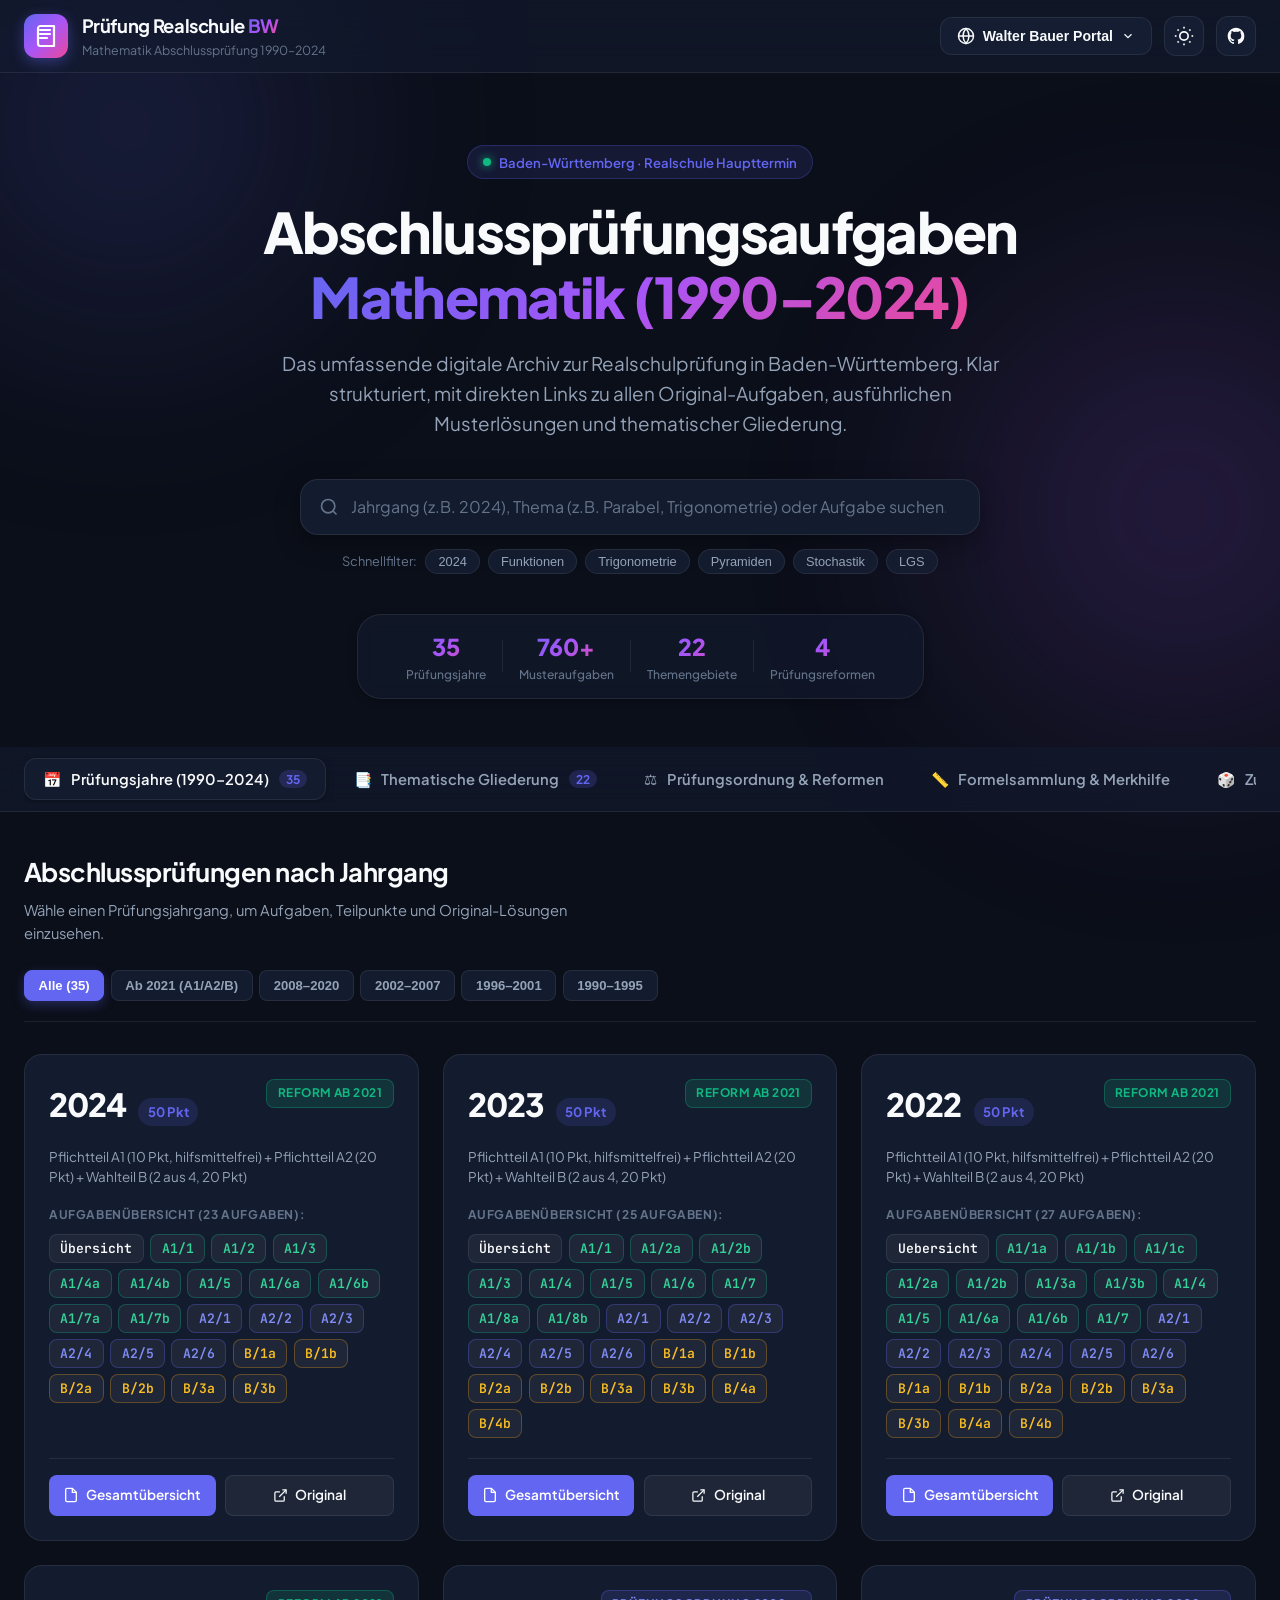
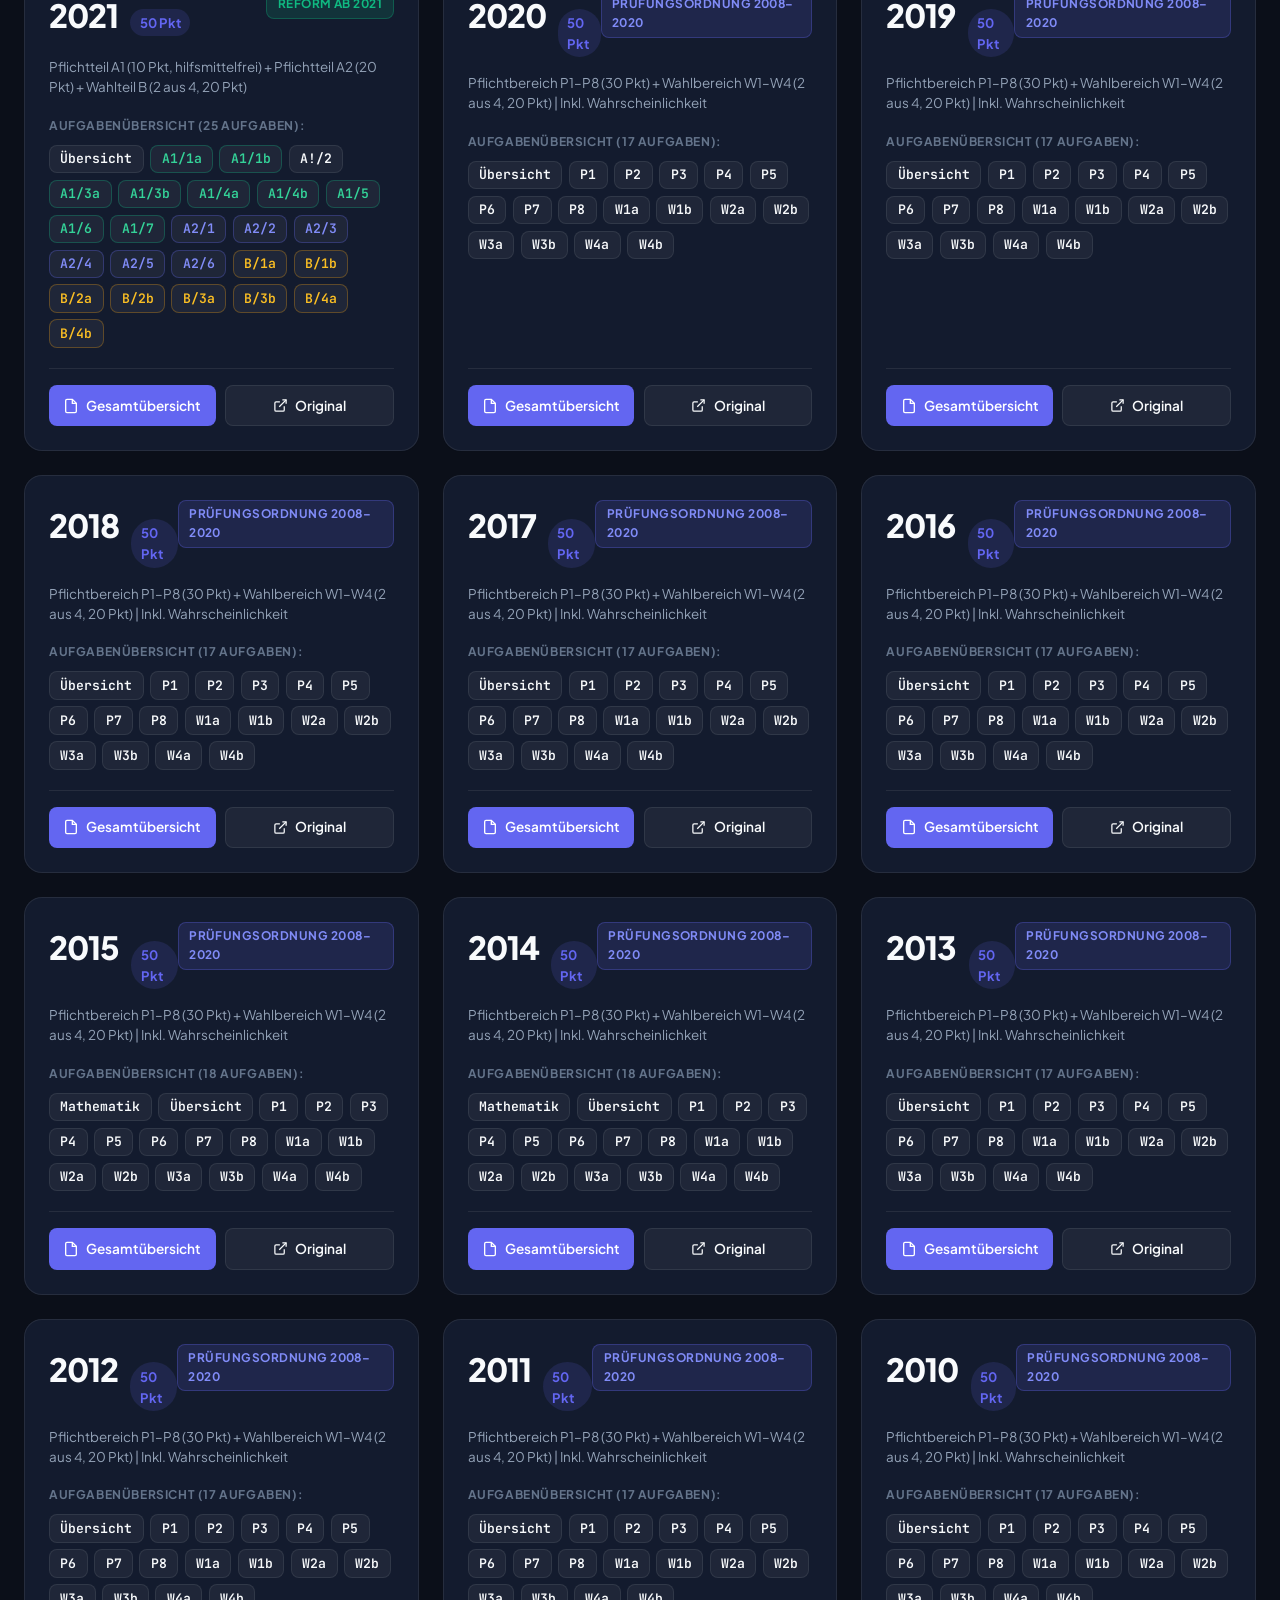
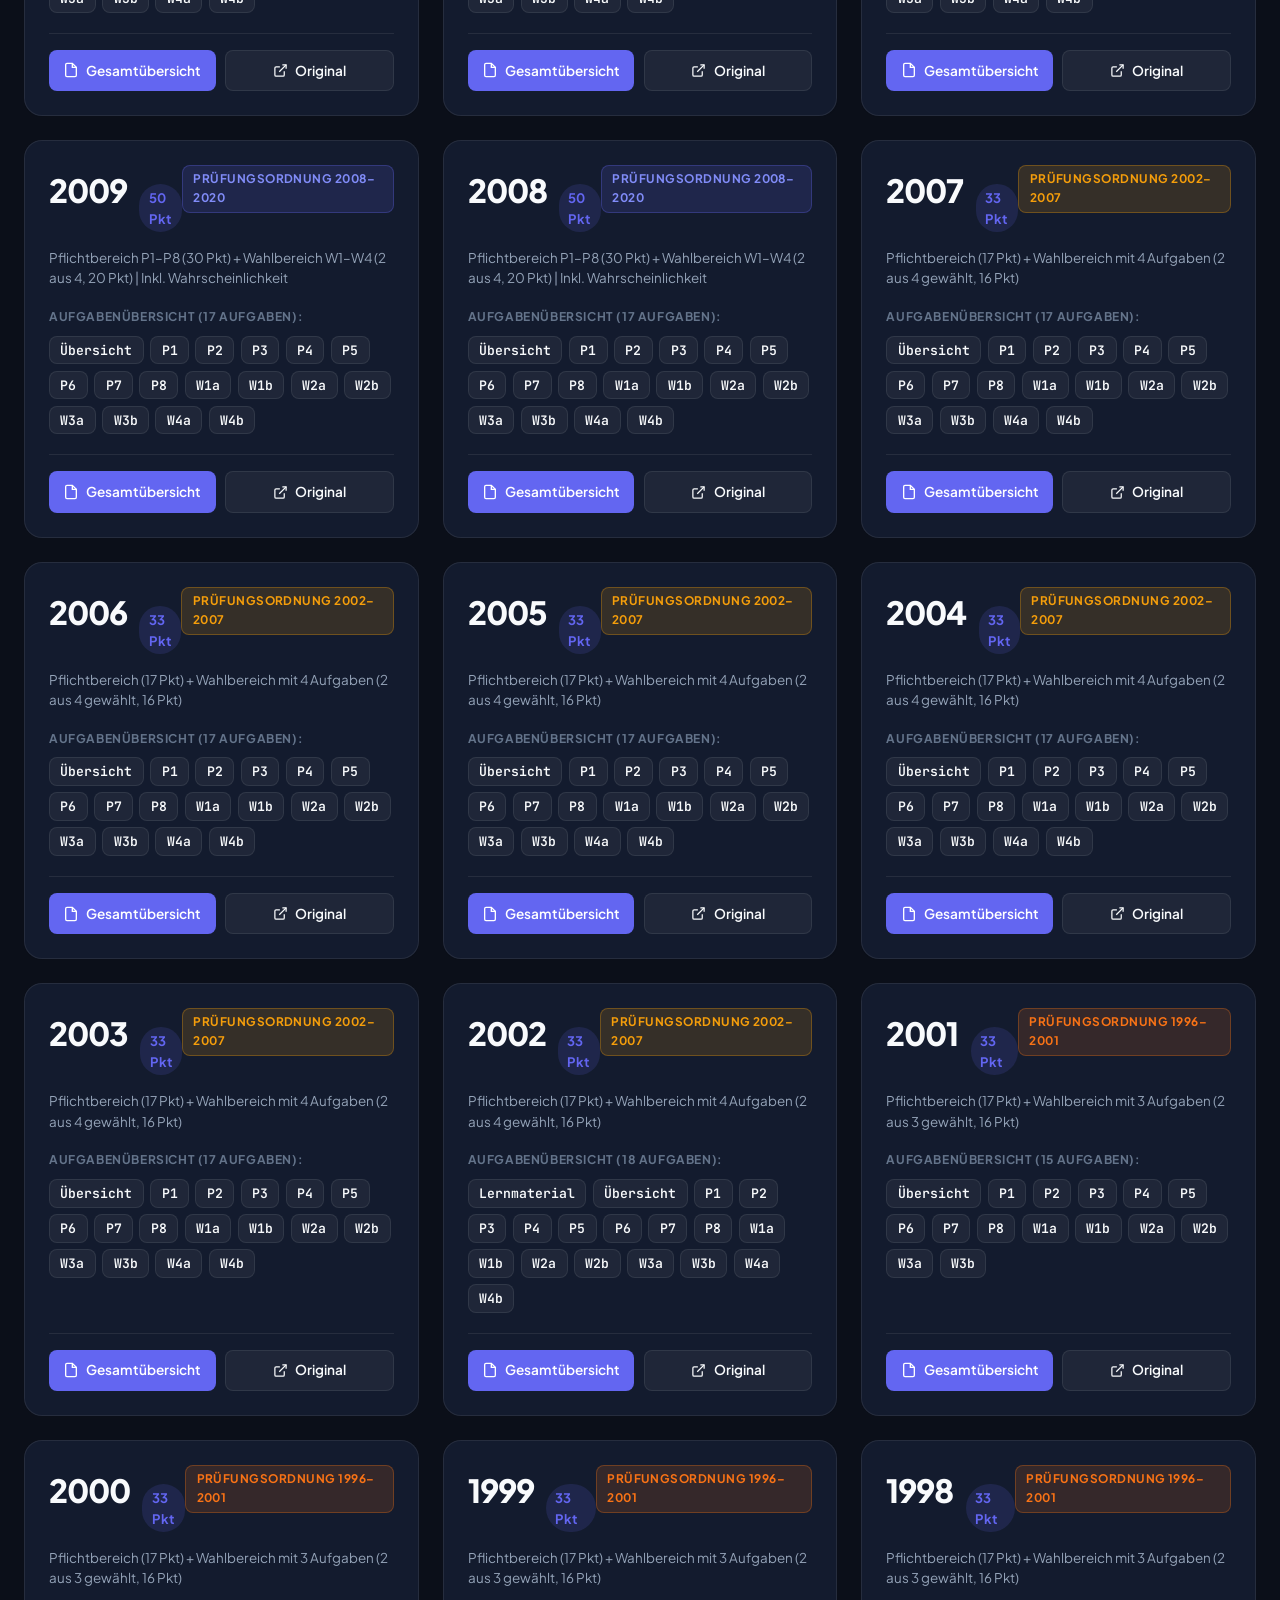
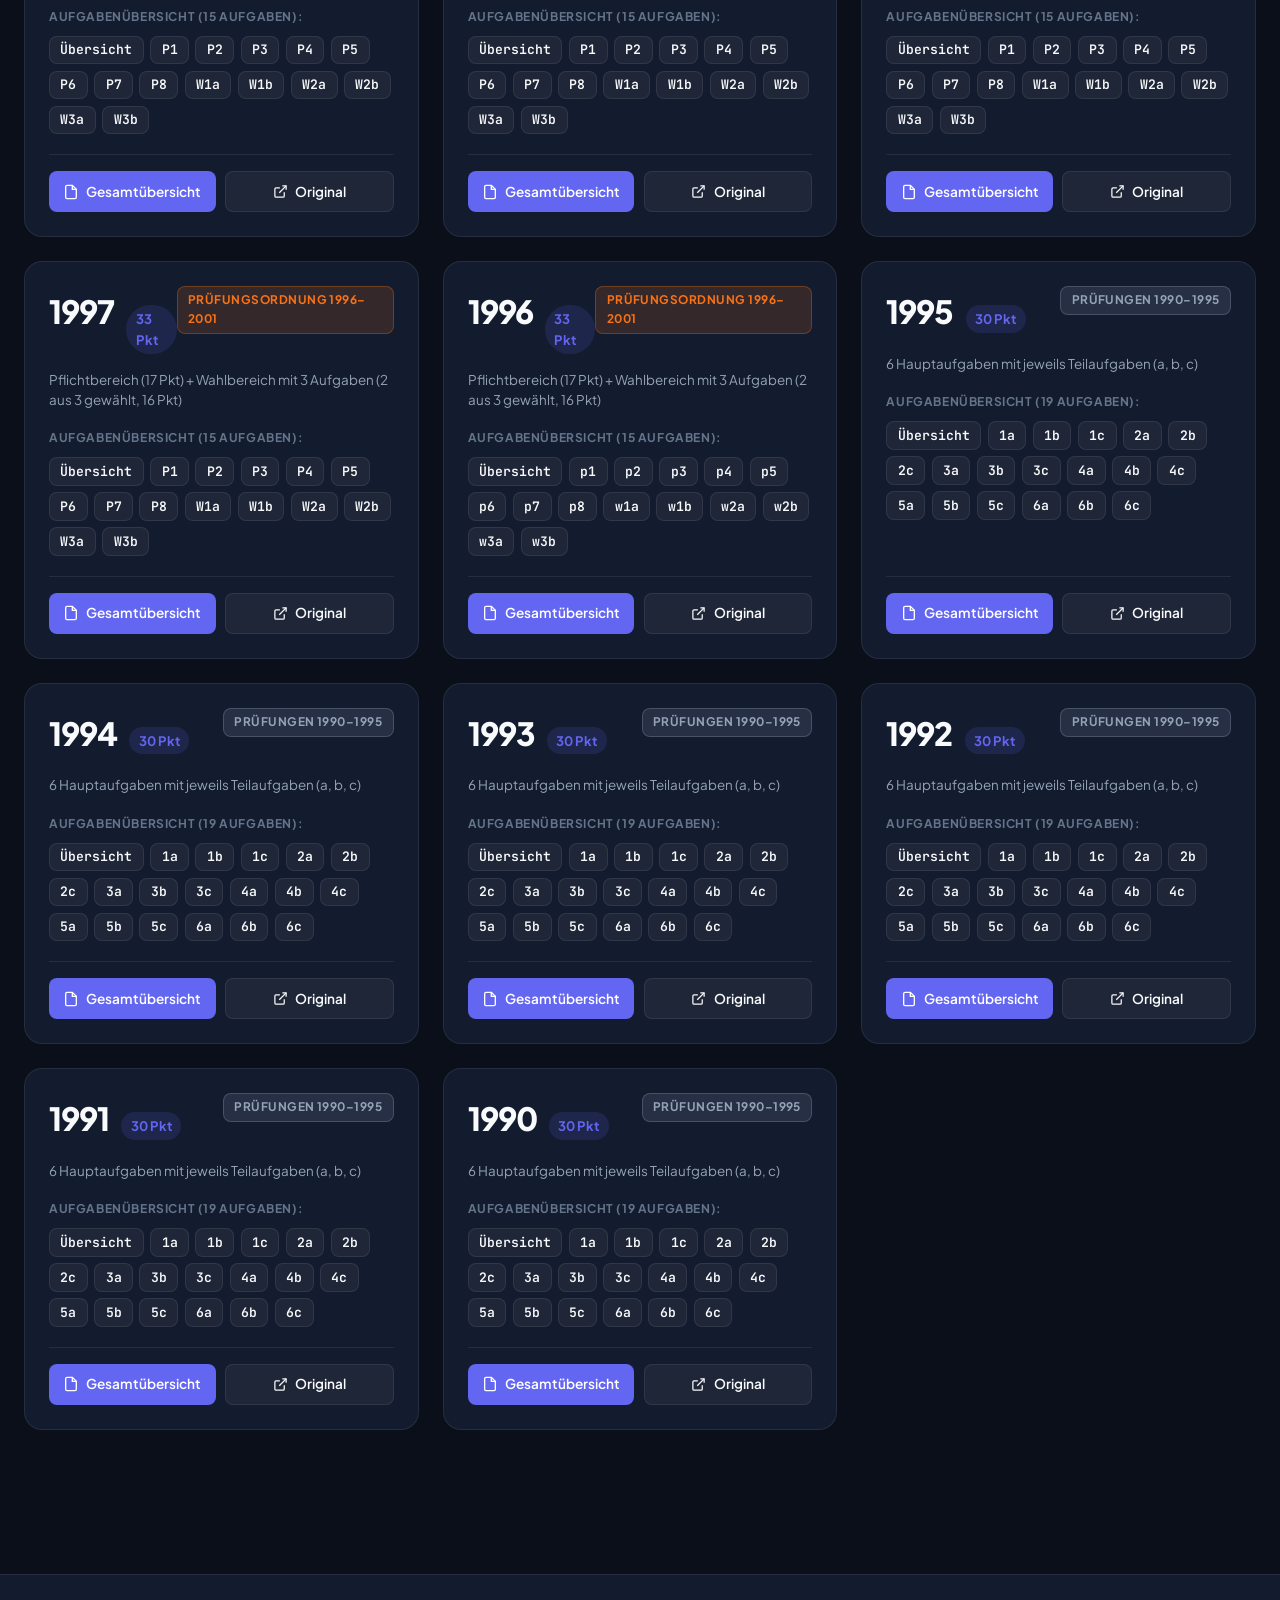
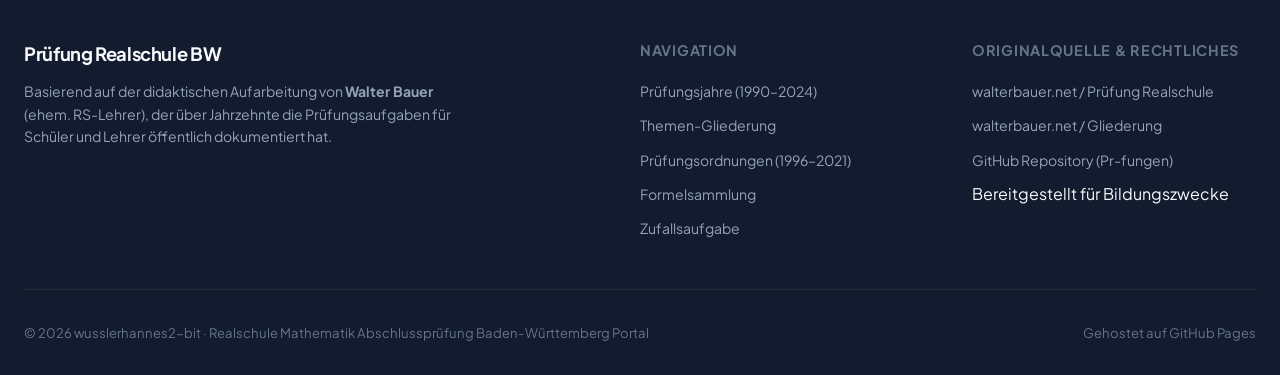
==== index.html @ f7d9bae2 "Initial commit: Realschulprüfung BW Mathematik Portal (1990-2024)" ====
<!DOCTYPE html>
<html lang="de" data-theme="dark">
<head>
  <meta charset="UTF-8">
  <meta name="viewport" content="width=device-width, initial-scale=1.0">
  <title>Prüfung Realschule BW — Mathematik Abschlussprüfungen 1990–2024</title>
  <meta name="description" content="Moderne, übersichtliche Sammlung aller Realschulabschlussprüfungen Mathematik Baden-Württemberg (1990–2024). Alle Aufgaben, Lösungen, thematische Gliederung und Prüfungsordnungen.">
  <link rel="preconnect" href="https://fonts.googleapis.com">
  <link rel="preconnect" href="https://fonts.gstatic.com" crossorigin>
  <link href="https://fonts.googleapis.com/css2?family=Plus+Jakarta+Sans:wght@300;400;500;600;700;800&family=JetBrains+Mono:wght@400;600&display=swap" rel="stylesheet">
  <link rel="stylesheet" href="style.css">
  <link rel="icon" type="image/svg+xml" href="data:image/svg+xml,<svg xmlns='http://www.w3.org/2000/svg' viewBox='0 0 100 100'><text y='.9em' font-size='90'>📐</text></svg>">
</head>
<body>

  <!-- Background decorative glows -->
  <div class="bg-glow bg-glow-1"></div>
  <div class="bg-glow bg-glow-2"></div>

  <!-- Header -->
  <header class="site-header">
    <div class="header-inner container">
      <div class="brand">
        <a href="#jahre" class="brand-link" id="brand-home-link">
          <div class="brand-icon">
            <svg width="24" height="24" viewBox="0 0 24 24" fill="none" stroke="currentColor" stroke-width="2.2" stroke-linecap="round" stroke-linejoin="round">
              <path d="M4 19.5v-15A2.5 2.5 0 0 1 6.5 2H20v20H6.5a2.5 2.5 0 0 1-2.5-2.5Z"></path>
              <path d="M6 6h10"></path>
              <path d="M6 10h10"></path>
              <path d="M6 14h7"></path>
            </svg>
          </div>
          <div class="brand-text">
            <span class="brand-title">Prüfung Realschule <strong>BW</strong></span>
            <span class="brand-subtitle">Mathematik Abschlussprüfung 1990–2024</span>
          </div>
        </a>
      </div>

      <!-- Quick Links dropdown / nav -->
      <nav class="header-nav">
        <div class="original-links-menu">
          <button class="nav-btn ghost-btn" id="original-menu-btn" title="Walter Bauer Hauptkategorien">
            <svg width="18" height="18" viewBox="0 0 24 24" fill="none" stroke="currentColor" stroke-width="2">
              <circle cx="12" cy="12" r="10"></circle>
              <line x1="2" y1="12" x2="22" y2="12"></line>
              <path d="M12 2a15.3 15.3 0 0 1 4 10 15.3 15.3 0 0 1-4 10 15.3 15.3 0 0 1-4-10 15.3 15.3 0 0 1 4-10z"></path>
            </svg>
            <span>Walter Bauer Portal</span>
            <svg class="chevron-icon" width="14" height="14" viewBox="0 0 24 24" fill="none" stroke="currentColor" stroke-width="2">
              <polyline points="6 9 12 15 18 9"></polyline>
            </svg>
          </button>
          <div class="dropdown-panel" id="original-dropdown">
            <div class="dropdown-header">Originalseiten (walterbauer.net)</div>
            <a href="http://www.walterbauer.net/index.html" target="_blank" rel="noopener" class="dropdown-item">
              <span class="dropdown-icon">🏠</span> Startseite (Home)
            </a>
            <a href="http://www.walterbauer.net/mathematik.html" target="_blank" rel="noopener" class="dropdown-item">
              <span class="dropdown-icon">➗</span> Mathematik Gesamtübersicht
            </a>
            <a href="http://www.walterbauer.net/lernmaterial.html" target="_blank" rel="noopener" class="dropdown-item">
              <span class="dropdown-icon">📚</span> Lernmaterial
            </a>
            <a href="http://www.walterbauer.net/informatik.html" target="_blank" rel="noopener" class="dropdown-item">
              <span class="dropdown-icon">💻</span> Informatik
            </a>
            <a href="http://www.walterbauer.net/physik.html" target="_blank" rel="noopener" class="dropdown-item">
              <span class="dropdown-icon">⚡</span> Physik
            </a>
            <a href="http://www.walterbauer.net/geschichte.html" target="_blank" rel="noopener" class="dropdown-item">
              <span class="dropdown-icon">🏛️</span> Geschichte
            </a>
            <a href="http://www.walterbauer.net/linkliste.html" target="_blank" rel="noopener" class="dropdown-item">
              <span class="dropdown-icon">🔗</span> Linkliste
            </a>
            <div class="dropdown-divider"></div>
            <a href="http://www.walterbauer.net/pruefungrealschule.html" target="_blank" rel="noopener" class="dropdown-item highlight">
              <span class="dropdown-icon">↗</span> Original-Prüfungsseite aufrufen
            </a>
          </div>
        </div>

        <button class="theme-toggle-btn" id="theme-toggle" aria-label="Design umschalten">
          <svg class="sun-icon" width="20" height="20" viewBox="0 0 24 24" fill="none" stroke="currentColor" stroke-width="2">
            <circle cx="12" cy="12" r="5"></circle>
            <line x1="12" y1="1" x2="12" y2="3"></line>
            <line x1="12" y1="21" x2="12" y2="23"></line>
            <line x1="4.22" y1="4.22" x2="5.64" y2="5.64"></line>
            <line x1="18.36" y1="18.36" x2="19.78" y2="19.78"></line>
            <line x1="1" y1="12" x2="3" y2="12"></line>
            <line x1="21" y1="12" x2="23" y2="12"></line>
            <line x1="4.22" y1="19.78" x2="5.64" y2="18.36"></line>
            <line x1="18.36" y1="5.64" x2="19.78" y2="4.22"></line>
          </svg>
          <svg class="moon-icon" width="20" height="20" viewBox="0 0 24 24" fill="none" stroke="currentColor" stroke-width="2">
            <path d="M21 12.79A9 9 0 1 1 11.21 3 7 7 0 0 0 21 12.79z"></path>
          </svg>
        </button>

        <a href="https://github.com/wusslerhannes2-bit/Pr-fungen" target="_blank" rel="noopener" class="github-link-btn" title="GitHub Repository">
          <svg width="20" height="20" viewBox="0 0 24 24" fill="currentColor">
            <path fill-rule="evenodd" clip-rule="evenodd" d="M12 2C6.477 2 2 6.484 2 12.017c0 4.425 2.865 8.18 6.839 9.504.5.092.682-.217.682-.483 0-.237-.008-.868-.013-1.703-2.782.605-3.369-1.343-3.369-1.343-.454-1.158-1.11-1.466-1.11-1.466-.908-.62.069-.608.069-.608 1.003.07 1.53 1.032 1.53 1.032.892 1.53 2.341 1.088 2.91.832.092-.647.35-1.088.636-1.338-2.22-.253-4.555-1.113-4.555-4.951 0-1.093.39-1.988 1.029-2.688-.103-.253-.446-1.272.098-2.65 0 0 .84-.27 2.75 1.026A9.564 9.564 0 0112 6.844c.85.004 1.705.115 2.504.337 1.909-1.296 2.747-1.027 2.747-1.027.546 1.379.202 2.398.1 2.651.64.7 1.028 1.595 1.028 2.688 0 3.848-2.339 4.695-4.566 4.943.359.309.678.92.678 1.855 0 1.338-.012 2.419-.012 2.747 0 .268.18.58.688.482A10.019 10.019 0 0022 12.017C22 6.484 17.522 2 12 2z"></path>
          </svg>
        </a>
      </div>
    </div>
  </header>

  <!-- Hero Section -->
  <section class="hero-section">
    <div class="container hero-content">
      <div class="hero-badge">
        <span class="badge-dot"></span>
        Baden-Württemberg · Realschule Haupttermin
      </div>
      <h1 class="hero-heading">
        Abschlussprüfungsaufgaben <br>
        <span class="gradient-text">Mathematik (1990–2024)</span>
      </h1>
      <p class="hero-lead">
        Das umfassende digitale Archiv zur Realschulprüfung in Baden-Württemberg. 
        Klar strukturiert, mit direkten Links zu allen Original-Aufgaben, ausführlichen Musterlösungen und thematischer Gliederung.
      </p>

      <!-- Universal Search & Quick Filter Bar -->
      <div class="search-box-wrapper">
        <div class="search-input-box">
          <svg class="search-icon" width="20" height="20" viewBox="0 0 24 24" fill="none" stroke="currentColor" stroke-width="2">
            <circle cx="11" cy="11" r="8"></circle>
            <line x1="21" y1="21" x2="16.65" y2="16.65"></line>
          </svg>
          <input 
            type="search" 
            id="global-search-input" 
            placeholder="Jahrgang (z.B. 2024), Thema (z.B. Parabel, Trigonometrie) oder Aufgabe suchen..."
            autocomplete="off"
            spellcheck="false"
          >
          <button class="clear-search-btn" id="clear-search-btn" title="Suche leeren" style="display: none;">
            <svg width="16" height="16" viewBox="0 0 24 24" fill="none" stroke="currentColor" stroke-width="2">
              <line x1="18" y1="6" x2="6" y2="18"></line>
              <line x1="6" y1="6" x2="18" y2="18"></line>
            </svg>
          </button>
        </div>

        <div class="search-shortcuts" id="search-shortcuts">
          <span class="shortcut-label">Schnellfilter:</span>
          <button class="quick-chip" data-query="2024">2024</button>
          <button class="quick-chip" data-query="Funktionen">Funktionen</button>
          <button class="quick-chip" data-query="Trigonometrie">Trigonometrie</button>
          <button class="quick-chip" data-query="Pyramide">Pyramiden</button>
          <button class="quick-chip" data-query="Wahrscheinlichkeit">Stochastik</button>
          <button class="quick-chip" data-query="Gleichungssysteme">LGS</button>
        </div>
      </div>

      <!-- Quick Metrics Stats -->
      <div class="hero-stats">
        <div class="stat-item">
          <span class="stat-number">35</span>
          <span class="stat-label">Prüfungsjahre</span>
        </div>
        <div class="stat-divider"></div>
        <div class="stat-item">
          <span class="stat-number">760+</span>
          <span class="stat-label">Musteraufgaben</span>
        </div>
        <div class="stat-divider"></div>
        <div class="stat-item">
          <span class="stat-number">22</span>
          <span class="stat-label">Themengebiete</span>
        </div>
        <div class="stat-divider"></div>
        <div class="stat-item">
          <span class="stat-number">4</span>
          <span class="stat-label">Prüfungsreformen</span>
        </div>
      </div>
    </div>
  </section>

  <!-- Main Navigation Tabs -->
  <div class="tabs-sticky-wrapper">
    <div class="container">
      <nav class="main-tabs" role="tablist">
        <button class="tab-btn active" data-target="tab-jahre" role="tab" id="tab-jahre-btn">
          <span class="tab-icon">📅</span>
          <span>Prüfungsjahre (1990–2024)</span>
          <span class="tab-badge" id="years-count-badge">35</span>
        </button>
        <button class="tab-btn" data-target="tab-gliederung" role="tab" id="tab-gliederung-btn">
          <span class="tab-icon">📑</span>
          <span>Thematische Gliederung</span>
          <span class="tab-badge">22</span>
        </button>
        <button class="tab-btn" data-target="tab-reformen" role="tab" id="tab-reformen-btn">
          <span class="tab-icon">⚖️</span>
          <span>Prüfungsordnung & Reformen</span>
        </button>
        <button class="tab-btn" data-target="tab-formeln" role="tab" id="tab-formeln-btn">
          <span class="tab-icon">📏</span>
          <span>Formelsammlung & Merkhilfe</span>
        </button>
        <button class="tab-btn" data-target="tab-ueben" role="tab" id="tab-ueben-btn">
          <span class="tab-icon">🎲</span>
          <span>Zufallsaufgabe</span>
        </button>
      </nav>
    </div>
  </div>

  <!-- Main Content Area -->
  <main class="main-content container">

    <!-- TAB 1: PRÜFUNGSJAHRE -->
    <section class="tab-pane active" id="tab-jahre">
      <div class="section-toolbar">
        <div class="toolbar-left">
          <h2 class="section-title">Abschlussprüfungen nach Jahrgang</h2>
          <p class="section-desc">Wähle einen Prüfungsjahrgang, um Aufgaben, Teilpunkte und Original-Lösungen einzusehen.</p>
        </div>
        <div class="toolbar-right">
          <div class="era-filter-pills" id="era-filter-container">
            <button class="era-pill active" data-era="all">Alle (35)</button>
            <button class="era-pill" data-era="reform-2021">Ab 2021 (A1/A2/B)</button>
            <button class="era-pill" data-era="reform-2008">2008–2020</button>
            <button class="era-pill" data-era="reform-2002">2002–2007</button>
            <button class="era-pill" data-era="reform-1996">1996–2001</button>
            <button class="era-pill" data-era="classic-1990">1990–1995</button>
          </div>
        </div>
      </div>

      <!-- Years Grid -->
      <div class="years-grid" id="years-grid-container">
        <!-- Injected via JavaScript -->
      </div>
    </section>

    <!-- TAB 2: THEMATISCHE GLIEDERUNG -->
    <section class="tab-pane" id="tab-gliederung">
      <div class="section-toolbar">
        <div class="toolbar-left">
          <h2 class="section-title">Thematische Gliederung nach mathematischen Stoffgebieten</h2>
          <p class="section-desc">Gezielt nach Themen lernen: Finde alle Prüfungsaufgaben geordnet nach mathematischen Kerngebieten.</p>
        </div>
        <div class="toolbar-right">
          <div class="category-filter-select-wrapper">
            <select id="topic-category-filter" class="custom-select">
              <option value="all">Alle Kategorien anzeigen</option>
              <option value="Algebra & Gleichungen">Algebra & Gleichungen</option>
              <option value="Funktionen & Analysis">Funktionen & Analysis</option>
              <option value="Geometrie & Trigonometrie">Geometrie & Trigonometrie</option>
              <option value="Stereometrie (Körper)">Stereometrie (Körper)</option>
              <option value="Stochastik">Stochastik (Wahrscheinlichkeit)</option>
              <option value="Sachrechnen & Finanzmathematik">Sachrechnen & Finanzmathematik</option>
              <option value="Mathematische Kompetenzen">Verstehen & Begründen</option>
            </select>
          </div>
        </div>
      </div>

      <div class="topics-accordion" id="topics-accordion-container">
        <!-- Injected via JavaScript -->
      </div>
    </section>

    <!-- TAB 3: PRÜFUNGSORDNUNG & REFORMEN -->
    <section class="tab-pane" id="tab-reformen">
      <div class="section-toolbar">
        <div class="toolbar-left">
          <h2 class="section-title">Entwicklung der Realschulabschlussprüfung in Baden-Württemberg</h2>
          <p class="section-desc">Chronologische Übersicht aller Rechtsänderungen, Punkteverteilungen und Prüfungsmodi seit 1996.</p>
        </div>
      </div>

      <!-- Timeline & Simulator Layout -->
      <div class="reformen-layout">
        <div class="timeline-container" id="reforms-timeline-container">
          <!-- Injected via JavaScript -->
        </div>

        <div class="points-calculator-card">
          <div class="calc-header">
            <span class="calc-badge">Interaktiver Rechner</span>
            <h3 class="calc-title">Punktesimulator für Prüfung ab 2021</h3>
            <p class="calc-desc">Berechne deine Gesamtpunktzahl nach der aktuellen Prüfungsordnung (Bildungsplan 2016):</p>
          </div>

          <form id="points-calc-form" class="calc-form">
            <div class="calc-input-group">
              <div class="calc-label-row">
                <label for="calc-a1"><strong>Pflichtteil A1</strong> (hilfsmittelfrei)</label>
                <span class="max-points-tag">max. 10 P</span>
              </div>
              <input type="range" id="calc-a1" min="0" max="10" step="0.5" value="7">
              <div class="calc-slider-value"><span id="calc-a1-val">7.0</span> / 10.0 Punkte</div>
            </div>

            <div class="calc-input-group">
              <div class="calc-label-row">
                <label for="calc-a2"><strong>Pflichtteil A2</strong> (mit Taschenrechner)</label>
                <span class="max-points-tag">max. 20 P</span>
              </div>
              <input type="range" id="calc-a2" min="0" max="20" step="0.5" value="15">
              <div class="calc-slider-value"><span id="calc-a2-val">15.0</span> / 20.0 Punkte</div>
            </div>

            <div class="calc-input-group">
              <div class="calc-label-row">
                <label for="calc-b"><strong>Wahlteil B</strong> (2 von 4 Aufgaben)</label>
                <span class="max-points-tag">max. 20 P</span>
              </div>
              <input type="range" id="calc-b" min="0" max="20" step="0.5" value="16">
              <div class="calc-slider-value"><span id="calc-b-val">16.0</span> / 20.0 Punkte</div>
            </div>

            <div class="calc-result-box">
              <div class="result-score-block">
                <span class="result-caption">Erreichte Gesamtpunktzahl:</span>
                <span class="result-number" id="calc-total-points">38.0</span>
                <span class="result-denom">/ 50.0 Punkten</span>
              </div>
              <div class="result-grade-block">
                <span class="result-caption">Schätzungsnote (BW Tabelle):</span>
                <span class="result-grade" id="calc-grade">Note 2,0 (Gut)</span>
              </div>
            </div>
          </form>
        </div>
      </div>
    </section>

    <!-- TAB 4: FORMELSAMMLUNG -->
    <section class="tab-pane" id="tab-formeln">
      <div class="section-toolbar">
        <div class="toolbar-left">
          <h2 class="section-title">Wichtigste Formeln & Merkhilfen zur Realschulprüfung</h2>
          <p class="section-desc">Die zentralen Formeln für Stereometrie, Trigonometrie, Funktionen und Wahrscheinlichkeitsrechnung auf einen Blick.</p>
        </div>
      </div>

      <div class="formulas-grid" id="formulas-grid-container">
        <!-- Injected via JavaScript -->
      </div>
    </section>

    <!-- TAB 5: ZUFALLSAUFGABE / ÜBEN -->
    <section class="tab-pane" id="tab-ueben">
      <div class="section-toolbar">
        <div class="toolbar-left">
          <h2 class="section-title">Zufallsaufgabe für das tägliche Prüfungstraining</h2>
          <p class="section-desc">Lass dich überraschen oder filtere nach deinen persönlichen Schwachstellen für eine realistische Übungseinheit.</p>
        </div>
      </div>

      <div class="random-task-card">
        <div class="random-controls">
          <div class="control-row">
            <label for="random-topic-select">Themengebiet filtern:</label>
            <select id="random-topic-select" class="custom-select">
              <option value="all">Alle Themengebiete (Gemischt)</option>
            </select>
          </div>
          <button class="primary-btn pulse" id="roll-random-btn">
            <svg width="20" height="20" viewBox="0 0 24 24" fill="none" stroke="currentColor" stroke-width="2">
              <rect x="2" y="2" width="20" height="20" rx="5"></rect>
              <circle cx="8" cy="8" r="1.5" fill="currentColor"></circle>
              <circle cx="16" cy="16" r="1.5" fill="currentColor"></circle>
              <circle cx="12" cy="12" r="1.5" fill="currentColor"></circle>
              <circle cx="16" cy="8" r="1.5" fill="currentColor"></circle>
              <circle cx="8" cy="16" r="1.5" fill="currentColor"></circle>
            </svg>
            <span>Neue Prüfungsaufgabe ziehen!</span>
          </button>
        </div>

        <div class="random-result-card" id="random-task-display">
          <!-- Injected via JavaScript -->
        </div>
      </div>
    </section>

  </main>

  <!-- Task Quick Action Modal / Drawer -->
  <div class="modal-backdrop" id="task-modal" style="display: none;">
    <div class="modal-dialog">
      <button class="modal-close-btn" id="modal-close-btn" aria-label="Schließen">
        <svg width="20" height="20" viewBox="0 0 24 24" fill="none" stroke="currentColor" stroke-width="2">
          <line x1="18" y1="6" x2="6" y2="18"></line>
          <line x1="6" y1="6" x2="18" y2="18"></line>
        </svg>
      </button>
      <div class="modal-content" id="modal-body-content">
        <!-- Content injected dynamically -->
      </div>
    </div>
  </div>

  <!-- Footer -->
  <footer class="site-footer">
    <div class="container footer-content">
      <div class="footer-top">
        <div class="footer-col brand-col">
          <div class="brand-text">
            <span class="brand-title">Prüfung Realschule BW</span>
            <p class="footer-attribution">
              Basierend auf der didaktischen Aufarbeitung von <strong>Walter Bauer</strong> (ehem. RS-Lehrer), 
              der über Jahrzehnte die Prüfungsaufgaben für Schüler und Lehrer öffentlich dokumentiert hat.
            </p>
          </div>
        </div>

        <div class="footer-col">
          <h4 class="footer-heading">Navigation</h4>
          <ul class="footer-links">
            <li><a href="#jahre" class="footer-nav-link" data-tab="tab-jahre">Prüfungsjahre (1990–2024)</a></li>
            <li><a href="#gliederung" class="footer-nav-link" data-tab="tab-gliederung">Themen-Gliederung</a></li>
            <li><a href="#reformen" class="footer-nav-link" data-tab="tab-reformen">Prüfungsordnungen (1996–2021)</a></li>
            <li><a href="#formeln" class="footer-nav-link" data-tab="tab-formeln">Formelsammlung</a></li>
            <li><a href="#ueben" class="footer-nav-link" data-tab="tab-ueben">Zufallsaufgabe</a></li>
          </ul>
        </div>

        <div class="footer-col">
          <h4 class="footer-heading">Originalquelle & Rechtliches</h4>
          <ul class="footer-links">
            <li><a href="http://www.walterbauer.net/pruefungrealschule.html" target="_blank" rel="noopener">walterbauer.net / Prüfung Realschule</a></li>
            <li><a href="http://www.walterbauer.net/gliederung.html" target="_blank" rel="noopener">walterbauer.net / Gliederung</a></li>
            <li><a href="https://github.com/wusslerhannes2-bit/Pr-fungen" target="_blank" rel="noopener">GitHub Repository (Pr-fungen)</a></li>
            <li><span class="text-muted">Bereitgestellt für Bildungszwecke</span></li>
          </ul>
        </div>
      </div>

      <div class="footer-bottom">
        <p>© 2026 wusslerhannes2-bit · Realschule Mathematik Abschlussprüfung Baden-Württemberg Portal</p>
        <p class="text-muted">Gehostet auf GitHub Pages</p>
      </div>
    </div>
  </footer>

  <!-- Scripts -->
  <script src="data.js"></script>
  <script src="app.js"></script>
</body>
</html>
---- style.css ----
/* ==========================================================================
   Prüfung Realschule BW — Modern UI & Design System
   ========================================================================== */

:root {
  /* Color Palette (Dark Theme Default) */
  --bg-primary: #0b0f19;
  --bg-secondary: #131b2e;
  --bg-card: rgba(23, 32, 54, 0.75);
  --bg-card-hover: rgba(30, 41, 69, 0.9);
  --bg-glass: rgba(19, 27, 46, 0.65);
  --border-subtle: rgba(255, 255, 255, 0.08);
  --border-hover: rgba(99, 102, 241, 0.4);
  
  --text-primary: #f8fafc;
  --text-secondary: #94a3b8;
  --text-muted: #64748b;
  
  --accent-primary: #6366f1;
  --accent-primary-hover: #4f46e5;
  --accent-gradient: linear-gradient(135deg, #6366f1 0%, #a855f7 50%, #ec4899 100%);
  --accent-cyan: #06b6d4;
  --accent-emerald: #10b981;
  --accent-amber: #f59e0b;
  --accent-orange: #f97316;
  
  --shadow-sm: 0 2px 8px rgba(0, 0, 0, 0.25);
  --shadow-md: 0 8px 24px rgba(0, 0, 0, 0.35);
  --shadow-lg: 0 16px 40px rgba(0, 0, 0, 0.5);
  --shadow-glow: 0 0 30px rgba(99, 102, 241, 0.25);

  --radius-sm: 8px;
  --radius-md: 12px;
  --radius-lg: 18px;
  --radius-xl: 24px;
  
  --font-main: 'Plus Jakarta Sans', system-ui, -apple-system, sans-serif;
  --font-mono: 'JetBrains Mono', monospace;
  --transition: all 0.22s cubic-bezier(0.16, 1, 0.3, 1);
}

[data-theme="light"] {
  --bg-primary: #f8fafc;
  --bg-secondary: #ffffff;
  --bg-card: rgba(255, 255, 255, 0.85);
  --bg-card-hover: #ffffff;
  --bg-glass: rgba(255, 255, 255, 0.8);
  --border-subtle: rgba(148, 163, 184, 0.2);
  --border-hover: rgba(99, 102, 241, 0.5);
  
  --text-primary: #0f172a;
  --text-secondary: #475569;
  --text-muted: #94a3b8;
  
  --shadow-sm: 0 2px 8px rgba(15, 23, 42, 0.05);
  --shadow-md: 0 8px 20px rgba(15, 23, 42, 0.08);
  --shadow-lg: 0 16px 36px rgba(15, 23, 42, 0.12);
  --shadow-glow: 0 0 30px rgba(99, 102, 241, 0.15);
}

/* Reset & Base */
*, *::before, *::after {
  box-sizing: border-box;
  margin: 0;
  padding: 0;
}

html {
  scroll-behavior: smooth;
  font-size: 16px;
}

body {
  font-family: var(--font-main);
  background-color: var(--bg-primary);
  color: var(--text-primary);
  line-height: 1.6;
  min-height: 100vh;
  position: relative;
  overflow-x: hidden;
  transition: background-color 0.3s ease, color 0.3s ease;
}

/* Decorative ambient background glows */
.bg-glow {
  position: fixed;
  border-radius: 50%;
  filter: blur(120px);
  pointer-events: none;
  z-index: 0;
  opacity: 0.28;
}
.bg-glow-1 {
  width: 550px;
  height: 550px;
  top: -150px;
  left: -150px;
  background: radial-gradient(circle, #6366f1, transparent 70%);
}
.bg-glow-2 {
  width: 600px;
  height: 600px;
  bottom: 10%;
  right: -200px;
  background: radial-gradient(circle, #a855f7, transparent 70%);
}

.container {
  width: 100%;
  max-width: 1280px;
  margin: 0 auto;
  padding: 0 1.5rem;
  position: relative;
  z-index: 1;
}

a {
  color: var(--accent-primary);
  text-decoration: none;
  transition: var(--transition);
}
a:hover {
  color: var(--accent-primary-hover);
}

/* Header */
.site-header {
  position: sticky;
  top: 0;
  z-index: 100;
  background: var(--bg-glass);
  backdrop-filter: blur(16px);
  -webkit-backdrop-filter: blur(16px);
  border-bottom: 1px solid var(--border-subtle);
  transition: var(--transition);
}

.header-inner {
  display: flex;
  align-items: center;
  justify-content: space-between;
  height: 72px;
}

.brand-link {
  display: flex;
  align-items: center;
  gap: 0.85rem;
  color: var(--text-primary);
}
.brand-link:hover {
  color: var(--text-primary);
}

.brand-icon {
  width: 44px;
  height: 44px;
  border-radius: var(--radius-md);
  background: var(--accent-gradient);
  display: flex;
  align-items: center;
  justify-content: center;
  color: #ffffff;
  box-shadow: 0 4px 14px rgba(99, 102, 241, 0.4);
}

.brand-text {
  display: flex;
  flex-direction: column;
}
.brand-title {
  font-size: 1.15rem;
  font-weight: 700;
  letter-spacing: -0.02em;
}
.brand-title strong {
  background: var(--accent-gradient);
  -webkit-background-clip: text;
  -webkit-text-fill-color: transparent;
}
.brand-subtitle {
  font-size: 0.78rem;
  color: var(--text-muted);
}

.header-nav {
  display: flex;
  align-items: center;
  gap: 0.75rem;
}

/* Original links dropdown */
.original-links-menu {
  position: relative;
}

.nav-btn {
  display: inline-flex;
  align-items: center;
  gap: 0.5rem;
  padding: 0.55rem 1rem;
  font-size: 0.88rem;
  font-weight: 600;
  border-radius: var(--radius-md);
  border: 1px solid var(--border-subtle);
  background: var(--bg-card);
  color: var(--text-primary);
  cursor: pointer;
  transition: var(--transition);
}
.nav-btn:hover {
  background: var(--bg-card-hover);
  border-color: var(--border-hover);
}
.chevron-icon {
  transition: transform 0.2s ease;
}
.original-links-menu.open .chevron-icon {
  transform: rotate(180deg);
}

.dropdown-panel {
  position: absolute;
  top: calc(100% + 8px);
  right: 0;
  width: 280px;
  background: var(--bg-secondary);
  border: 1px solid var(--border-subtle);
  border-radius: var(--radius-md);
  box-shadow: var(--shadow-lg);
  padding: 0.5rem;
  display: none;
  flex-direction: column;
  z-index: 101;
  animation: fadeInDown 0.18s ease-out forwards;
}
.original-links-menu.open .dropdown-panel {
  display: flex;
}

.dropdown-header {
  font-size: 0.75rem;
  text-transform: uppercase;
  letter-spacing: 0.05em;
  color: var(--text-muted);
  padding: 0.5rem 0.75rem;
  font-weight: 700;
}
.dropdown-item {
  display: flex;
  align-items: center;
  gap: 0.65rem;
  padding: 0.6rem 0.75rem;
  border-radius: var(--radius-sm);
  color: var(--text-primary);
  font-size: 0.88rem;
  font-weight: 500;
  transition: var(--transition);
}
.dropdown-item:hover {
  background: rgba(99, 102, 241, 0.12);
  color: var(--accent-primary);
}
.dropdown-item.highlight {
  color: var(--accent-primary);
  font-weight: 600;
  background: rgba(99, 102, 241, 0.08);
}
.dropdown-divider {
  height: 1px;
  background: var(--border-subtle);
  margin: 0.35rem 0;
}

/* Theme toggle */
.theme-toggle-btn, .github-link-btn {
  width: 40px;
  height: 40px;
  border-radius: var(--radius-md);
  border: 1px solid var(--border-subtle);
  background: var(--bg-card);
  color: var(--text-primary);
  display: flex;
  align-items: center;
  justify-content: center;
  cursor: pointer;
  transition: var(--transition);
}
.theme-toggle-btn:hover, .github-link-btn:hover {
  border-color: var(--border-hover);
  background: var(--bg-card-hover);
  transform: translateY(-1px);
}
[data-theme="dark"] .theme-toggle-btn .sun-icon { display: block; }
[data-theme="dark"] .theme-toggle-btn .moon-icon { display: none; }
[data-theme="light"] .theme-toggle-btn .sun-icon { display: none; }
[data-theme="light"] .theme-toggle-btn .moon-icon { display: block; }

/* Hero Section */
.hero-section {
  padding: 4.5rem 0 3rem 0;
  text-align: center;
  position: relative;
}

.hero-badge {
  display: inline-flex;
  align-items: center;
  gap: 0.5rem;
  padding: 0.35rem 0.95rem;
  border-radius: 9999px;
  font-size: 0.82rem;
  font-weight: 600;
  background: rgba(99, 102, 241, 0.12);
  color: var(--accent-primary);
  border: 1px solid rgba(99, 102, 241, 0.25);
  margin-bottom: 1.25rem;
}
.badge-dot {
  width: 8px;
  height: 8px;
  border-radius: 50%;
  background-color: var(--accent-emerald);
  box-shadow: 0 0 10px var(--accent-emerald);
}

.hero-heading {
  font-size: clamp(2rem, 5vw, 3.5rem);
  font-weight: 800;
  letter-spacing: -0.03em;
  line-height: 1.15;
  margin-bottom: 1.25rem;
}

.gradient-text {
  background: var(--accent-gradient);
  -webkit-background-clip: text;
  -webkit-text-fill-color: transparent;
}

.hero-lead {
  font-size: clamp(1rem, 2vw, 1.18rem);
  color: var(--text-secondary);
  max-width: 720px;
  margin: 0 auto 2.5rem auto;
}

/* Universal Search */
.search-box-wrapper {
  max-width: 680px;
  margin: 0 auto 2.5rem auto;
}
.search-input-box {
  display: flex;
  align-items: center;
  background: var(--bg-secondary);
  border: 1px solid var(--border-subtle);
  border-radius: var(--radius-lg);
  padding: 0.4rem 1.1rem;
  box-shadow: var(--shadow-md);
  transition: var(--transition);
}
.search-input-box:focus-within {
  border-color: var(--accent-primary);
  box-shadow: 0 0 0 4px rgba(99, 102, 241, 0.2), var(--shadow-md);
}
.search-icon {
  color: var(--text-muted);
  margin-right: 0.75rem;
}
.search-input-box input {
  flex: 1;
  background: transparent;
  border: none;
  outline: none;
  font-family: inherit;
  font-size: 1rem;
  color: var(--text-primary);
  padding: 0.65rem 0;
}
.search-input-box input::placeholder {
  color: var(--text-muted);
}
.clear-search-btn {
  background: transparent;
  border: none;
  color: var(--text-muted);
  cursor: pointer;
  padding: 0.4rem;
  border-radius: 50%;
  display: flex;
  align-items: center;
  justify-content: center;
}
.clear-search-btn:hover {
  color: var(--text-primary);
}

.search-shortcuts {
  display: flex;
  align-items: center;
  justify-content: center;
  flex-wrap: wrap;
  gap: 0.5rem;
  margin-top: 0.85rem;
}
.shortcut-label {
  font-size: 0.8rem;
  color: var(--text-muted);
}
.quick-chip {
  background: var(--bg-card);
  border: 1px solid var(--border-subtle);
  color: var(--text-secondary);
  padding: 0.25rem 0.75rem;
  border-radius: 9999px;
  font-size: 0.8rem;
  font-weight: 500;
  cursor: pointer;
  transition: var(--transition);
}
.quick-chip:hover {
  background: rgba(99, 102, 241, 0.15);
  color: var(--accent-primary);
  border-color: var(--accent-primary);
}

/* Hero Stats */
.hero-stats {
  display: inline-flex;
  align-items: center;
  background: var(--bg-glass);
  border: 1px solid var(--border-subtle);
  border-radius: var(--radius-xl);
  padding: 0.85rem 2rem;
  box-shadow: var(--shadow-sm);
  backdrop-filter: blur(8px);
}
.stat-item {
  display: flex;
  flex-direction: column;
  padding: 0 1rem;
}
.stat-number {
  font-size: 1.45rem;
  font-weight: 800;
  background: var(--accent-gradient);
  -webkit-background-clip: text;
  -webkit-text-fill-color: transparent;
}
.stat-label {
  font-size: 0.75rem;
  color: var(--text-muted);
  font-weight: 500;
}
.stat-divider {
  width: 1px;
  height: 32px;
  background: var(--border-subtle);
}

/* Sticky Main Tabs */
.tabs-sticky-wrapper {
  position: sticky;
  top: 72px;
  z-index: 90;
  background: var(--bg-glass);
  backdrop-filter: blur(16px);
  -webkit-backdrop-filter: blur(16px);
  border-bottom: 1px solid var(--border-subtle);
  padding: 0.5rem 0;
}
.main-tabs {
  display: flex;
  gap: 0.5rem;
  overflow-x: auto;
  scrollbar-width: none;
  -ms-overflow-style: none;
  padding: 0.2rem 0;
}
.main-tabs::-webkit-scrollbar {
  display: none;
}
.tab-btn {
  display: inline-flex;
  align-items: center;
  gap: 0.6rem;
  padding: 0.65rem 1.15rem;
  border-radius: var(--radius-md);
  border: 1px solid transparent;
  background: transparent;
  color: var(--text-secondary);
  font-family: inherit;
  font-size: 0.92rem;
  font-weight: 600;
  cursor: pointer;
  white-space: nowrap;
  transition: var(--transition);
}
.tab-btn:hover {
  color: var(--text-primary);
  background: rgba(255, 255, 255, 0.05);
}
.tab-btn.active {
  background: var(--bg-secondary);
  color: var(--text-primary);
  border-color: var(--border-subtle);
  box-shadow: var(--shadow-sm);
}
.tab-badge {
  background: rgba(99, 102, 241, 0.2);
  color: var(--accent-primary);
  font-size: 0.75rem;
  font-weight: 700;
  padding: 0.1rem 0.45rem;
  border-radius: 9999px;
}

/* Main Content Area */
.main-content {
  padding: 2.5rem 1.5rem 5rem 1.5rem;
}
.tab-pane {
  display: none;
}
.tab-pane.active {
  display: block;
  animation: fadeIn 0.25s ease-out;
}

/* Section Toolbars */
.section-toolbar {
  display: flex;
  justify-content: space-between;
  align-items: flex-end;
  flex-wrap: wrap;
  gap: 1.5rem;
  margin-bottom: 2rem;
  padding-bottom: 1.25rem;
  border-bottom: 1px solid var(--border-subtle);
}
.section-title {
  font-size: 1.6rem;
  font-weight: 700;
  letter-spacing: -0.02em;
  margin-bottom: 0.35rem;
}
.section-desc {
  font-size: 0.92rem;
  color: var(--text-secondary);
  max-width: 600px;
}

/* Era Filter Pills */
.era-filter-pills {
  display: flex;
  gap: 0.4rem;
  flex-wrap: wrap;
}
.era-pill {
  padding: 0.45rem 0.85rem;
  border-radius: var(--radius-sm);
  font-size: 0.82rem;
  font-weight: 600;
  border: 1px solid var(--border-subtle);
  background: var(--bg-card);
  color: var(--text-secondary);
  cursor: pointer;
  transition: var(--transition);
}
.era-pill:hover {
  color: var(--text-primary);
  border-color: var(--border-hover);
}
.era-pill.active {
  background: var(--accent-primary);
  color: #ffffff;
  border-color: var(--accent-primary);
  box-shadow: 0 4px 12px rgba(99, 102, 241, 0.3);
}

/* Years Grid */
.years-grid {
  display: grid;
  grid-template-columns: repeat(auto-fill, minmax(360px, 1fr));
  gap: 1.5rem;
}

.year-card {
  background: var(--bg-card);
  border: 1px solid var(--border-subtle);
  border-radius: var(--radius-lg);
  padding: 1.5rem;
  display: flex;
  flex-direction: column;
  transition: var(--transition);
  backdrop-filter: blur(12px);
  position: relative;
  overflow: hidden;
}
.year-card:hover {
  transform: translateY(-3px);
  border-color: var(--border-hover);
  box-shadow: var(--shadow-md);
  background: var(--bg-card-hover);
}

.year-card-header {
  display: flex;
  justify-content: space-between;
  align-items: flex-start;
  margin-bottom: 1rem;
}
.year-title-group {
  display: flex;
  align-items: baseline;
  gap: 0.75rem;
}
.year-number {
  font-size: 2rem;
  font-weight: 800;
  letter-spacing: -0.03em;
  color: var(--text-primary);
}
.year-points-badge {
  font-size: 0.82rem;
  font-weight: 700;
  padding: 0.2rem 0.6rem;
  border-radius: 9999px;
  background: rgba(99, 102, 241, 0.15);
  color: var(--accent-primary);
}

.year-era-tag {
  font-size: 0.74rem;
  font-weight: 700;
  text-transform: uppercase;
  letter-spacing: 0.04em;
  padding: 0.25rem 0.65rem;
  border-radius: var(--radius-sm);
}
.tag-emerald { background: rgba(16, 185, 129, 0.15); color: #10b981; border: 1px solid rgba(16, 185, 129, 0.3); }
.tag-indigo  { background: rgba(99, 102, 241, 0.15); color: #818cf8; border: 1px solid rgba(99, 102, 241, 0.3); }
.tag-amber   { background: rgba(245, 158, 11, 0.15); color: #f59e0b; border: 1px solid rgba(245, 158, 11, 0.3); }
.tag-orange  { background: rgba(249, 115, 22, 0.15); color: #f97316; border: 1px solid rgba(249, 115, 22, 0.3); }
.tag-slate   { background: rgba(148, 163, 184, 0.15); color: #94a3b8; border: 1px solid rgba(148, 163, 184, 0.3); }

.year-structure-info {
  font-size: 0.84rem;
  color: var(--text-secondary);
  margin-bottom: 1.15rem;
  line-height: 1.5;
}

/* Tasks Pill Cloud inside Year Card */
.year-tasks-container {
  margin-bottom: 1.25rem;
  flex: 1;
}
.tasks-label {
  font-size: 0.75rem;
  font-weight: 700;
  text-transform: uppercase;
  letter-spacing: 0.05em;
  color: var(--text-muted);
  margin-bottom: 0.6rem;
}
.tasks-chip-grid {
  display: flex;
  flex-wrap: wrap;
  gap: 0.4rem;
}
.task-chip {
  padding: 0.3rem 0.65rem;
  border-radius: var(--radius-sm);
  font-size: 0.82rem;
  font-weight: 600;
  font-family: var(--font-mono);
  background: rgba(255, 255, 255, 0.05);
  border: 1px solid var(--border-subtle);
  color: var(--text-primary);
  cursor: pointer;
  transition: var(--transition);
}
.task-chip:hover {
  background: var(--accent-primary);
  color: #ffffff;
  border-color: var(--accent-primary);
  transform: translateY(-2px);
  box-shadow: 0 4px 10px rgba(99, 102, 241, 0.35);
}

.task-chip.chip-pflicht-a1 {
  border-color: rgba(16, 185, 129, 0.3);
  color: #34d399;
}
.task-chip.chip-pflicht-a2 {
  border-color: rgba(99, 102, 241, 0.3);
  color: #818cf8;
}
.task-chip.chip-wahl-b {
  border-color: rgba(245, 158, 11, 0.3);
  color: #fbbf24;
}

.year-card-footer {
  display: flex;
  gap: 0.6rem;
  padding-top: 1rem;
  border-top: 1px solid var(--border-subtle);
}
.card-btn {
  flex: 1;
  display: inline-flex;
  align-items: center;
  justify-content: center;
  gap: 0.45rem;
  padding: 0.55rem 0.85rem;
  border-radius: var(--radius-sm);
  font-size: 0.85rem;
  font-weight: 600;
  cursor: pointer;
  transition: var(--transition);
}
.card-btn.primary {
  background: var(--accent-primary);
  color: #ffffff;
  border: none;
}
.card-btn.primary:hover {
  background: var(--accent-primary-hover);
}
.card-btn.secondary {
  background: rgba(255, 255, 255, 0.05);
  border: 1px solid var(--border-subtle);
  color: var(--text-primary);
}
.card-btn.secondary:hover {
  background: rgba(255, 255, 255, 0.1);
  border-color: var(--border-hover);
}

/* TAB 2: Thematische Gliederung */
.topics-accordion {
  display: flex;
  flex-direction: column;
  gap: 1rem;
}
.topic-item {
  background: var(--bg-card);
  border: 1px solid var(--border-subtle);
  border-radius: var(--radius-md);
  overflow: hidden;
  transition: var(--transition);
}
.topic-item:hover {
  border-color: var(--border-hover);
}
.topic-header {
  padding: 1.25rem 1.5rem;
  display: flex;
  justify-content: space-between;
  align-items: center;
  cursor: pointer;
  user-select: none;
}
.topic-title-group {
  display: flex;
  flex-direction: column;
  gap: 0.25rem;
}
.topic-meta-row {
  display: flex;
  align-items: center;
  gap: 0.75rem;
}
.topic-category-tag {
  font-size: 0.75rem;
  font-weight: 700;
  text-transform: uppercase;
  color: var(--accent-primary);
  background: rgba(99, 102, 241, 0.12);
  padding: 0.15rem 0.55rem;
  border-radius: 9999px;
}
.topic-tasks-count {
  font-size: 0.8rem;
  color: var(--text-muted);
}
.topic-name {
  font-size: 1.15rem;
  font-weight: 700;
  color: var(--text-primary);
}
.topic-description {
  font-size: 0.85rem;
  color: var(--text-secondary);
}

.topic-chevron {
  color: var(--text-muted);
  transition: transform 0.25s ease;
}
.topic-item.open .topic-chevron {
  transform: rotate(180deg);
}

.topic-body {
  padding: 0 1.5rem 1.5rem 1.5rem;
  border-top: 1px solid var(--border-subtle);
  display: none;
}
.topic-item.open .topic-body {
  display: block;
}

.topic-matrix-grid {
  display: grid;
  grid-template-columns: repeat(auto-fill, minmax(280px, 1fr));
  gap: 0.75rem;
  margin-top: 1.25rem;
}
.topic-task-card {
  background: var(--bg-secondary);
  border: 1px solid var(--border-subtle);
  border-radius: var(--radius-sm);
  padding: 0.75rem 1rem;
  display: flex;
  justify-content: space-between;
  align-items: center;
  transition: var(--transition);
}
.topic-task-card:hover {
  border-color: var(--border-hover);
  transform: translateX(3px);
}
.task-matrix-left {
  display: flex;
  align-items: center;
  gap: 0.65rem;
}
.matrix-year {
  font-weight: 800;
  font-size: 0.95rem;
  color: var(--text-primary);
}
.matrix-label {
  font-family: var(--font-mono);
  font-size: 0.85rem;
  font-weight: 600;
  color: var(--accent-primary);
}
.task-matrix-actions {
  display: flex;
  gap: 0.4rem;
}
.matrix-action-btn {
  padding: 0.25rem 0.55rem;
  border-radius: 4px;
  font-size: 0.75rem;
  font-weight: 600;
  border: 1px solid var(--border-subtle);
  background: rgba(255, 255, 255, 0.04);
  color: var(--text-secondary);
  cursor: pointer;
  transition: var(--transition);
}
.matrix-action-btn:hover {
  background: var(--accent-primary);
  color: #ffffff;
  border-color: var(--accent-primary);
}

/* Custom Select */
.custom-select {
  background: var(--bg-card);
  border: 1px solid var(--border-subtle);
  color: var(--text-primary);
  padding: 0.55rem 1.15rem;
  border-radius: var(--radius-md);
  font-family: inherit;
  font-size: 0.88rem;
  font-weight: 600;
  outline: none;
  cursor: pointer;
  transition: var(--transition);
}
.custom-select:hover, .custom-select:focus {
  border-color: var(--border-hover);
}

/* TAB 3: Reformen & Timeline Layout */
.reformen-layout {
  display: grid;
  grid-template-columns: 1.4fr 1fr;
  gap: 2rem;
  align-items: flex-start;
}
.timeline-container {
  display: flex;
  flex-direction: column;
  gap: 1.5rem;
}
.reform-card {
  background: var(--bg-card);
  border: 1px solid var(--border-subtle);
  border-radius: var(--radius-lg);
  padding: 1.75rem;
  position: relative;
  backdrop-filter: blur(12px);
  transition: var(--transition);
}
.reform-card.active-reform {
  border-color: var(--accent-emerald);
  box-shadow: 0 0 25px rgba(16, 185, 129, 0.15);
}
.reform-header {
  display: flex;
  justify-content: space-between;
  align-items: center;
  margin-bottom: 0.75rem;
}
.reform-year {
  font-size: 1.75rem;
  font-weight: 800;
  letter-spacing: -0.02em;
  color: var(--text-primary);
}
.reform-title {
  font-size: 1.15rem;
  font-weight: 700;
  margin-bottom: 0.4rem;
}
.reform-highlight {
  font-size: 0.9rem;
  color: var(--accent-primary);
  font-weight: 600;
  margin-bottom: 1rem;
}
.reform-details-list {
  list-style: none;
  display: flex;
  flex-direction: column;
  gap: 0.6rem;
  font-size: 0.88rem;
  color: var(--text-secondary);
}
.reform-details-list li {
  position: relative;
  padding-left: 1.25rem;
}
.reform-details-list li::before {
  content: "•";
  position: absolute;
  left: 0;
  color: var(--accent-primary);
  font-size: 1.2rem;
  line-height: 1;
}

/* Points Calculator Card */
.points-calculator-card {
  background: var(--bg-secondary);
  border: 1px solid var(--border-subtle);
  border-radius: var(--radius-xl);
  padding: 2rem;
  box-shadow: var(--shadow-md);
  position: sticky;
  top: 150px;
}
.calc-badge {
  display: inline-block;
  font-size: 0.75rem;
  font-weight: 700;
  text-transform: uppercase;
  color: var(--accent-cyan);
  background: rgba(6, 182, 212, 0.12);
  padding: 0.2rem 0.6rem;
  border-radius: 9999px;
  margin-bottom: 0.5rem;
}
.calc-title {
  font-size: 1.3rem;
  font-weight: 700;
  margin-bottom: 0.4rem;
}
.calc-desc {
  font-size: 0.85rem;
  color: var(--text-secondary);
  margin-bottom: 1.5rem;
}

.calc-input-group {
  margin-bottom: 1.25rem;
}
.calc-label-row {
  display: flex;
  justify-content: space-between;
  align-items: center;
  font-size: 0.88rem;
  margin-bottom: 0.4rem;
}
.max-points-tag {
  font-size: 0.78rem;
  color: var(--text-muted);
  font-weight: 600;
}
.calc-input-group input[type="range"] {
  width: 100%;
  accent-color: var(--accent-primary);
  height: 6px;
  border-radius: 3px;
  background: var(--bg-primary);
  cursor: pointer;
}
.calc-slider-value {
  font-size: 0.82rem;
  color: var(--text-muted);
  font-family: var(--font-mono);
  margin-top: 0.25rem;
  text-align: right;
}

.calc-result-box {
  background: var(--bg-primary);
  border: 1px solid var(--border-subtle);
  border-radius: var(--radius-md);
  padding: 1.25rem;
  margin-top: 1.5rem;
  display: flex;
  flex-direction: column;
  gap: 0.85rem;
}
.result-score-block, .result-grade-block {
  display: flex;
  flex-direction: column;
}
.result-caption {
  font-size: 0.75rem;
  text-transform: uppercase;
  color: var(--text-muted);
  font-weight: 700;
}
.result-number {
  font-size: 2.2rem;
  font-weight: 800;
  line-height: 1.1;
  color: var(--accent-primary);
}
.result-denom {
  font-size: 0.8rem;
  color: var(--text-muted);
}
.result-grade {
  font-size: 1.25rem;
  font-weight: 700;
  color: var(--accent-emerald);
}

/* TAB 4: Formelsammlung Grid */
.formulas-grid {
  display: grid;
  grid-template-columns: repeat(auto-fill, minmax(360px, 1fr));
  gap: 1.5rem;
}
.formula-category-card {
  background: var(--bg-card);
  border: 1px solid var(--border-subtle);
  border-radius: var(--radius-lg);
  padding: 1.5rem;
  backdrop-filter: blur(12px);
}
.formula-cat-title {
  font-size: 1.25rem;
  font-weight: 700;
  margin-bottom: 1.25rem;
  padding-bottom: 0.75rem;
  border-bottom: 1px solid var(--border-subtle);
  color: var(--accent-primary);
}
.formula-items-list {
  display: flex;
  flex-direction: column;
  gap: 1rem;
}
.formula-item {
  background: var(--bg-secondary);
  border: 1px solid var(--border-subtle);
  border-radius: var(--radius-md);
  padding: 1rem;
}
.formula-name {
  font-size: 0.88rem;
  font-weight: 700;
  margin-bottom: 0.4rem;
  color: var(--text-primary);
}
.formula-code {
  font-family: var(--font-mono);
  font-size: 0.95rem;
  font-weight: 600;
  color: #38bdf8;
  background: var(--bg-primary);
  padding: 0.5rem 0.75rem;
  border-radius: var(--radius-sm);
  margin-bottom: 0.35rem;
  word-break: break-all;
}
.formula-note {
  font-size: 0.78rem;
  color: var(--text-muted);
}

/* TAB 5: Zufallsaufgabe Card */
.random-task-card {
  background: var(--bg-card);
  border: 1px solid var(--border-subtle);
  border-radius: var(--radius-xl);
  padding: 2.5rem;
  max-width: 760px;
  margin: 0 auto;
  box-shadow: var(--shadow-lg);
}
.random-controls {
  display: flex;
  flex-direction: column;
  gap: 1.25rem;
  margin-bottom: 2rem;
}
.control-row {
  display: flex;
  flex-direction: column;
  gap: 0.4rem;
}
.control-row label {
  font-size: 0.88rem;
  font-weight: 600;
}
.primary-btn {
  display: inline-flex;
  align-items: center;
  justify-content: center;
  gap: 0.65rem;
  padding: 0.85rem 1.5rem;
  border-radius: var(--radius-md);
  background: var(--accent-gradient);
  color: #ffffff;
  font-family: inherit;
  font-size: 1rem;
  font-weight: 700;
  border: none;
  cursor: pointer;
  box-shadow: 0 4px 18px rgba(99, 102, 241, 0.4);
  transition: var(--transition);
}
.primary-btn:hover {
  transform: translateY(-2px);
  box-shadow: 0 6px 22px rgba(99, 102, 241, 0.5);
}

.random-result-card {
  background: var(--bg-secondary);
  border: 1px solid var(--border-subtle);
  border-radius: var(--radius-lg);
  padding: 2rem;
  text-align: center;
}
.random-empty-state {
  color: var(--text-muted);
  font-size: 0.95rem;
}
.drawn-task-year {
  font-size: 2.2rem;
  font-weight: 800;
  color: var(--accent-primary);
  margin-bottom: 0.25rem;
}
.drawn-task-label {
  font-size: 1.4rem;
  font-weight: 700;
  margin-bottom: 0.5rem;
}
.drawn-task-topic {
  font-size: 0.9rem;
  color: var(--text-secondary);
  margin-bottom: 1.5rem;
}
.drawn-task-actions {
  display: flex;
  gap: 0.75rem;
  justify-content: center;
}

/* Modal Drawer */
.modal-backdrop {
  position: fixed;
  inset: 0;
  background: rgba(0, 0, 0, 0.7);
  backdrop-filter: blur(10px);
  -webkit-backdrop-filter: blur(10px);
  z-index: 1000;
  display: flex;
  align-items: center;
  justify-content: center;
  padding: 1.5rem;
}
.modal-dialog {
  background: var(--bg-secondary);
  border: 1px solid var(--border-subtle);
  border-radius: var(--radius-xl);
  max-width: 580px;
  width: 100%;
  box-shadow: var(--shadow-lg);
  position: relative;
  overflow: hidden;
  animation: modalScaleUp 0.22s cubic-bezier(0.16, 1, 0.3, 1) forwards;
}
.modal-close-btn {
  position: absolute;
  top: 1.25rem;
  right: 1.25rem;
  background: var(--bg-card);
  border: 1px solid var(--border-subtle);
  color: var(--text-muted);
  width: 36px;
  height: 36px;
  border-radius: 50%;
  display: flex;
  align-items: center;
  justify-content: center;
  cursor: pointer;
  transition: var(--transition);
}
.modal-close-btn:hover {
  color: var(--text-primary);
  border-color: var(--border-hover);
}
.modal-content {
  padding: 2.25rem;
}

.modal-header-tag {
  display: inline-block;
  font-size: 0.75rem;
  font-weight: 700;
  text-transform: uppercase;
  color: var(--accent-primary);
  background: rgba(99, 102, 241, 0.12);
  padding: 0.2rem 0.6rem;
  border-radius: 9999px;
  margin-bottom: 0.6rem;
}
.modal-title {
  font-size: 1.7rem;
  font-weight: 800;
  letter-spacing: -0.02em;
  margin-bottom: 0.35rem;
}
.modal-subtitle {
  font-size: 0.95rem;
  color: var(--text-secondary);
  margin-bottom: 1.75rem;
}
.modal-action-buttons {
  display: flex;
  flex-direction: column;
  gap: 0.75rem;
}
.modal-link-card {
  display: flex;
  align-items: center;
  justify-content: space-between;
  padding: 1rem 1.25rem;
  background: var(--bg-card);
  border: 1px solid var(--border-subtle);
  border-radius: var(--radius-md);
  color: var(--text-primary);
  transition: var(--transition);
}
.modal-link-card:hover {
  background: var(--bg-card-hover);
  border-color: var(--border-hover);
  transform: translateX(4px);
}
.modal-link-left {
  display: flex;
  align-items: center;
  gap: 0.85rem;
}
.modal-icon-badge {
  width: 36px;
  height: 36px;
  border-radius: var(--radius-sm);
  background: rgba(99, 102, 241, 0.15);
  color: var(--accent-primary);
  display: flex;
  align-items: center;
  justify-content: center;
}
.modal-link-text {
  display: flex;
  flex-direction: column;
}
.modal-link-title {
  font-weight: 700;
  font-size: 0.95rem;
}
.modal-link-desc {
  font-size: 0.78rem;
  color: var(--text-muted);
}

/* Footer */
.site-footer {
  background: var(--bg-secondary);
  border-top: 1px solid var(--border-subtle);
  padding: 4rem 0 2rem 0;
  margin-top: 4rem;
}
.footer-top {
  display: grid;
  grid-template-columns: 2fr 1fr 1fr;
  gap: 3rem;
  margin-bottom: 3rem;
}
.footer-attribution {
  font-size: 0.88rem;
  color: var(--text-secondary);
  max-width: 440px;
  margin-top: 0.75rem;
  line-height: 1.6;
}
.footer-heading {
  font-size: 0.9rem;
  font-weight: 700;
  text-transform: uppercase;
  letter-spacing: 0.05em;
  color: var(--text-muted);
  margin-bottom: 1rem;
}
.footer-links {
  list-style: none;
  display: flex;
  flex-direction: column;
  gap: 0.55rem;
}
.footer-links a {
  font-size: 0.88rem;
  color: var(--text-secondary);
  transition: var(--transition);
}
.footer-links a:hover {
  color: var(--text-primary);
  transform: translateX(2px);
}
.footer-bottom {
  display: flex;
  justify-content: space-between;
  align-items: center;
  flex-wrap: wrap;
  gap: 1rem;
  padding-top: 2rem;
  border-top: 1px solid var(--border-subtle);
  font-size: 0.82rem;
  color: var(--text-muted);
}

/* Animations */
@keyframes fadeIn {
  from { opacity: 0; transform: translateY(6px); }
  to { opacity: 1; transform: translateY(0); }
}
@keyframes fadeInDown {
  from { opacity: 0; transform: translateY(-8px); }
  to { opacity: 1; transform: translateY(0); }
}
@keyframes modalScaleUp {
  from { opacity: 0; transform: scale(0.95); }
  to { opacity: 1; transform: scale(1); }
}

/* Responsive adjustments */
@media (max-width: 900px) {
  .reformen-layout {
    grid-template-columns: 1fr;
  }
  .points-calculator-card {
    position: static;
  }
  .footer-top {
    grid-template-columns: 1fr;
    gap: 2rem;
  }
}

@media (max-width: 640px) {
  .hero-stats {
    display: grid;
    grid-template-columns: 1fr 1fr;
    gap: 1rem;
    padding: 1.25rem;
  }
  .stat-divider {
    display: none;
  }
  .years-grid {
    grid-template-columns: 1fr;
  }
  .header-inner {
    height: 64px;
  }
  .brand-subtitle {
    display: none;
  }
}
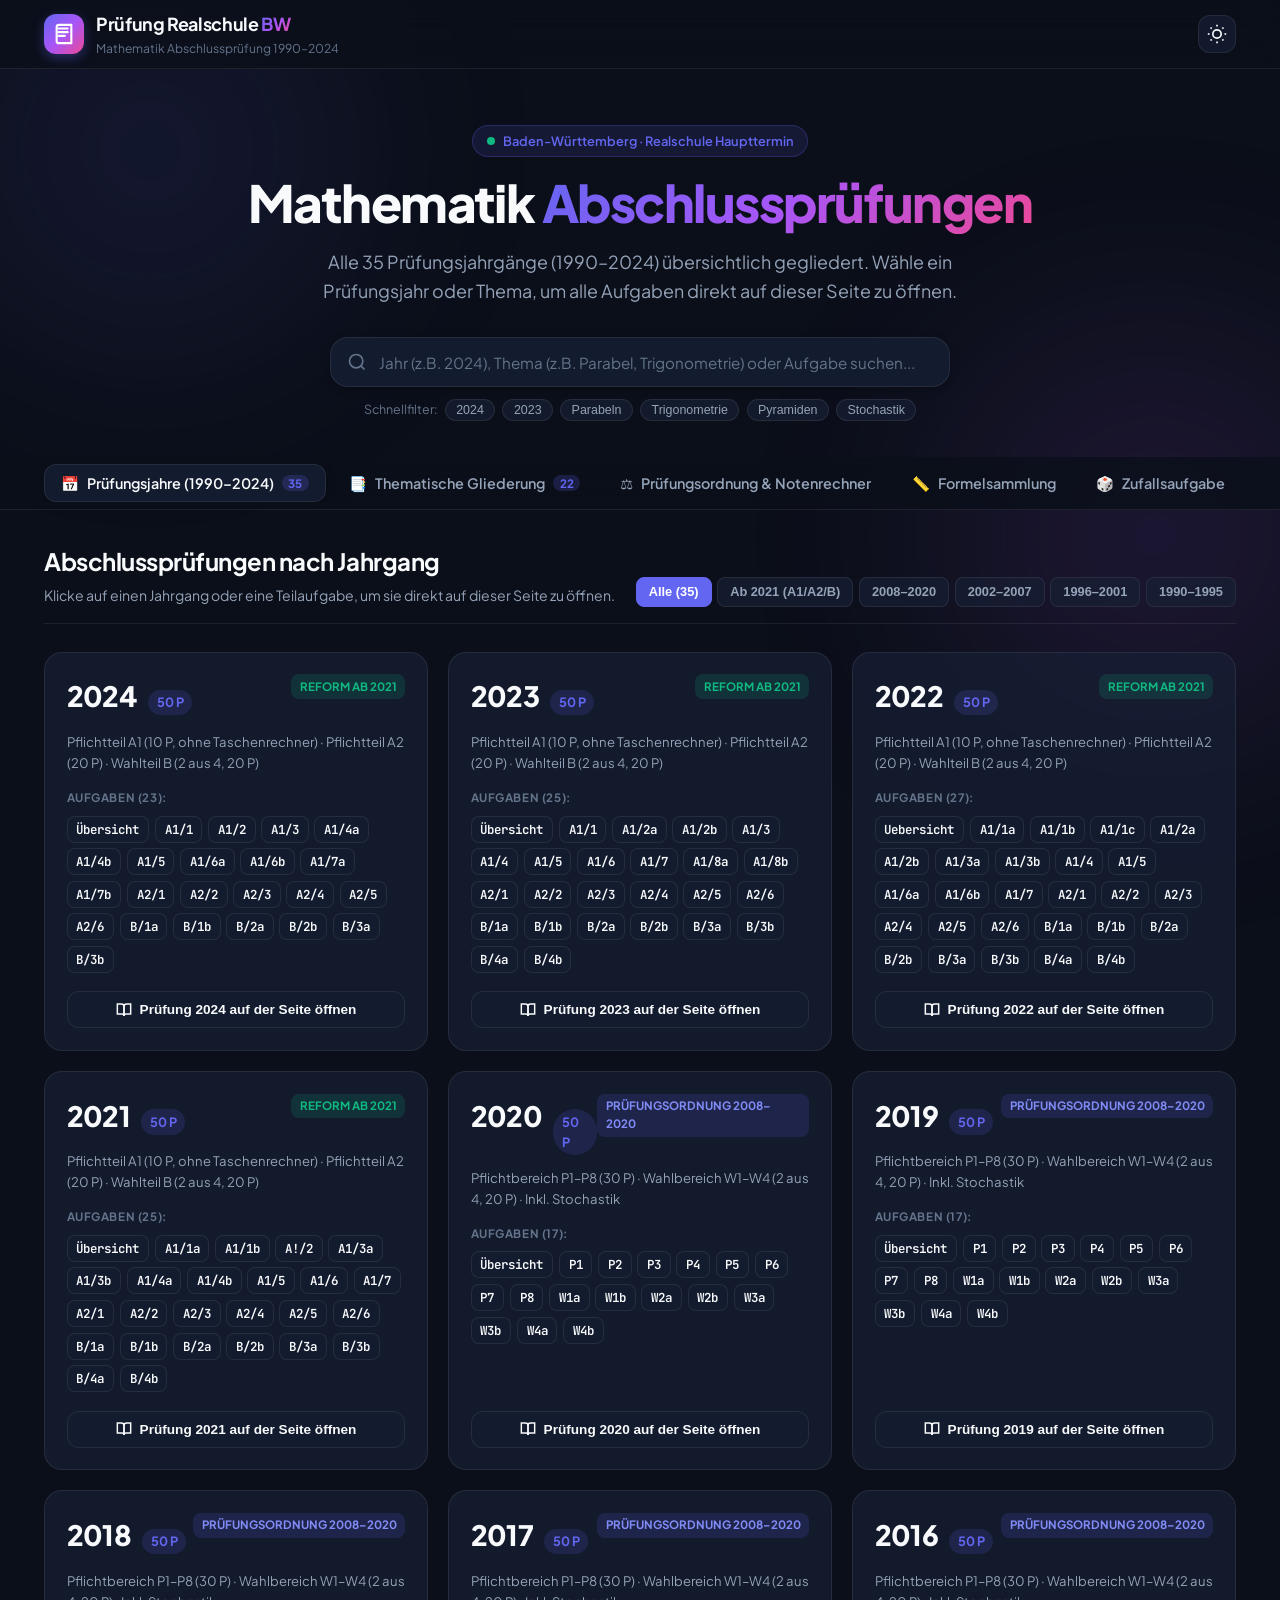
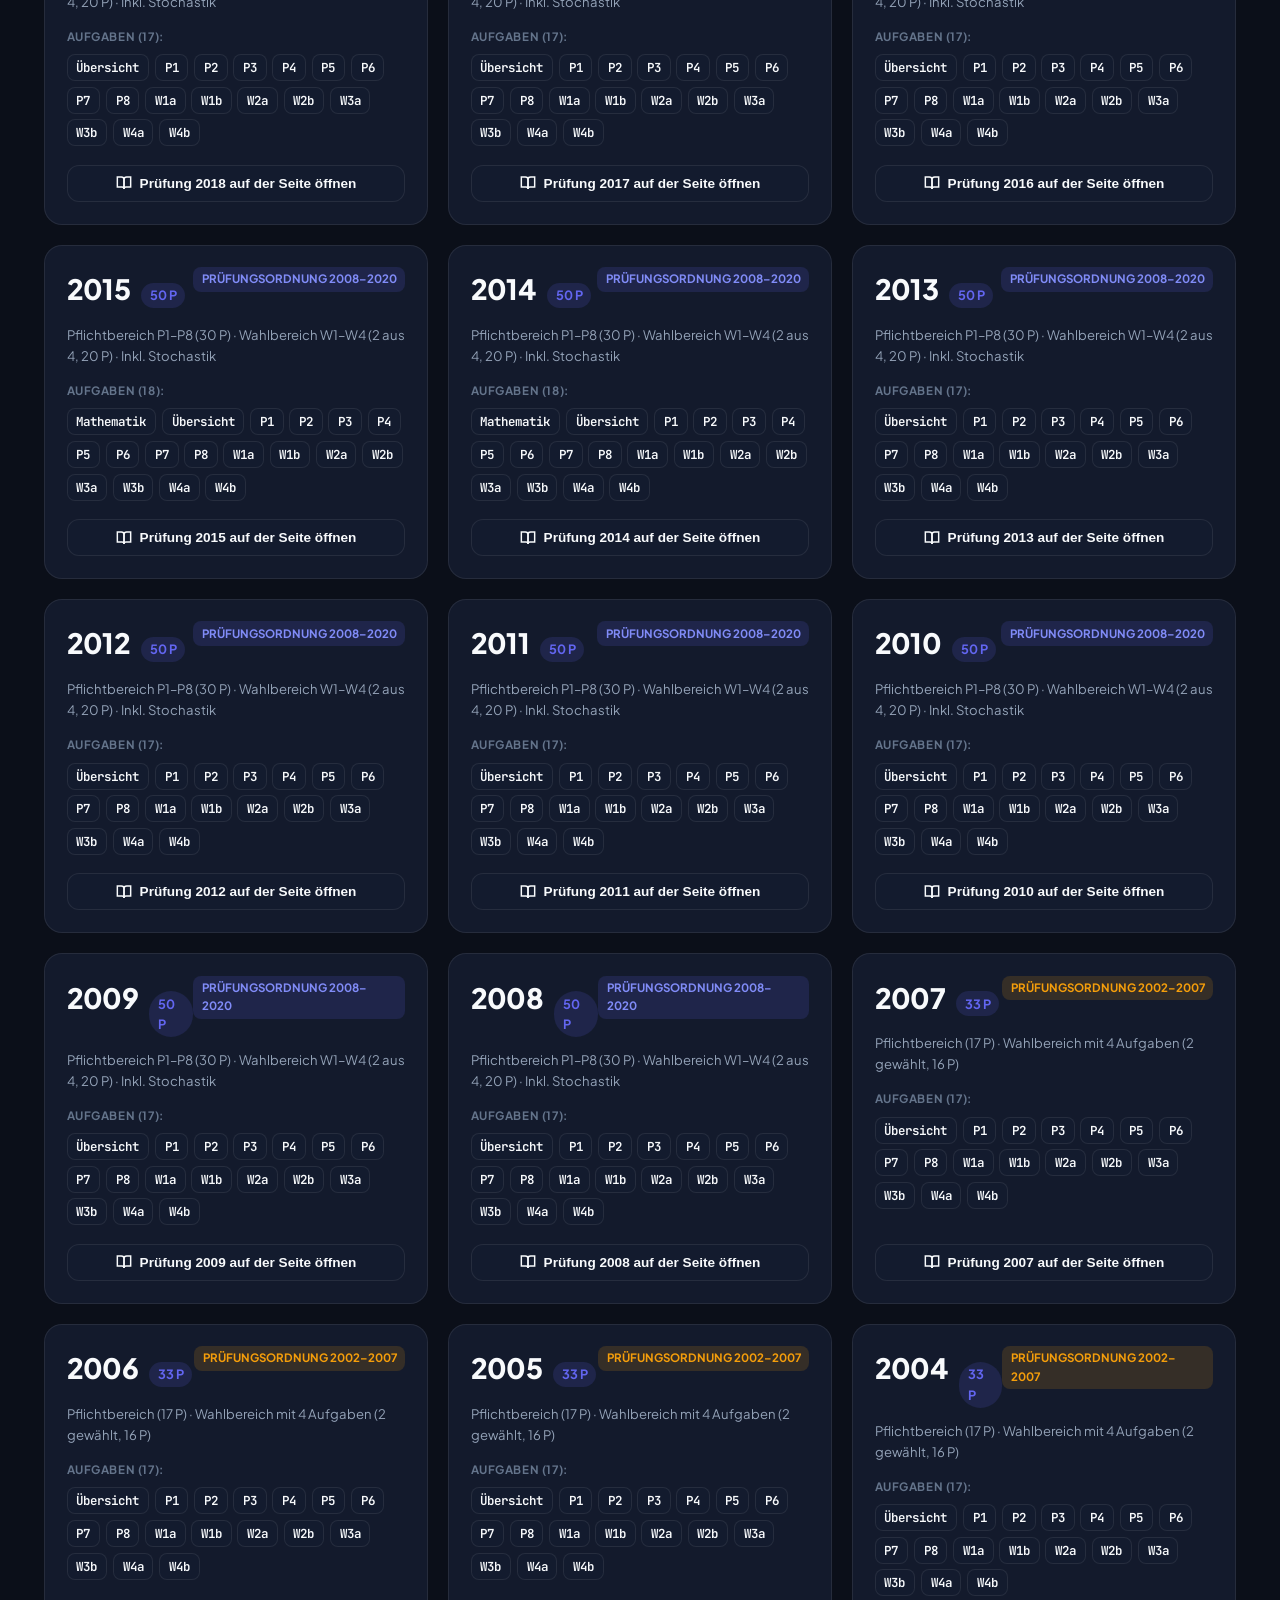
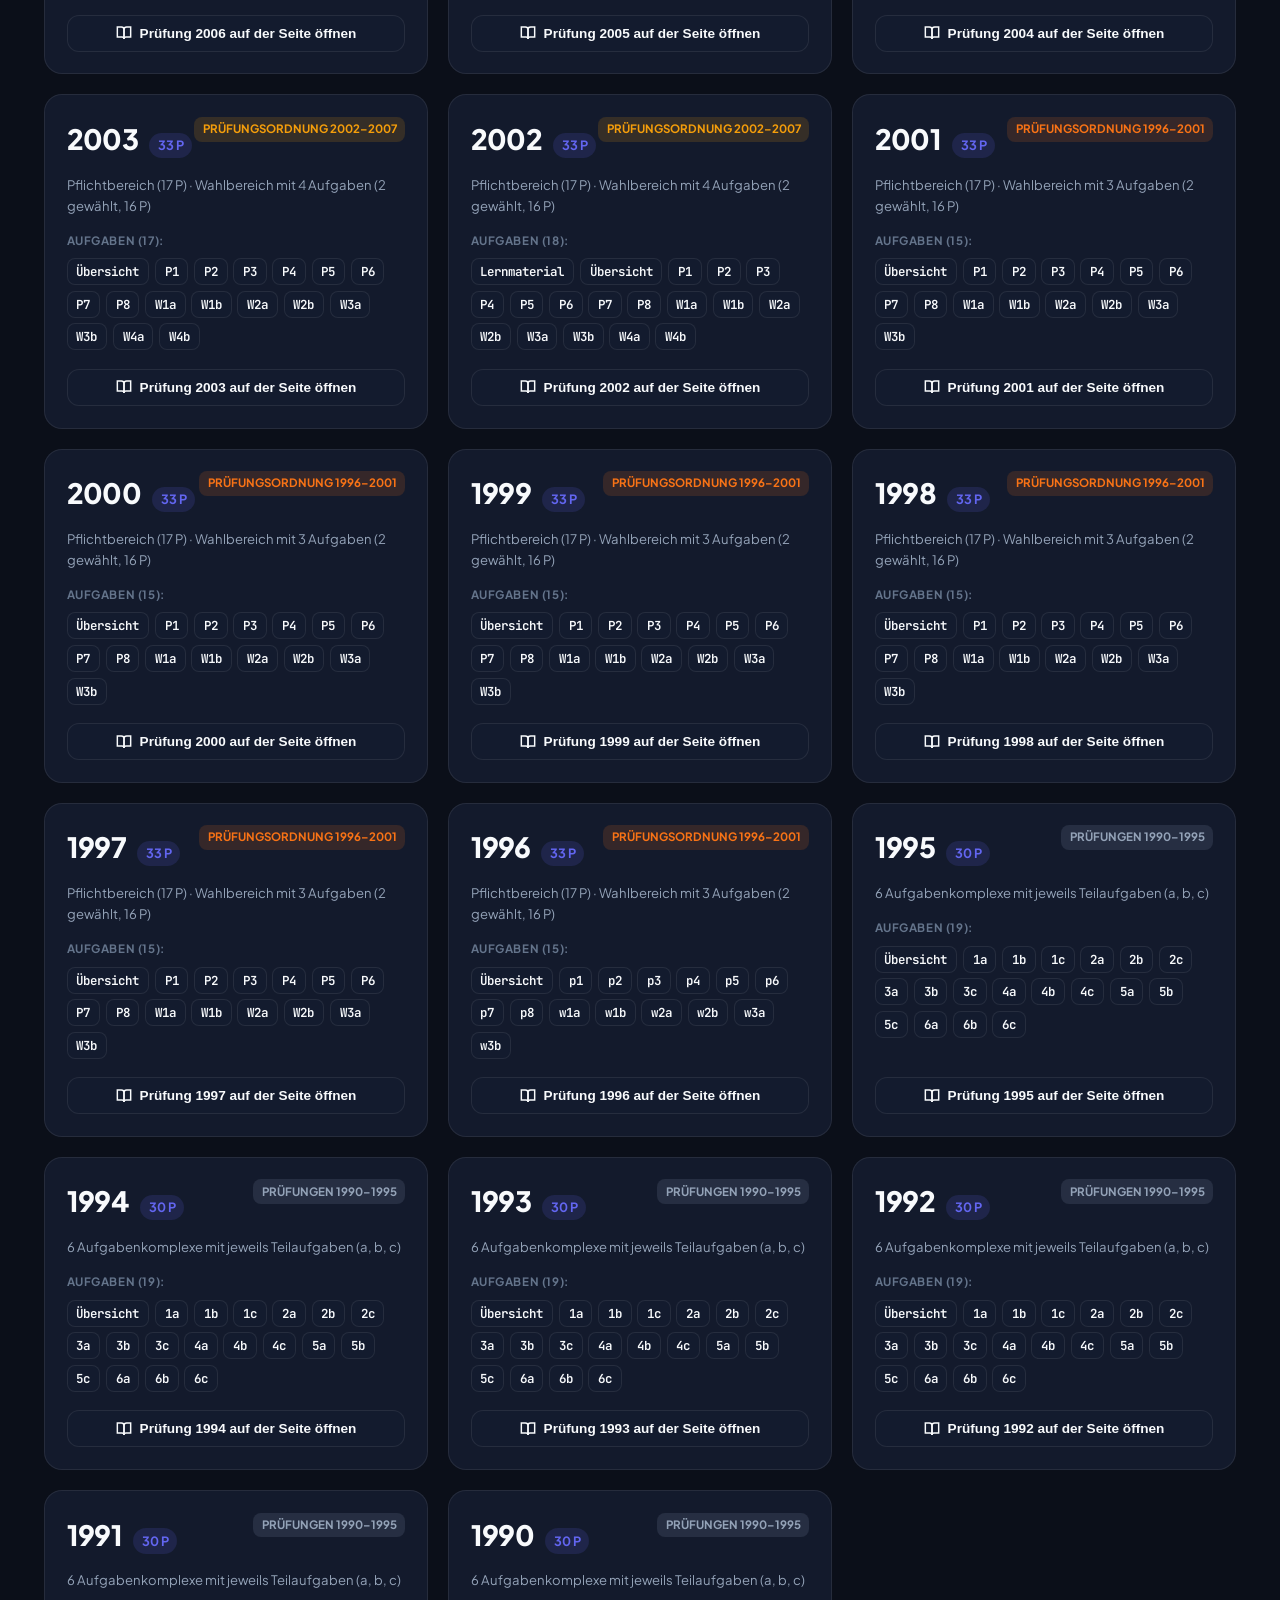
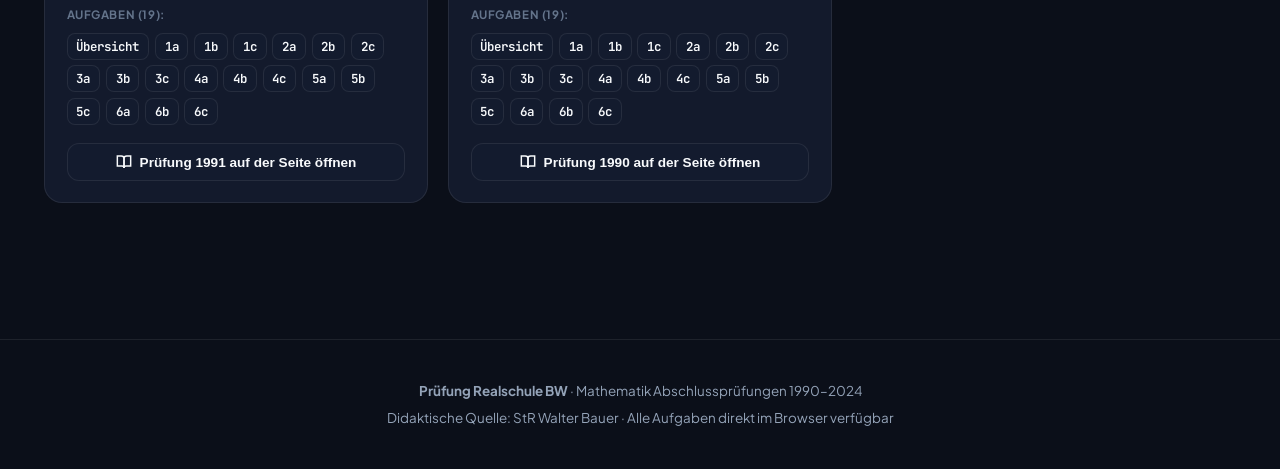
==== commit fd7c0605: "Clean UI: remove dropdown and GitHub logo, 100% in-page exam viewer without external redirects" ====
--- a/index.html
+++ b/index.html
@@ -4,7 +4,7 @@
   <meta charset="UTF-8">
   <meta name="viewport" content="width=device-width, initial-scale=1.0">
   <title>Prüfung Realschule BW — Mathematik Abschlussprüfungen 1990–2024</title>
-  <meta name="description" content="Moderne, übersichtliche Sammlung aller Realschulabschlussprüfungen Mathematik Baden-Württemberg (1990–2024). Alle Aufgaben, Lösungen, thematische Gliederung und Prüfungsordnungen.">
+  <meta name="description" content="Moderne, übersichtliche Sammlung aller Realschulabschlussprüfungen Mathematik Baden-Württemberg (1990–2024). Alle Aufgaben, Lösungen, thematische Gliederung und Prüfungsordnungen direkt auf der Seite.">
   <link rel="preconnect" href="https://fonts.googleapis.com">
   <link rel="preconnect" href="https://fonts.gstatic.com" crossorigin>
   <link href="https://fonts.googleapis.com/css2?family=Plus+Jakarta+Sans:wght@300;400;500;600;700;800&family=JetBrains+Mono:wght@400;600&display=swap" rel="stylesheet">
@@ -13,17 +13,17 @@
 </head>
 <body>
 
-  <!-- Background decorative glows -->
+  <!-- Subtle ambient background glow -->
   <div class="bg-glow bg-glow-1"></div>
   <div class="bg-glow bg-glow-2"></div>
 
-  <!-- Header -->
+  <!-- Minimalist Header (Kein Dropdown, kein GitHub-Logo) -->
   <header class="site-header">
     <div class="header-inner container">
       <div class="brand">
-        <a href="#jahre" class="brand-link" id="brand-home-link">
+        <a href="#" class="brand-link" id="brand-home-link">
           <div class="brand-icon">
-            <svg width="24" height="24" viewBox="0 0 24 24" fill="none" stroke="currentColor" stroke-width="2.2" stroke-linecap="round" stroke-linejoin="round">
+            <svg width="22" height="22" viewBox="0 0 24 24" fill="none" stroke="currentColor" stroke-width="2.3" stroke-linecap="round" stroke-linejoin="round">
               <path d="M4 19.5v-15A2.5 2.5 0 0 1 6.5 2H20v20H6.5a2.5 2.5 0 0 1-2.5-2.5Z"></path>
               <path d="M6 6h10"></path>
               <path d="M6 10h10"></path>
@@ -37,51 +37,9 @@
         </a>
       </div>
 
-      <!-- Quick Links dropdown / nav -->
-      <nav class="header-nav">
-        <div class="original-links-menu">
-          <button class="nav-btn ghost-btn" id="original-menu-btn" title="Walter Bauer Hauptkategorien">
-            <svg width="18" height="18" viewBox="0 0 24 24" fill="none" stroke="currentColor" stroke-width="2">
-              <circle cx="12" cy="12" r="10"></circle>
-              <line x1="2" y1="12" x2="22" y2="12"></line>
-              <path d="M12 2a15.3 15.3 0 0 1 4 10 15.3 15.3 0 0 1-4 10 15.3 15.3 0 0 1-4-10 15.3 15.3 0 0 1 4-10z"></path>
-            </svg>
-            <span>Walter Bauer Portal</span>
-            <svg class="chevron-icon" width="14" height="14" viewBox="0 0 24 24" fill="none" stroke="currentColor" stroke-width="2">
-              <polyline points="6 9 12 15 18 9"></polyline>
-            </svg>
-          </button>
-          <div class="dropdown-panel" id="original-dropdown">
-            <div class="dropdown-header">Originalseiten (walterbauer.net)</div>
-            <a href="http://www.walterbauer.net/index.html" target="_blank" rel="noopener" class="dropdown-item">
-              <span class="dropdown-icon">🏠</span> Startseite (Home)
-            </a>
-            <a href="http://www.walterbauer.net/mathematik.html" target="_blank" rel="noopener" class="dropdown-item">
-              <span class="dropdown-icon">➗</span> Mathematik Gesamtübersicht
-            </a>
-            <a href="http://www.walterbauer.net/lernmaterial.html" target="_blank" rel="noopener" class="dropdown-item">
-              <span class="dropdown-icon">📚</span> Lernmaterial
-            </a>
-            <a href="http://www.walterbauer.net/informatik.html" target="_blank" rel="noopener" class="dropdown-item">
-              <span class="dropdown-icon">💻</span> Informatik
-            </a>
-            <a href="http://www.walterbauer.net/physik.html" target="_blank" rel="noopener" class="dropdown-item">
-              <span class="dropdown-icon">⚡</span> Physik
-            </a>
-            <a href="http://www.walterbauer.net/geschichte.html" target="_blank" rel="noopener" class="dropdown-item">
-              <span class="dropdown-icon">🏛️</span> Geschichte
-            </a>
-            <a href="http://www.walterbauer.net/linkliste.html" target="_blank" rel="noopener" class="dropdown-item">
-              <span class="dropdown-icon">🔗</span> Linkliste
-            </a>
-            <div class="dropdown-divider"></div>
-            <a href="http://www.walterbauer.net/pruefungrealschule.html" target="_blank" rel="noopener" class="dropdown-item highlight">
-              <span class="dropdown-icon">↗</span> Original-Prüfungsseite aufrufen
-            </a>
-          </div>
-        </div>
-
-        <button class="theme-toggle-btn" id="theme-toggle" aria-label="Design umschalten">
+      <!-- Nur Theme-Toggle auf der rechten Seite -->
+      <div class="header-actions">
+        <button class="theme-toggle-btn" id="theme-toggle" aria-label="Design umschalten" title="Zwischen Hell- und Dunkelmodus wechseln">
           <svg class="sun-icon" width="20" height="20" viewBox="0 0 24 24" fill="none" stroke="currentColor" stroke-width="2">
             <circle cx="12" cy="12" r="5"></circle>
             <line x1="12" y1="1" x2="12" y2="3"></line>
@@ -97,33 +55,25 @@
             <path d="M21 12.79A9 9 0 1 1 11.21 3 7 7 0 0 0 21 12.79z"></path>
           </svg>
         </button>
-
-        <a href="https://github.com/wusslerhannes2-bit/Pr-fungen" target="_blank" rel="noopener" class="github-link-btn" title="GitHub Repository">
-          <svg width="20" height="20" viewBox="0 0 24 24" fill="currentColor">
-            <path fill-rule="evenodd" clip-rule="evenodd" d="M12 2C6.477 2 2 6.484 2 12.017c0 4.425 2.865 8.18 6.839 9.504.5.092.682-.217.682-.483 0-.237-.008-.868-.013-1.703-2.782.605-3.369-1.343-3.369-1.343-.454-1.158-1.11-1.466-1.11-1.466-.908-.62.069-.608.069-.608 1.003.07 1.53 1.032 1.53 1.032.892 1.53 2.341 1.088 2.91.832.092-.647.35-1.088.636-1.338-2.22-.253-4.555-1.113-4.555-4.951 0-1.093.39-1.988 1.029-2.688-.103-.253-.446-1.272.098-2.65 0 0 .84-.27 2.75 1.026A9.564 9.564 0 0112 6.844c.85.004 1.705.115 2.504.337 1.909-1.296 2.747-1.027 2.747-1.027.546 1.379.202 2.398.1 2.651.64.7 1.028 1.595 1.028 2.688 0 3.848-2.339 4.695-4.566 4.943.359.309.678.92.678 1.855 0 1.338-.012 2.419-.012 2.747 0 .268.18.58.688.482A10.019 10.019 0 0022 12.017C22 6.484 17.522 2 12 2z"></path>
-          </svg>
-        </a>
       </div>
     </div>
   </header>
 
   <!-- Hero Section -->
-  <section class="hero-section">
+  <section class="hero-section" id="hero-section">
     <div class="container hero-content">
       <div class="hero-badge">
         <span class="badge-dot"></span>
         Baden-Württemberg · Realschule Haupttermin
       </div>
       <h1 class="hero-heading">
-        Abschlussprüfungsaufgaben <br>
-        <span class="gradient-text">Mathematik (1990–2024)</span>
+        Mathematik <span class="gradient-text">Abschlussprüfungen</span>
       </h1>
       <p class="hero-lead">
-        Das umfassende digitale Archiv zur Realschulprüfung in Baden-Württemberg. 
-        Klar strukturiert, mit direkten Links zu allen Original-Aufgaben, ausführlichen Musterlösungen und thematischer Gliederung.
+        Alle 35 Prüfungsjahrgänge (1990–2024) übersichtlich gegliedert. Wähle ein Prüfungsjahr oder Thema, um alle Aufgaben direkt auf dieser Seite zu öffnen.
       </p>
 
-      <!-- Universal Search & Quick Filter Bar -->
+      <!-- Universal Search -->
       <div class="search-box-wrapper">
         <div class="search-input-box">
           <svg class="search-icon" width="20" height="20" viewBox="0 0 24 24" fill="none" stroke="currentColor" stroke-width="2">
@@ -133,7 +83,7 @@
           <input 
             type="search" 
             id="global-search-input" 
-            placeholder="Jahrgang (z.B. 2024), Thema (z.B. Parabel, Trigonometrie) oder Aufgabe suchen..."
+            placeholder="Jahr (z.B. 2024), Thema (z.B. Parabel, Trigonometrie) oder Aufgabe suchen..."
             autocomplete="off"
             spellcheck="false"
           >
@@ -148,41 +98,18 @@
         <div class="search-shortcuts" id="search-shortcuts">
           <span class="shortcut-label">Schnellfilter:</span>
           <button class="quick-chip" data-query="2024">2024</button>
-          <button class="quick-chip" data-query="Funktionen">Funktionen</button>
+          <button class="quick-chip" data-query="2023">2023</button>
+          <button class="quick-chip" data-query="Funktionen">Parabeln</button>
           <button class="quick-chip" data-query="Trigonometrie">Trigonometrie</button>
-          <button class="quick-chip" data-query="Pyramide">Pyramiden</button>
+          <button class="quick-chip" data-query="Pyramiden">Pyramiden</button>
           <button class="quick-chip" data-query="Wahrscheinlichkeit">Stochastik</button>
-          <button class="quick-chip" data-query="Gleichungssysteme">LGS</button>
-        </div>
-      </div>
-
-      <!-- Quick Metrics Stats -->
-      <div class="hero-stats">
-        <div class="stat-item">
-          <span class="stat-number">35</span>
-          <span class="stat-label">Prüfungsjahre</span>
-        </div>
-        <div class="stat-divider"></div>
-        <div class="stat-item">
-          <span class="stat-number">760+</span>
-          <span class="stat-label">Musteraufgaben</span>
-        </div>
-        <div class="stat-divider"></div>
-        <div class="stat-item">
-          <span class="stat-number">22</span>
-          <span class="stat-label">Themengebiete</span>
-        </div>
-        <div class="stat-divider"></div>
-        <div class="stat-item">
-          <span class="stat-number">4</span>
-          <span class="stat-label">Prüfungsreformen</span>
         </div>
       </div>
     </div>
   </section>
 
-  <!-- Main Navigation Tabs -->
-  <div class="tabs-sticky-wrapper">
+  <!-- Sticky Navigation Tabs -->
+  <div class="tabs-sticky-wrapper" id="tabs-nav-bar">
     <div class="container">
       <nav class="main-tabs" role="tablist">
         <button class="tab-btn active" data-target="tab-jahre" role="tab" id="tab-jahre-btn">
@@ -197,11 +124,11 @@
         </button>
         <button class="tab-btn" data-target="tab-reformen" role="tab" id="tab-reformen-btn">
           <span class="tab-icon">⚖️</span>
-          <span>Prüfungsordnung & Reformen</span>
+          <span>Prüfungsordnung & Notenrechner</span>
         </button>
         <button class="tab-btn" data-target="tab-formeln" role="tab" id="tab-formeln-btn">
           <span class="tab-icon">📏</span>
-          <span>Formelsammlung & Merkhilfe</span>
+          <span>Formelsammlung</span>
         </button>
         <button class="tab-btn" data-target="tab-ueben" role="tab" id="tab-ueben-btn">
           <span class="tab-icon">🎲</span>
@@ -214,12 +141,39 @@
   <!-- Main Content Area -->
   <main class="main-content container">
 
+    <!-- IN-PAGE EXAM & TASK VIEWER (Wird direkt auf der Seite geöffnet) -->
+    <section class="inpage-exam-view" id="inpage-exam-view" style="display: none;">
+      <div class="inpage-view-header">
+        <button class="back-to-list-btn" id="close-inpage-view-btn">
+          <svg width="18" height="18" viewBox="0 0 24 24" fill="none" stroke="currentColor" stroke-width="2.2">
+            <line x1="19" y1="12" x2="5" y2="12"></line>
+            <polyline points="12 19 5 12 12 5"></polyline>
+          </svg>
+          <span>Zurück zur Übersicht</span>
+        </button>
+        <div class="exam-view-progress">
+          <span class="progress-label" id="exam-progress-label">0 / 0 gelöst</span>
+          <div class="progress-bar-track">
+            <div class="progress-bar-fill" id="exam-progress-bar" style="width: 0%;"></div>
+          </div>
+        </div>
+      </div>
+
+      <div class="exam-header-banner" id="exam-header-banner">
+        <!-- Dynamisch gefüllt -->
+      </div>
+
+      <div class="exam-tasks-list" id="exam-tasks-list">
+        <!-- Dynamisch gefüllt -->
+      </div>
+    </section>
+
     <!-- TAB 1: PRÜFUNGSJAHRE -->
     <section class="tab-pane active" id="tab-jahre">
       <div class="section-toolbar">
         <div class="toolbar-left">
           <h2 class="section-title">Abschlussprüfungen nach Jahrgang</h2>
-          <p class="section-desc">Wähle einen Prüfungsjahrgang, um Aufgaben, Teilpunkte und Original-Lösungen einzusehen.</p>
+          <p class="section-desc">Klicke auf einen Jahrgang oder eine Teilaufgabe, um sie direkt auf dieser Seite zu öffnen.</p>
         </div>
         <div class="toolbar-right">
           <div class="era-filter-pills" id="era-filter-container">
@@ -233,7 +187,6 @@
         </div>
       </div>
 
-      <!-- Years Grid -->
       <div class="years-grid" id="years-grid-container">
         <!-- Injected via JavaScript -->
       </div>
@@ -243,19 +196,19 @@
     <section class="tab-pane" id="tab-gliederung">
       <div class="section-toolbar">
         <div class="toolbar-left">
-          <h2 class="section-title">Thematische Gliederung nach mathematischen Stoffgebieten</h2>
-          <p class="section-desc">Gezielt nach Themen lernen: Finde alle Prüfungsaufgaben geordnet nach mathematischen Kerngebieten.</p>
+          <h2 class="section-title">Thematische Gliederung nach Stoffgebieten</h2>
+          <p class="section-desc">Gezielt nach Themen lernen: Finde alle Aufgaben geordnet nach mathematischen Kerngebieten.</p>
         </div>
         <div class="toolbar-right">
           <div class="category-filter-select-wrapper">
             <select id="topic-category-filter" class="custom-select">
-              <option value="all">Alle Kategorien anzeigen</option>
+              <option value="all">Alle Stoffgebiete anzeigen</option>
               <option value="Algebra & Gleichungen">Algebra & Gleichungen</option>
               <option value="Funktionen & Analysis">Funktionen & Analysis</option>
               <option value="Geometrie & Trigonometrie">Geometrie & Trigonometrie</option>
               <option value="Stereometrie (Körper)">Stereometrie (Körper)</option>
               <option value="Stochastik">Stochastik (Wahrscheinlichkeit)</option>
-              <option value="Sachrechnen & Finanzmathematik">Sachrechnen & Finanzmathematik</option>
+              <option value="Sachrechnen & Finanzmathematik">Sachrechnen & Zinsen</option>
               <option value="Mathematische Kompetenzen">Verstehen & Begründen</option>
             </select>
           </div>
@@ -271,12 +224,11 @@
     <section class="tab-pane" id="tab-reformen">
       <div class="section-toolbar">
         <div class="toolbar-left">
-          <h2 class="section-title">Entwicklung der Realschulabschlussprüfung in Baden-Württemberg</h2>
-          <p class="section-desc">Chronologische Übersicht aller Rechtsänderungen, Punkteverteilungen und Prüfungsmodi seit 1996.</p>
-        </div>
-      </div>
-
-      <!-- Timeline & Simulator Layout -->
+          <h2 class="section-title">Prüfungsordnungen & Notensimulator (BW)</h2>
+          <p class="section-desc">Chronologische Übersicht aller Rechtsänderungen und interaktiver Rechner für die Prüfung ab 2021.</p>
+        </div>
+      </div>
+
       <div class="reformen-layout">
         <div class="timeline-container" id="reforms-timeline-container">
           <!-- Injected via JavaScript -->
@@ -284,9 +236,9 @@
 
         <div class="points-calculator-card">
           <div class="calc-header">
-            <span class="calc-badge">Interaktiver Rechner</span>
-            <h3 class="calc-title">Punktesimulator für Prüfung ab 2021</h3>
-            <p class="calc-desc">Berechne deine Gesamtpunktzahl nach der aktuellen Prüfungsordnung (Bildungsplan 2016):</p>
+            <span class="calc-badge">Notensimulator</span>
+            <h3 class="calc-title">Punkteschlüssel (ab 2021)</h3>
+            <p class="calc-desc">Berechne deine Note nach dem offiziellen Bildungsplan Baden-Württemberg:</p>
           </div>
 
           <form id="points-calc-form" class="calc-form">
@@ -310,7 +262,7 @@
 
             <div class="calc-input-group">
               <div class="calc-label-row">
-                <label for="calc-b"><strong>Wahlteil B</strong> (2 von 4 Aufgaben)</label>
+                <label for="calc-b"><strong>Wahlteil B</strong> (2 von 4 gewählt)</label>
                 <span class="max-points-tag">max. 20 P</span>
               </div>
               <input type="range" id="calc-b" min="0" max="20" step="0.5" value="16">
@@ -319,13 +271,13 @@
 
             <div class="calc-result-box">
               <div class="result-score-block">
-                <span class="result-caption">Erreichte Gesamtpunktzahl:</span>
+                <span class="result-caption">Erreichte Punktzahl:</span>
                 <span class="result-number" id="calc-total-points">38.0</span>
                 <span class="result-denom">/ 50.0 Punkten</span>
               </div>
               <div class="result-grade-block">
-                <span class="result-caption">Schätzungsnote (BW Tabelle):</span>
-                <span class="result-grade" id="calc-grade">Note 2,0 (Gut)</span>
+                <span class="result-caption">Prüfungsnote (BW Tabelle):</span>
+                <span class="result-grade" id="calc-grade">Note 2 (Gut)</span>
               </div>
             </div>
           </form>
@@ -337,8 +289,8 @@
     <section class="tab-pane" id="tab-formeln">
       <div class="section-toolbar">
         <div class="toolbar-left">
-          <h2 class="section-title">Wichtigste Formeln & Merkhilfen zur Realschulprüfung</h2>
-          <p class="section-desc">Die zentralen Formeln für Stereometrie, Trigonometrie, Funktionen und Wahrscheinlichkeitsrechnung auf einen Blick.</p>
+          <h2 class="section-title">Wichtigste Formeln & Merkhilfen</h2>
+          <p class="section-desc">Die zentralen Formeln für Stereometrie, Trigonometrie, Funktionen und Stochastik auf einen Blick.</p>
         </div>
       </div>
 
@@ -351,8 +303,8 @@
     <section class="tab-pane" id="tab-ueben">
       <div class="section-toolbar">
         <div class="toolbar-left">
-          <h2 class="section-title">Zufallsaufgabe für das tägliche Prüfungstraining</h2>
-          <p class="section-desc">Lass dich überraschen oder filtere nach deinen persönlichen Schwachstellen für eine realistische Übungseinheit.</p>
+          <h2 class="section-title">Zufallsaufgabe für das Prüfungstraining</h2>
+          <p class="section-desc">Ziehe per Klick eine zufällige Prüfungsaufgabe zum Üben. Öffnet direkt auf dieser Seite!</p>
         </div>
       </div>
 
@@ -361,10 +313,10 @@
           <div class="control-row">
             <label for="random-topic-select">Themengebiet filtern:</label>
             <select id="random-topic-select" class="custom-select">
-              <option value="all">Alle Themengebiete (Gemischt)</option>
+              <option value="all">Alle Stoffgebiete (Gemischt)</option>
             </select>
           </div>
-          <button class="primary-btn pulse" id="roll-random-btn">
+          <button class="primary-btn" id="roll-random-btn">
             <svg width="20" height="20" viewBox="0 0 24 24" fill="none" stroke="currentColor" stroke-width="2">
               <rect x="2" y="2" width="20" height="20" rx="5"></rect>
               <circle cx="8" cy="8" r="1.5" fill="currentColor"></circle>
@@ -385,60 +337,12 @@
 
   </main>
 
-  <!-- Task Quick Action Modal / Drawer -->
-  <div class="modal-backdrop" id="task-modal" style="display: none;">
-    <div class="modal-dialog">
-      <button class="modal-close-btn" id="modal-close-btn" aria-label="Schließen">
-        <svg width="20" height="20" viewBox="0 0 24 24" fill="none" stroke="currentColor" stroke-width="2">
-          <line x1="18" y1="6" x2="6" y2="18"></line>
-          <line x1="6" y1="6" x2="18" y2="18"></line>
-        </svg>
-      </button>
-      <div class="modal-content" id="modal-body-content">
-        <!-- Content injected dynamically -->
-      </div>
-    </div>
-  </div>
-
-  <!-- Footer -->
+  <!-- Clean Footer -->
   <footer class="site-footer">
     <div class="container footer-content">
-      <div class="footer-top">
-        <div class="footer-col brand-col">
-          <div class="brand-text">
-            <span class="brand-title">Prüfung Realschule BW</span>
-            <p class="footer-attribution">
-              Basierend auf der didaktischen Aufarbeitung von <strong>Walter Bauer</strong> (ehem. RS-Lehrer), 
-              der über Jahrzehnte die Prüfungsaufgaben für Schüler und Lehrer öffentlich dokumentiert hat.
-            </p>
-          </div>
-        </div>
-
-        <div class="footer-col">
-          <h4 class="footer-heading">Navigation</h4>
-          <ul class="footer-links">
-            <li><a href="#jahre" class="footer-nav-link" data-tab="tab-jahre">Prüfungsjahre (1990–2024)</a></li>
-            <li><a href="#gliederung" class="footer-nav-link" data-tab="tab-gliederung">Themen-Gliederung</a></li>
-            <li><a href="#reformen" class="footer-nav-link" data-tab="tab-reformen">Prüfungsordnungen (1996–2021)</a></li>
-            <li><a href="#formeln" class="footer-nav-link" data-tab="tab-formeln">Formelsammlung</a></li>
-            <li><a href="#ueben" class="footer-nav-link" data-tab="tab-ueben">Zufallsaufgabe</a></li>
-          </ul>
-        </div>
-
-        <div class="footer-col">
-          <h4 class="footer-heading">Originalquelle & Rechtliches</h4>
-          <ul class="footer-links">
-            <li><a href="http://www.walterbauer.net/pruefungrealschule.html" target="_blank" rel="noopener">walterbauer.net / Prüfung Realschule</a></li>
-            <li><a href="http://www.walterbauer.net/gliederung.html" target="_blank" rel="noopener">walterbauer.net / Gliederung</a></li>
-            <li><a href="https://github.com/wusslerhannes2-bit/Pr-fungen" target="_blank" rel="noopener">GitHub Repository (Pr-fungen)</a></li>
-            <li><span class="text-muted">Bereitgestellt für Bildungszwecke</span></li>
-          </ul>
-        </div>
-      </div>
-
-      <div class="footer-bottom">
-        <p>© 2026 wusslerhannes2-bit · Realschule Mathematik Abschlussprüfung Baden-Württemberg Portal</p>
-        <p class="text-muted">Gehostet auf GitHub Pages</p>
+      <div class="footer-bottom-clean">
+        <p><strong>Prüfung Realschule BW</strong> · Mathematik Abschlussprüfungen 1990–2024</p>
+        <p class="text-muted">Didaktische Quelle: StR Walter Bauer · Alle Aufgaben direkt im Browser verfügbar</p>
       </div>
     </div>
   </footer>
--- a/style.css
+++ b/style.css
@@ -1,14 +1,14 @@
 /* ==========================================================================
-   Prüfung Realschule BW — Modern UI & Design System
+   Prüfung Realschule BW — Clean, Modern UI & In-Page Exam Viewer
    ========================================================================== */
 
 :root {
   /* Color Palette (Dark Theme Default) */
   --bg-primary: #0b0f19;
   --bg-secondary: #131b2e;
-  --bg-card: rgba(23, 32, 54, 0.75);
-  --bg-card-hover: rgba(30, 41, 69, 0.9);
-  --bg-glass: rgba(19, 27, 46, 0.65);
+  --bg-card: rgba(23, 32, 54, 0.7);
+  --bg-card-hover: rgba(30, 41, 69, 0.85);
+  --bg-glass: rgba(11, 15, 25, 0.8);
   --border-subtle: rgba(255, 255, 255, 0.08);
   --border-hover: rgba(99, 102, 241, 0.4);
   
@@ -27,7 +27,6 @@
   --shadow-sm: 0 2px 8px rgba(0, 0, 0, 0.25);
   --shadow-md: 0 8px 24px rgba(0, 0, 0, 0.35);
   --shadow-lg: 0 16px 40px rgba(0, 0, 0, 0.5);
-  --shadow-glow: 0 0 30px rgba(99, 102, 241, 0.25);
 
   --radius-sm: 8px;
   --radius-md: 12px;
@@ -36,7 +35,7 @@
   
   --font-main: 'Plus Jakarta Sans', system-ui, -apple-system, sans-serif;
   --font-mono: 'JetBrains Mono', monospace;
-  --transition: all 0.22s cubic-bezier(0.16, 1, 0.3, 1);
+  --transition: all 0.2s cubic-bezier(0.16, 1, 0.3, 1);
 }
 
 [data-theme="light"] {
@@ -44,7 +43,7 @@
   --bg-secondary: #ffffff;
   --bg-card: rgba(255, 255, 255, 0.85);
   --bg-card-hover: #ffffff;
-  --bg-glass: rgba(255, 255, 255, 0.8);
+  --bg-glass: rgba(255, 255, 255, 0.85);
   --border-subtle: rgba(148, 163, 184, 0.2);
   --border-hover: rgba(99, 102, 241, 0.5);
   
@@ -55,7 +54,6 @@
   --shadow-sm: 0 2px 8px rgba(15, 23, 42, 0.05);
   --shadow-md: 0 8px 20px rgba(15, 23, 42, 0.08);
   --shadow-lg: 0 16px 36px rgba(15, 23, 42, 0.12);
-  --shadow-glow: 0 0 30px rgba(99, 102, 241, 0.15);
 }
 
 /* Reset & Base */
@@ -81,33 +79,33 @@
   transition: background-color 0.3s ease, color 0.3s ease;
 }
 
-/* Decorative ambient background glows */
+/* Ambient glow */
 .bg-glow {
   position: fixed;
   border-radius: 50%;
   filter: blur(120px);
   pointer-events: none;
   z-index: 0;
-  opacity: 0.28;
+  opacity: 0.22;
 }
 .bg-glow-1 {
+  width: 500px;
+  height: 500px;
+  top: -100px;
+  left: -100px;
+  background: radial-gradient(circle, #6366f1, transparent 70%);
+}
+.bg-glow-2 {
   width: 550px;
   height: 550px;
-  top: -150px;
-  left: -150px;
-  background: radial-gradient(circle, #6366f1, transparent 70%);
-}
-.bg-glow-2 {
-  width: 600px;
-  height: 600px;
   bottom: 10%;
-  right: -200px;
+  right: -150px;
   background: radial-gradient(circle, #a855f7, transparent 70%);
 }
 
 .container {
   width: 100%;
-  max-width: 1280px;
+  max-width: 1240px;
   margin: 0 auto;
   padding: 0 1.5rem;
   position: relative;
@@ -123,7 +121,7 @@
   color: var(--accent-primary-hover);
 }
 
-/* Header */
+/* Clean Header */
 .site-header {
   position: sticky;
   top: 0;
@@ -132,36 +130,32 @@
   backdrop-filter: blur(16px);
   -webkit-backdrop-filter: blur(16px);
   border-bottom: 1px solid var(--border-subtle);
-  transition: var(--transition);
 }
 
 .header-inner {
   display: flex;
   align-items: center;
   justify-content: space-between;
-  height: 72px;
+  height: 68px;
 }
 
 .brand-link {
   display: flex;
   align-items: center;
-  gap: 0.85rem;
-  color: var(--text-primary);
-}
-.brand-link:hover {
+  gap: 0.75rem;
   color: var(--text-primary);
 }
 
 .brand-icon {
-  width: 44px;
-  height: 44px;
+  width: 40px;
+  height: 40px;
   border-radius: var(--radius-md);
   background: var(--accent-gradient);
   display: flex;
   align-items: center;
   justify-content: center;
   color: #ffffff;
-  box-shadow: 0 4px 14px rgba(99, 102, 241, 0.4);
+  box-shadow: 0 4px 12px rgba(99, 102, 241, 0.35);
 }
 
 .brand-text {
@@ -169,7 +163,7 @@
   flex-direction: column;
 }
 .brand-title {
-  font-size: 1.15rem;
+  font-size: 1.12rem;
   font-weight: 700;
   letter-spacing: -0.02em;
 }
@@ -179,117 +173,32 @@
   -webkit-text-fill-color: transparent;
 }
 .brand-subtitle {
-  font-size: 0.78rem;
-  color: var(--text-muted);
-}
-
-.header-nav {
-  display: flex;
-  align-items: center;
-  gap: 0.75rem;
-}
-
-/* Original links dropdown */
-.original-links-menu {
-  position: relative;
-}
-
-.nav-btn {
-  display: inline-flex;
+  font-size: 0.76rem;
+  color: var(--text-muted);
+}
+
+.header-actions {
+  display: flex;
   align-items: center;
   gap: 0.5rem;
-  padding: 0.55rem 1rem;
-  font-size: 0.88rem;
-  font-weight: 600;
+}
+
+.theme-toggle-btn {
+  width: 38px;
+  height: 38px;
   border-radius: var(--radius-md);
   border: 1px solid var(--border-subtle);
   background: var(--bg-card);
   color: var(--text-primary);
-  cursor: pointer;
-  transition: var(--transition);
-}
-.nav-btn:hover {
-  background: var(--bg-card-hover);
-  border-color: var(--border-hover);
-}
-.chevron-icon {
-  transition: transform 0.2s ease;
-}
-.original-links-menu.open .chevron-icon {
-  transform: rotate(180deg);
-}
-
-.dropdown-panel {
-  position: absolute;
-  top: calc(100% + 8px);
-  right: 0;
-  width: 280px;
-  background: var(--bg-secondary);
-  border: 1px solid var(--border-subtle);
-  border-radius: var(--radius-md);
-  box-shadow: var(--shadow-lg);
-  padding: 0.5rem;
-  display: none;
-  flex-direction: column;
-  z-index: 101;
-  animation: fadeInDown 0.18s ease-out forwards;
-}
-.original-links-menu.open .dropdown-panel {
-  display: flex;
-}
-
-.dropdown-header {
-  font-size: 0.75rem;
-  text-transform: uppercase;
-  letter-spacing: 0.05em;
-  color: var(--text-muted);
-  padding: 0.5rem 0.75rem;
-  font-weight: 700;
-}
-.dropdown-item {
-  display: flex;
-  align-items: center;
-  gap: 0.65rem;
-  padding: 0.6rem 0.75rem;
-  border-radius: var(--radius-sm);
-  color: var(--text-primary);
-  font-size: 0.88rem;
-  font-weight: 500;
-  transition: var(--transition);
-}
-.dropdown-item:hover {
-  background: rgba(99, 102, 241, 0.12);
-  color: var(--accent-primary);
-}
-.dropdown-item.highlight {
-  color: var(--accent-primary);
-  font-weight: 600;
-  background: rgba(99, 102, 241, 0.08);
-}
-.dropdown-divider {
-  height: 1px;
-  background: var(--border-subtle);
-  margin: 0.35rem 0;
-}
-
-/* Theme toggle */
-.theme-toggle-btn, .github-link-btn {
-  width: 40px;
-  height: 40px;
-  border-radius: var(--radius-md);
-  border: 1px solid var(--border-subtle);
-  background: var(--bg-card);
-  color: var(--text-primary);
   display: flex;
   align-items: center;
   justify-content: center;
   cursor: pointer;
   transition: var(--transition);
 }
-.theme-toggle-btn:hover, .github-link-btn:hover {
+.theme-toggle-btn:hover {
   border-color: var(--border-hover);
   background: var(--bg-card-hover);
-  transform: translateY(-1px);
 }
 [data-theme="dark"] .theme-toggle-btn .sun-icon { display: block; }
 [data-theme="dark"] .theme-toggle-btn .moon-icon { display: none; }
@@ -298,38 +207,36 @@
 
 /* Hero Section */
 .hero-section {
-  padding: 4.5rem 0 3rem 0;
+  padding: 3.5rem 0 2.25rem 0;
   text-align: center;
-  position: relative;
 }
 
 .hero-badge {
   display: inline-flex;
   align-items: center;
   gap: 0.5rem;
-  padding: 0.35rem 0.95rem;
+  padding: 0.3rem 0.85rem;
   border-radius: 9999px;
-  font-size: 0.82rem;
+  font-size: 0.8rem;
   font-weight: 600;
   background: rgba(99, 102, 241, 0.12);
   color: var(--accent-primary);
   border: 1px solid rgba(99, 102, 241, 0.25);
-  margin-bottom: 1.25rem;
+  margin-bottom: 1rem;
 }
 .badge-dot {
   width: 8px;
   height: 8px;
   border-radius: 50%;
   background-color: var(--accent-emerald);
-  box-shadow: 0 0 10px var(--accent-emerald);
 }
 
 .hero-heading {
-  font-size: clamp(2rem, 5vw, 3.5rem);
+  font-size: clamp(2rem, 4.5vw, 3.2rem);
   font-weight: 800;
   letter-spacing: -0.03em;
   line-height: 1.15;
-  margin-bottom: 1.25rem;
+  margin-bottom: 1rem;
 }
 
 .gradient-text {
@@ -339,16 +246,16 @@
 }
 
 .hero-lead {
-  font-size: clamp(1rem, 2vw, 1.18rem);
-  color: var(--text-secondary);
-  max-width: 720px;
-  margin: 0 auto 2.5rem auto;
+  font-size: clamp(0.95rem, 1.8vw, 1.12rem);
+  color: var(--text-secondary);
+  max-width: 680px;
+  margin: 0 auto 2rem auto;
 }
 
 /* Universal Search */
 .search-box-wrapper {
-  max-width: 680px;
-  margin: 0 auto 2.5rem auto;
+  max-width: 620px;
+  margin: 0 auto;
 }
 .search-input-box {
   display: flex;
@@ -356,13 +263,13 @@
   background: var(--bg-secondary);
   border: 1px solid var(--border-subtle);
   border-radius: var(--radius-lg);
-  padding: 0.4rem 1.1rem;
-  box-shadow: var(--shadow-md);
+  padding: 0.35rem 1rem;
+  box-shadow: var(--shadow-sm);
   transition: var(--transition);
 }
 .search-input-box:focus-within {
   border-color: var(--accent-primary);
-  box-shadow: 0 0 0 4px rgba(99, 102, 241, 0.2), var(--shadow-md);
+  box-shadow: 0 0 0 3px rgba(99, 102, 241, 0.2);
 }
 .search-icon {
   color: var(--text-muted);
@@ -374,9 +281,9 @@
   border: none;
   outline: none;
   font-family: inherit;
-  font-size: 1rem;
-  color: var(--text-primary);
-  padding: 0.65rem 0;
+  font-size: 0.95rem;
+  color: var(--text-primary);
+  padding: 0.55rem 0;
 }
 .search-input-box input::placeholder {
   color: var(--text-muted);
@@ -386,8 +293,7 @@
   border: none;
   color: var(--text-muted);
   cursor: pointer;
-  padding: 0.4rem;
-  border-radius: 50%;
+  padding: 0.35rem;
   display: flex;
   align-items: center;
   justify-content: center;
@@ -401,20 +307,20 @@
   align-items: center;
   justify-content: center;
   flex-wrap: wrap;
-  gap: 0.5rem;
-  margin-top: 0.85rem;
+  gap: 0.45rem;
+  margin-top: 0.75rem;
 }
 .shortcut-label {
-  font-size: 0.8rem;
+  font-size: 0.78rem;
   color: var(--text-muted);
 }
 .quick-chip {
   background: var(--bg-card);
   border: 1px solid var(--border-subtle);
   color: var(--text-secondary);
-  padding: 0.25rem 0.75rem;
+  padding: 0.2rem 0.65rem;
   border-radius: 9999px;
-  font-size: 0.8rem;
+  font-size: 0.78rem;
   font-weight: 500;
   cursor: pointer;
   transition: var(--transition);
@@ -425,73 +331,37 @@
   border-color: var(--accent-primary);
 }
 
-/* Hero Stats */
-.hero-stats {
-  display: inline-flex;
-  align-items: center;
-  background: var(--bg-glass);
-  border: 1px solid var(--border-subtle);
-  border-radius: var(--radius-xl);
-  padding: 0.85rem 2rem;
-  box-shadow: var(--shadow-sm);
-  backdrop-filter: blur(8px);
-}
-.stat-item {
-  display: flex;
-  flex-direction: column;
-  padding: 0 1rem;
-}
-.stat-number {
-  font-size: 1.45rem;
-  font-weight: 800;
-  background: var(--accent-gradient);
-  -webkit-background-clip: text;
-  -webkit-text-fill-color: transparent;
-}
-.stat-label {
-  font-size: 0.75rem;
-  color: var(--text-muted);
-  font-weight: 500;
-}
-.stat-divider {
-  width: 1px;
-  height: 32px;
-  background: var(--border-subtle);
-}
-
-/* Sticky Main Tabs */
+/* Tabs */
 .tabs-sticky-wrapper {
   position: sticky;
-  top: 72px;
+  top: 68px;
   z-index: 90;
   background: var(--bg-glass);
   backdrop-filter: blur(16px);
   -webkit-backdrop-filter: blur(16px);
   border-bottom: 1px solid var(--border-subtle);
-  padding: 0.5rem 0;
+  padding: 0.4rem 0;
 }
 .main-tabs {
   display: flex;
-  gap: 0.5rem;
+  gap: 0.4rem;
   overflow-x: auto;
   scrollbar-width: none;
   -ms-overflow-style: none;
-  padding: 0.2rem 0;
-}
-.main-tabs::-webkit-scrollbar {
-  display: none;
-}
+}
+.main-tabs::-webkit-scrollbar { display: none; }
+
 .tab-btn {
   display: inline-flex;
   align-items: center;
-  gap: 0.6rem;
-  padding: 0.65rem 1.15rem;
+  gap: 0.5rem;
+  padding: 0.55rem 1rem;
   border-radius: var(--radius-md);
   border: 1px solid transparent;
   background: transparent;
   color: var(--text-secondary);
   font-family: inherit;
-  font-size: 0.92rem;
+  font-size: 0.9rem;
   font-weight: 600;
   cursor: pointer;
   white-space: nowrap;
@@ -510,22 +380,22 @@
 .tab-badge {
   background: rgba(99, 102, 241, 0.2);
   color: var(--accent-primary);
-  font-size: 0.75rem;
-  font-weight: 700;
-  padding: 0.1rem 0.45rem;
+  font-size: 0.72rem;
+  font-weight: 700;
+  padding: 0.05rem 0.4rem;
   border-radius: 9999px;
 }
 
-/* Main Content Area */
+/* Main Content */
 .main-content {
-  padding: 2.5rem 1.5rem 5rem 1.5rem;
+  padding: 2rem 1.5rem 5rem 1.5rem;
 }
 .tab-pane {
   display: none;
 }
 .tab-pane.active {
   display: block;
-  animation: fadeIn 0.25s ease-out;
+  animation: fadeIn 0.22s ease-out;
 }
 
 /* Section Toolbars */
@@ -534,33 +404,32 @@
   justify-content: space-between;
   align-items: flex-end;
   flex-wrap: wrap;
-  gap: 1.5rem;
-  margin-bottom: 2rem;
-  padding-bottom: 1.25rem;
+  gap: 1.25rem;
+  margin-bottom: 1.75rem;
+  padding-bottom: 1rem;
   border-bottom: 1px solid var(--border-subtle);
 }
 .section-title {
-  font-size: 1.6rem;
+  font-size: 1.5rem;
   font-weight: 700;
   letter-spacing: -0.02em;
-  margin-bottom: 0.35rem;
+  margin-bottom: 0.25rem;
 }
 .section-desc {
-  font-size: 0.92rem;
-  color: var(--text-secondary);
-  max-width: 600px;
+  font-size: 0.88rem;
+  color: var(--text-secondary);
 }
 
 /* Era Filter Pills */
 .era-filter-pills {
   display: flex;
-  gap: 0.4rem;
+  gap: 0.35rem;
   flex-wrap: wrap;
 }
 .era-pill {
-  padding: 0.45rem 0.85rem;
+  padding: 0.4rem 0.75rem;
   border-radius: var(--radius-sm);
-  font-size: 0.82rem;
+  font-size: 0.8rem;
   font-weight: 600;
   border: 1px solid var(--border-subtle);
   background: var(--bg-card);
@@ -576,32 +445,261 @@
   background: var(--accent-primary);
   color: #ffffff;
   border-color: var(--accent-primary);
-  box-shadow: 0 4px 12px rgba(99, 102, 241, 0.3);
+}
+
+/* ==========================================================================
+   IN-PAGE EXAM & TASK VIEWER (Direkt auf der Seite)
+   ========================================================================== */
+.inpage-exam-view {
+  background: var(--bg-secondary);
+  border: 1px solid var(--border-subtle);
+  border-radius: var(--radius-xl);
+  padding: 2rem;
+  margin-bottom: 2.5rem;
+  box-shadow: var(--shadow-md);
+  animation: fadeIn 0.25s ease-out;
+}
+
+.inpage-view-header {
+  display: flex;
+  justify-content: space-between;
+  align-items: center;
+  flex-wrap: wrap;
+  gap: 1rem;
+  margin-bottom: 1.75rem;
+  padding-bottom: 1.25rem;
+  border-bottom: 1px solid var(--border-subtle);
+}
+
+.back-to-list-btn {
+  display: inline-flex;
+  align-items: center;
+  gap: 0.5rem;
+  padding: 0.5rem 1rem;
+  border-radius: var(--radius-md);
+  background: var(--bg-card);
+  border: 1px solid var(--border-subtle);
+  color: var(--text-primary);
+  font-size: 0.88rem;
+  font-weight: 600;
+  cursor: pointer;
+  transition: var(--transition);
+}
+.back-to-list-btn:hover {
+  background: var(--accent-primary);
+  color: #ffffff;
+  border-color: var(--accent-primary);
+}
+
+.exam-view-progress {
+  display: flex;
+  align-items: center;
+  gap: 0.75rem;
+}
+.progress-label {
+  font-size: 0.82rem;
+  font-weight: 700;
+  color: var(--text-secondary);
+}
+.progress-bar-track {
+  width: 140px;
+  height: 8px;
+  border-radius: 4px;
+  background: var(--bg-primary);
+  overflow: hidden;
+}
+.progress-bar-fill {
+  height: 100%;
+  background: var(--accent-emerald);
+  transition: width 0.3s ease;
+}
+
+.exam-banner-card {
+  background: var(--bg-card);
+  border: 1px solid var(--border-subtle);
+  border-radius: var(--radius-lg);
+  padding: 1.5rem;
+  margin-bottom: 2rem;
+  display: flex;
+  justify-content: space-between;
+  align-items: center;
+  flex-wrap: wrap;
+  gap: 1.25rem;
+}
+.banner-title-group {
+  display: flex;
+  flex-direction: column;
+  gap: 0.35rem;
+}
+.banner-year-title {
+  font-size: 2rem;
+  font-weight: 800;
+  letter-spacing: -0.02em;
+}
+.banner-subtitle {
+  font-size: 0.9rem;
+  color: var(--text-secondary);
+}
+.banner-meta-badges {
+  display: flex;
+  gap: 0.6rem;
+  flex-wrap: wrap;
+}
+.banner-badge {
+  padding: 0.35rem 0.85rem;
+  border-radius: var(--radius-sm);
+  font-size: 0.82rem;
+  font-weight: 700;
+  background: var(--bg-secondary);
+  border: 1px solid var(--border-subtle);
+}
+.badge-points {
+  color: var(--accent-primary);
+  border-color: rgba(99, 102, 241, 0.4);
+}
+.badge-tools {
+  color: var(--accent-emerald);
+}
+
+/* Exam Tasks List */
+.exam-tasks-list {
+  display: flex;
+  flex-direction: column;
+  gap: 1.25rem;
+}
+
+.exam-task-card {
+  background: var(--bg-card);
+  border: 1px solid var(--border-subtle);
+  border-radius: var(--radius-lg);
+  padding: 1.5rem;
+  transition: var(--transition);
+  position: relative;
+}
+.exam-task-card:hover {
+  border-color: var(--border-hover);
+}
+.exam-task-card.task-completed {
+  border-color: var(--accent-emerald);
+  background: rgba(16, 185, 129, 0.05);
+}
+.exam-task-card.highlight-target {
+  border-color: var(--accent-primary);
+  box-shadow: 0 0 20px rgba(99, 102, 241, 0.3);
+}
+
+.task-card-header {
+  display: flex;
+  justify-content: space-between;
+  align-items: center;
+  flex-wrap: wrap;
+  gap: 0.75rem;
+  margin-bottom: 0.75rem;
+}
+.task-header-left {
+  display: flex;
+  align-items: center;
+  gap: 0.75rem;
+}
+.task-badge-label {
+  font-family: var(--font-mono);
+  font-size: 1.15rem;
+  font-weight: 800;
+  color: var(--text-primary);
+  background: var(--bg-primary);
+  padding: 0.25rem 0.65rem;
+  border-radius: var(--radius-sm);
+  border: 1px solid var(--border-subtle);
+}
+.task-section-name {
+  font-size: 0.82rem;
+  color: var(--text-muted);
+  font-weight: 600;
+}
+.task-points-pill {
+  font-size: 0.82rem;
+  font-weight: 700;
+  color: var(--accent-primary);
+  background: rgba(99, 102, 241, 0.12);
+  padding: 0.2rem 0.6rem;
+  border-radius: 9999px;
+}
+
+.task-complete-btn {
+  display: inline-flex;
+  align-items: center;
+  gap: 0.4rem;
+  padding: 0.4rem 0.85rem;
+  border-radius: var(--radius-sm);
+  font-size: 0.8rem;
+  font-weight: 600;
+  border: 1px solid var(--border-subtle);
+  background: var(--bg-secondary);
+  color: var(--text-secondary);
+  cursor: pointer;
+  transition: var(--transition);
+}
+.task-complete-btn:hover {
+  border-color: var(--accent-emerald);
+  color: var(--accent-emerald);
+}
+.task-completed .task-complete-btn {
+  background: var(--accent-emerald);
+  color: #ffffff;
+  border-color: var(--accent-emerald);
+}
+
+.task-topic-box {
+  margin-bottom: 1rem;
+}
+.task-topic-title {
+  font-size: 1.05rem;
+  font-weight: 700;
+  color: var(--text-primary);
+  margin-bottom: 0.2rem;
+}
+.task-tools-rule {
+  font-size: 0.8rem;
+  color: var(--text-muted);
+}
+
+.task-guidance-box {
+  background: var(--bg-secondary);
+  border-left: 3px solid var(--accent-primary);
+  border-radius: 0 var(--radius-sm) var(--radius-sm) 0;
+  padding: 0.85rem 1.15rem;
+  font-size: 0.88rem;
+  color: var(--text-secondary);
+  line-height: 1.5;
+}
+.guidance-title {
+  font-weight: 700;
+  color: var(--text-primary);
+  margin-bottom: 0.25rem;
+  font-size: 0.82rem;
+  text-transform: uppercase;
+  letter-spacing: 0.04em;
 }
 
 /* Years Grid */
 .years-grid {
   display: grid;
-  grid-template-columns: repeat(auto-fill, minmax(360px, 1fr));
-  gap: 1.5rem;
+  grid-template-columns: repeat(auto-fill, minmax(340px, 1fr));
+  gap: 1.25rem;
 }
 
 .year-card {
   background: var(--bg-card);
   border: 1px solid var(--border-subtle);
   border-radius: var(--radius-lg);
-  padding: 1.5rem;
-  display: flex;
-  flex-direction: column;
-  transition: var(--transition);
-  backdrop-filter: blur(12px);
-  position: relative;
-  overflow: hidden;
+  padding: 1.35rem;
+  display: flex;
+  flex-direction: column;
+  transition: var(--transition);
 }
 .year-card:hover {
-  transform: translateY(-3px);
+  transform: translateY(-2px);
   border-color: var(--border-hover);
-  box-shadow: var(--shadow-md);
   background: var(--bg-card-hover);
 }
 
@@ -609,74 +707,70 @@
   display: flex;
   justify-content: space-between;
   align-items: flex-start;
-  margin-bottom: 1rem;
+  margin-bottom: 0.75rem;
 }
 .year-title-group {
   display: flex;
   align-items: baseline;
-  gap: 0.75rem;
+  gap: 0.65rem;
 }
 .year-number {
-  font-size: 2rem;
+  font-size: 1.75rem;
   font-weight: 800;
-  letter-spacing: -0.03em;
-  color: var(--text-primary);
+  letter-spacing: -0.02em;
 }
 .year-points-badge {
-  font-size: 0.82rem;
-  font-weight: 700;
-  padding: 0.2rem 0.6rem;
+  font-size: 0.8rem;
+  font-weight: 700;
+  padding: 0.15rem 0.55rem;
   border-radius: 9999px;
   background: rgba(99, 102, 241, 0.15);
   color: var(--accent-primary);
 }
 
 .year-era-tag {
-  font-size: 0.74rem;
+  font-size: 0.72rem;
   font-weight: 700;
   text-transform: uppercase;
-  letter-spacing: 0.04em;
-  padding: 0.25rem 0.65rem;
+  padding: 0.2rem 0.55rem;
   border-radius: var(--radius-sm);
 }
-.tag-emerald { background: rgba(16, 185, 129, 0.15); color: #10b981; border: 1px solid rgba(16, 185, 129, 0.3); }
-.tag-indigo  { background: rgba(99, 102, 241, 0.15); color: #818cf8; border: 1px solid rgba(99, 102, 241, 0.3); }
-.tag-amber   { background: rgba(245, 158, 11, 0.15); color: #f59e0b; border: 1px solid rgba(245, 158, 11, 0.3); }
-.tag-orange  { background: rgba(249, 115, 22, 0.15); color: #f97316; border: 1px solid rgba(249, 115, 22, 0.3); }
-.tag-slate   { background: rgba(148, 163, 184, 0.15); color: #94a3b8; border: 1px solid rgba(148, 163, 184, 0.3); }
+.tag-emerald { background: rgba(16, 185, 129, 0.15); color: #10b981; }
+.tag-indigo  { background: rgba(99, 102, 241, 0.15); color: #818cf8; }
+.tag-amber   { background: rgba(245, 158, 11, 0.15); color: #f59e0b; }
+.tag-orange  { background: rgba(249, 115, 22, 0.15); color: #f97316; }
+.tag-slate   { background: rgba(148, 163, 184, 0.15); color: #94a3b8; }
 
 .year-structure-info {
-  font-size: 0.84rem;
-  color: var(--text-secondary);
+  font-size: 0.82rem;
+  color: var(--text-secondary);
+  margin-bottom: 1rem;
+}
+
+.year-tasks-container {
   margin-bottom: 1.15rem;
-  line-height: 1.5;
-}
-
-/* Tasks Pill Cloud inside Year Card */
-.year-tasks-container {
-  margin-bottom: 1.25rem;
   flex: 1;
 }
 .tasks-label {
-  font-size: 0.75rem;
+  font-size: 0.72rem;
   font-weight: 700;
   text-transform: uppercase;
   letter-spacing: 0.05em;
   color: var(--text-muted);
-  margin-bottom: 0.6rem;
+  margin-bottom: 0.5rem;
 }
 .tasks-chip-grid {
   display: flex;
   flex-wrap: wrap;
-  gap: 0.4rem;
+  gap: 0.35rem;
 }
 .task-chip {
-  padding: 0.3rem 0.65rem;
+  padding: 0.25rem 0.55rem;
   border-radius: var(--radius-sm);
-  font-size: 0.82rem;
+  font-size: 0.78rem;
   font-weight: 600;
   font-family: var(--font-mono);
-  background: rgba(255, 255, 255, 0.05);
+  background: var(--bg-secondary);
   border: 1px solid var(--border-subtle);
   color: var(--text-primary);
   cursor: pointer;
@@ -686,683 +780,410 @@
   background: var(--accent-primary);
   color: #ffffff;
   border-color: var(--accent-primary);
-  transform: translateY(-2px);
-  box-shadow: 0 4px 10px rgba(99, 102, 241, 0.35);
-}
-
-.task-chip.chip-pflicht-a1 {
-  border-color: rgba(16, 185, 129, 0.3);
-  color: #34d399;
-}
-.task-chip.chip-pflicht-a2 {
-  border-color: rgba(99, 102, 241, 0.3);
-  color: #818cf8;
-}
-.task-chip.chip-wahl-b {
-  border-color: rgba(245, 158, 11, 0.3);
-  color: #fbbf24;
-}
-
-.year-card-footer {
-  display: flex;
-  gap: 0.6rem;
-  padding-top: 1rem;
-  border-top: 1px solid var(--border-subtle);
-}
-.card-btn {
-  flex: 1;
+}
+
+.open-exam-btn {
+  width: 100%;
   display: inline-flex;
   align-items: center;
   justify-content: center;
-  gap: 0.45rem;
-  padding: 0.55rem 0.85rem;
-  border-radius: var(--radius-sm);
+  gap: 0.5rem;
+  padding: 0.6rem 1rem;
+  border-radius: var(--radius-md);
   font-size: 0.85rem;
-  font-weight: 600;
-  cursor: pointer;
-  transition: var(--transition);
-}
-.card-btn.primary {
-  background: var(--accent-primary);
-  color: #ffffff;
-  border: none;
-}
-.card-btn.primary:hover {
-  background: var(--accent-primary-hover);
-}
-.card-btn.secondary {
-  background: rgba(255, 255, 255, 0.05);
-  border: 1px solid var(--border-subtle);
-  color: var(--text-primary);
-}
-.card-btn.secondary:hover {
-  background: rgba(255, 255, 255, 0.1);
-  border-color: var(--border-hover);
-}
-
-/* TAB 2: Thematische Gliederung */
-.topics-accordion {
-  display: flex;
-  flex-direction: column;
-  gap: 1rem;
-}
-.topic-item {
-  background: var(--bg-card);
-  border: 1px solid var(--border-subtle);
-  border-radius: var(--radius-md);
-  overflow: hidden;
-  transition: var(--transition);
-}
-.topic-item:hover {
-  border-color: var(--border-hover);
-}
-.topic-header {
-  padding: 1.25rem 1.5rem;
-  display: flex;
-  justify-content: space-between;
-  align-items: center;
-  cursor: pointer;
-  user-select: none;
-}
-.topic-title-group {
-  display: flex;
-  flex-direction: column;
-  gap: 0.25rem;
-}
-.topic-meta-row {
-  display: flex;
-  align-items: center;
-  gap: 0.75rem;
-}
-.topic-category-tag {
-  font-size: 0.75rem;
-  font-weight: 700;
-  text-transform: uppercase;
-  color: var(--accent-primary);
-  background: rgba(99, 102, 241, 0.12);
-  padding: 0.15rem 0.55rem;
-  border-radius: 9999px;
-}
-.topic-tasks-count {
-  font-size: 0.8rem;
-  color: var(--text-muted);
-}
-.topic-name {
-  font-size: 1.15rem;
-  font-weight: 700;
-  color: var(--text-primary);
-}
-.topic-description {
-  font-size: 0.85rem;
-  color: var(--text-secondary);
-}
-
-.topic-chevron {
-  color: var(--text-muted);
-  transition: transform 0.25s ease;
-}
-.topic-item.open .topic-chevron {
-  transform: rotate(180deg);
-}
-
-.topic-body {
-  padding: 0 1.5rem 1.5rem 1.5rem;
-  border-top: 1px solid var(--border-subtle);
-  display: none;
-}
-.topic-item.open .topic-body {
-  display: block;
-}
-
-.topic-matrix-grid {
-  display: grid;
-  grid-template-columns: repeat(auto-fill, minmax(280px, 1fr));
-  gap: 0.75rem;
-  margin-top: 1.25rem;
-}
-.topic-task-card {
+  font-weight: 700;
   background: var(--bg-secondary);
   border: 1px solid var(--border-subtle);
-  border-radius: var(--radius-sm);
-  padding: 0.75rem 1rem;
-  display: flex;
-  justify-content: space-between;
-  align-items: center;
-  transition: var(--transition);
-}
-.topic-task-card:hover {
-  border-color: var(--border-hover);
-  transform: translateX(3px);
-}
-.task-matrix-left {
-  display: flex;
-  align-items: center;
-  gap: 0.65rem;
-}
-.matrix-year {
-  font-weight: 800;
-  font-size: 0.95rem;
-  color: var(--text-primary);
-}
-.matrix-label {
-  font-family: var(--font-mono);
-  font-size: 0.85rem;
-  font-weight: 600;
-  color: var(--accent-primary);
-}
-.task-matrix-actions {
-  display: flex;
-  gap: 0.4rem;
-}
-.matrix-action-btn {
-  padding: 0.25rem 0.55rem;
-  border-radius: 4px;
-  font-size: 0.75rem;
-  font-weight: 600;
-  border: 1px solid var(--border-subtle);
-  background: rgba(255, 255, 255, 0.04);
-  color: var(--text-secondary);
-  cursor: pointer;
-  transition: var(--transition);
-}
-.matrix-action-btn:hover {
+  color: var(--text-primary);
+  cursor: pointer;
+  transition: var(--transition);
+}
+.open-exam-btn:hover {
   background: var(--accent-primary);
   color: #ffffff;
   border-color: var(--accent-primary);
 }
 
-/* Custom Select */
+/* Accordion Topics */
+.topics-accordion {
+  display: flex;
+  flex-direction: column;
+  gap: 0.85rem;
+}
+.topic-item {
+  background: var(--bg-card);
+  border: 1px solid var(--border-subtle);
+  border-radius: var(--radius-md);
+  overflow: hidden;
+  transition: var(--transition);
+}
+.topic-item:hover {
+  border-color: var(--border-hover);
+}
+.topic-header {
+  padding: 1.1rem 1.35rem;
+  display: flex;
+  justify-content: space-between;
+  align-items: center;
+  cursor: pointer;
+  user-select: none;
+}
+.topic-title-group {
+  display: flex;
+  flex-direction: column;
+  gap: 0.2rem;
+}
+.topic-meta-row {
+  display: flex;
+  align-items: center;
+  gap: 0.65rem;
+}
+.topic-category-tag {
+  font-size: 0.72rem;
+  font-weight: 700;
+  text-transform: uppercase;
+  color: var(--accent-primary);
+  background: rgba(99, 102, 241, 0.12);
+  padding: 0.12rem 0.5rem;
+  border-radius: 9999px;
+}
+.topic-tasks-count {
+  font-size: 0.78rem;
+  color: var(--text-muted);
+}
+.topic-name {
+  font-size: 1.1rem;
+  font-weight: 700;
+}
+.topic-description {
+  font-size: 0.82rem;
+  color: var(--text-secondary);
+}
+.topic-chevron {
+  color: var(--text-muted);
+  transition: transform 0.2s ease;
+}
+.topic-item.open .topic-chevron {
+  transform: rotate(180deg);
+}
+.topic-body {
+  padding: 0 1.35rem 1.35rem 1.35rem;
+  border-top: 1px solid var(--border-subtle);
+  display: none;
+}
+.topic-item.open .topic-body {
+  display: block;
+}
+
+.topic-matrix-grid {
+  display: grid;
+  grid-template-columns: repeat(auto-fill, minmax(260px, 1fr));
+  gap: 0.65rem;
+  margin-top: 1rem;
+}
+.topic-task-card {
+  background: var(--bg-secondary);
+  border: 1px solid var(--border-subtle);
+  border-radius: var(--radius-sm);
+  padding: 0.65rem 0.85rem;
+  display: flex;
+  justify-content: space-between;
+  align-items: center;
+  cursor: pointer;
+  transition: var(--transition);
+}
+.topic-task-card:hover {
+  border-color: var(--border-hover);
+  background: rgba(99, 102, 241, 0.08);
+}
+
 .custom-select {
   background: var(--bg-card);
   border: 1px solid var(--border-subtle);
   color: var(--text-primary);
-  padding: 0.55rem 1.15rem;
+  padding: 0.45rem 1rem;
   border-radius: var(--radius-md);
   font-family: inherit;
-  font-size: 0.88rem;
+  font-size: 0.85rem;
   font-weight: 600;
   outline: none;
   cursor: pointer;
-  transition: var(--transition);
-}
-.custom-select:hover, .custom-select:focus {
-  border-color: var(--border-hover);
-}
-
-/* TAB 3: Reformen & Timeline Layout */
+}
+
+/* Reforms Layout */
 .reformen-layout {
   display: grid;
-  grid-template-columns: 1.4fr 1fr;
-  gap: 2rem;
-  align-items: flex-start;
+  grid-template-columns: 1.35fr 1fr;
+  gap: 1.75rem;
 }
 .timeline-container {
   display: flex;
   flex-direction: column;
-  gap: 1.5rem;
+  gap: 1.25rem;
 }
 .reform-card {
   background: var(--bg-card);
   border: 1px solid var(--border-subtle);
   border-radius: var(--radius-lg);
-  padding: 1.75rem;
-  position: relative;
-  backdrop-filter: blur(12px);
-  transition: var(--transition);
+  padding: 1.5rem;
 }
 .reform-card.active-reform {
   border-color: var(--accent-emerald);
-  box-shadow: 0 0 25px rgba(16, 185, 129, 0.15);
 }
 .reform-header {
   display: flex;
   justify-content: space-between;
   align-items: center;
-  margin-bottom: 0.75rem;
+  margin-bottom: 0.6rem;
 }
 .reform-year {
-  font-size: 1.75rem;
+  font-size: 1.6rem;
   font-weight: 800;
-  letter-spacing: -0.02em;
-  color: var(--text-primary);
 }
 .reform-title {
-  font-size: 1.15rem;
-  font-weight: 700;
-  margin-bottom: 0.4rem;
+  font-size: 1.1rem;
+  font-weight: 700;
+  margin-bottom: 0.35rem;
 }
 .reform-highlight {
-  font-size: 0.9rem;
+  font-size: 0.85rem;
   color: var(--accent-primary);
   font-weight: 600;
-  margin-bottom: 1rem;
+  margin-bottom: 0.85rem;
 }
 .reform-details-list {
   list-style: none;
   display: flex;
   flex-direction: column;
-  gap: 0.6rem;
-  font-size: 0.88rem;
+  gap: 0.5rem;
+  font-size: 0.85rem;
   color: var(--text-secondary);
 }
 .reform-details-list li {
   position: relative;
-  padding-left: 1.25rem;
+  padding-left: 1.15rem;
 }
 .reform-details-list li::before {
   content: "•";
   position: absolute;
   left: 0;
   color: var(--accent-primary);
-  font-size: 1.2rem;
-  line-height: 1;
-}
-
-/* Points Calculator Card */
+}
+
+/* Points Calculator */
 .points-calculator-card {
   background: var(--bg-secondary);
   border: 1px solid var(--border-subtle);
   border-radius: var(--radius-xl);
-  padding: 2rem;
-  box-shadow: var(--shadow-md);
-  position: sticky;
-  top: 150px;
+  padding: 1.75rem;
 }
 .calc-badge {
-  display: inline-block;
-  font-size: 0.75rem;
+  font-size: 0.72rem;
   font-weight: 700;
   text-transform: uppercase;
   color: var(--accent-cyan);
   background: rgba(6, 182, 212, 0.12);
-  padding: 0.2rem 0.6rem;
+  padding: 0.15rem 0.55rem;
   border-radius: 9999px;
-  margin-bottom: 0.5rem;
+  display: inline-block;
+  margin-bottom: 0.4rem;
 }
 .calc-title {
-  font-size: 1.3rem;
-  font-weight: 700;
-  margin-bottom: 0.4rem;
+  font-size: 1.25rem;
+  font-weight: 700;
+  margin-bottom: 0.35rem;
 }
 .calc-desc {
+  font-size: 0.82rem;
+  color: var(--text-secondary);
+  margin-bottom: 1.25rem;
+}
+.calc-input-group {
+  margin-bottom: 1.15rem;
+}
+.calc-label-row {
+  display: flex;
+  justify-content: space-between;
   font-size: 0.85rem;
-  color: var(--text-secondary);
-  margin-bottom: 1.5rem;
-}
-
-.calc-input-group {
-  margin-bottom: 1.25rem;
-}
-.calc-label-row {
-  display: flex;
-  justify-content: space-between;
-  align-items: center;
-  font-size: 0.88rem;
-  margin-bottom: 0.4rem;
-}
-.max-points-tag {
-  font-size: 0.78rem;
-  color: var(--text-muted);
-  font-weight: 600;
+  margin-bottom: 0.35rem;
 }
 .calc-input-group input[type="range"] {
   width: 100%;
   accent-color: var(--accent-primary);
-  height: 6px;
-  border-radius: 3px;
-  background: var(--bg-primary);
   cursor: pointer;
 }
 .calc-slider-value {
-  font-size: 0.82rem;
+  font-size: 0.8rem;
   color: var(--text-muted);
   font-family: var(--font-mono);
-  margin-top: 0.25rem;
   text-align: right;
-}
-
+  margin-top: 0.2rem;
+}
 .calc-result-box {
   background: var(--bg-primary);
   border: 1px solid var(--border-subtle);
   border-radius: var(--radius-md);
-  padding: 1.25rem;
-  margin-top: 1.5rem;
-  display: flex;
-  flex-direction: column;
-  gap: 0.85rem;
-}
-.result-score-block, .result-grade-block {
-  display: flex;
-  flex-direction: column;
+  padding: 1.15rem;
+  margin-top: 1.25rem;
+  display: flex;
+  flex-direction: column;
+  gap: 0.75rem;
 }
 .result-caption {
-  font-size: 0.75rem;
+  font-size: 0.72rem;
   text-transform: uppercase;
   color: var(--text-muted);
   font-weight: 700;
 }
 .result-number {
-  font-size: 2.2rem;
+  font-size: 2rem;
   font-weight: 800;
-  line-height: 1.1;
   color: var(--accent-primary);
 }
 .result-denom {
-  font-size: 0.8rem;
+  font-size: 0.78rem;
   color: var(--text-muted);
 }
 .result-grade {
-  font-size: 1.25rem;
+  font-size: 1.15rem;
   font-weight: 700;
   color: var(--accent-emerald);
 }
 
-/* TAB 4: Formelsammlung Grid */
+/* Formulas Grid */
 .formulas-grid {
   display: grid;
-  grid-template-columns: repeat(auto-fill, minmax(360px, 1fr));
-  gap: 1.5rem;
+  grid-template-columns: repeat(auto-fill, minmax(340px, 1fr));
+  gap: 1.25rem;
 }
 .formula-category-card {
   background: var(--bg-card);
   border: 1px solid var(--border-subtle);
   border-radius: var(--radius-lg);
-  padding: 1.5rem;
-  backdrop-filter: blur(12px);
+  padding: 1.35rem;
 }
 .formula-cat-title {
-  font-size: 1.25rem;
-  font-weight: 700;
-  margin-bottom: 1.25rem;
-  padding-bottom: 0.75rem;
+  font-size: 1.15rem;
+  font-weight: 700;
+  margin-bottom: 1rem;
+  padding-bottom: 0.6rem;
   border-bottom: 1px solid var(--border-subtle);
   color: var(--accent-primary);
 }
 .formula-items-list {
   display: flex;
   flex-direction: column;
-  gap: 1rem;
+  gap: 0.85rem;
 }
 .formula-item {
   background: var(--bg-secondary);
   border: 1px solid var(--border-subtle);
   border-radius: var(--radius-md);
-  padding: 1rem;
+  padding: 0.85rem;
 }
 .formula-name {
-  font-size: 0.88rem;
-  font-weight: 700;
-  margin-bottom: 0.4rem;
-  color: var(--text-primary);
+  font-size: 0.85rem;
+  font-weight: 700;
+  margin-bottom: 0.35rem;
 }
 .formula-code {
   font-family: var(--font-mono);
-  font-size: 0.95rem;
+  font-size: 0.9rem;
   font-weight: 600;
   color: #38bdf8;
   background: var(--bg-primary);
-  padding: 0.5rem 0.75rem;
+  padding: 0.45rem 0.65rem;
   border-radius: var(--radius-sm);
-  margin-bottom: 0.35rem;
+  margin-bottom: 0.3rem;
   word-break: break-all;
 }
 .formula-note {
-  font-size: 0.78rem;
-  color: var(--text-muted);
-}
-
-/* TAB 5: Zufallsaufgabe Card */
+  font-size: 0.76rem;
+  color: var(--text-muted);
+}
+
+/* Random Task Card */
 .random-task-card {
   background: var(--bg-card);
   border: 1px solid var(--border-subtle);
   border-radius: var(--radius-xl);
-  padding: 2.5rem;
-  max-width: 760px;
+  padding: 2rem;
+  max-width: 680px;
   margin: 0 auto;
-  box-shadow: var(--shadow-lg);
 }
 .random-controls {
   display: flex;
   flex-direction: column;
-  gap: 1.25rem;
-  margin-bottom: 2rem;
+  gap: 1rem;
+  margin-bottom: 1.75rem;
 }
 .control-row {
   display: flex;
   flex-direction: column;
-  gap: 0.4rem;
+  gap: 0.35rem;
 }
 .control-row label {
-  font-size: 0.88rem;
+  font-size: 0.85rem;
   font-weight: 600;
 }
 .primary-btn {
   display: inline-flex;
   align-items: center;
   justify-content: center;
-  gap: 0.65rem;
-  padding: 0.85rem 1.5rem;
+  gap: 0.6rem;
+  padding: 0.75rem 1.35rem;
   border-radius: var(--radius-md);
   background: var(--accent-gradient);
   color: #ffffff;
   font-family: inherit;
-  font-size: 1rem;
+  font-size: 0.95rem;
   font-weight: 700;
   border: none;
   cursor: pointer;
-  box-shadow: 0 4px 18px rgba(99, 102, 241, 0.4);
+  box-shadow: 0 4px 14px rgba(99, 102, 241, 0.35);
   transition: var(--transition);
 }
 .primary-btn:hover {
   transform: translateY(-2px);
-  box-shadow: 0 6px 22px rgba(99, 102, 241, 0.5);
+  box-shadow: 0 6px 18px rgba(99, 102, 241, 0.45);
 }
 
 .random-result-card {
   background: var(--bg-secondary);
   border: 1px solid var(--border-subtle);
   border-radius: var(--radius-lg);
-  padding: 2rem;
+  padding: 1.75rem;
   text-align: center;
 }
-.random-empty-state {
-  color: var(--text-muted);
-  font-size: 0.95rem;
-}
 .drawn-task-year {
-  font-size: 2.2rem;
+  font-size: 2rem;
   font-weight: 800;
   color: var(--accent-primary);
-  margin-bottom: 0.25rem;
 }
 .drawn-task-label {
-  font-size: 1.4rem;
-  font-weight: 700;
-  margin-bottom: 0.5rem;
+  font-size: 1.3rem;
+  font-weight: 700;
+  margin-bottom: 0.35rem;
 }
 .drawn-task-topic {
-  font-size: 0.9rem;
-  color: var(--text-secondary);
-  margin-bottom: 1.5rem;
-}
-.drawn-task-actions {
-  display: flex;
-  gap: 0.75rem;
-  justify-content: center;
-}
-
-/* Modal Drawer */
-.modal-backdrop {
-  position: fixed;
-  inset: 0;
-  background: rgba(0, 0, 0, 0.7);
-  backdrop-filter: blur(10px);
-  -webkit-backdrop-filter: blur(10px);
-  z-index: 1000;
-  display: flex;
-  align-items: center;
-  justify-content: center;
-  padding: 1.5rem;
-}
-.modal-dialog {
-  background: var(--bg-secondary);
-  border: 1px solid var(--border-subtle);
-  border-radius: var(--radius-xl);
-  max-width: 580px;
-  width: 100%;
-  box-shadow: var(--shadow-lg);
-  position: relative;
-  overflow: hidden;
-  animation: modalScaleUp 0.22s cubic-bezier(0.16, 1, 0.3, 1) forwards;
-}
-.modal-close-btn {
-  position: absolute;
-  top: 1.25rem;
-  right: 1.25rem;
-  background: var(--bg-card);
-  border: 1px solid var(--border-subtle);
-  color: var(--text-muted);
-  width: 36px;
-  height: 36px;
-  border-radius: 50%;
-  display: flex;
-  align-items: center;
-  justify-content: center;
-  cursor: pointer;
-  transition: var(--transition);
-}
-.modal-close-btn:hover {
-  color: var(--text-primary);
-  border-color: var(--border-hover);
-}
-.modal-content {
-  padding: 2.25rem;
-}
-
-.modal-header-tag {
-  display: inline-block;
-  font-size: 0.75rem;
-  font-weight: 700;
-  text-transform: uppercase;
-  color: var(--accent-primary);
-  background: rgba(99, 102, 241, 0.12);
-  padding: 0.2rem 0.6rem;
-  border-radius: 9999px;
-  margin-bottom: 0.6rem;
-}
-.modal-title {
-  font-size: 1.7rem;
-  font-weight: 800;
-  letter-spacing: -0.02em;
-  margin-bottom: 0.35rem;
-}
-.modal-subtitle {
-  font-size: 0.95rem;
-  color: var(--text-secondary);
-  margin-bottom: 1.75rem;
-}
-.modal-action-buttons {
-  display: flex;
-  flex-direction: column;
-  gap: 0.75rem;
-}
-.modal-link-card {
-  display: flex;
-  align-items: center;
-  justify-content: space-between;
-  padding: 1rem 1.25rem;
-  background: var(--bg-card);
-  border: 1px solid var(--border-subtle);
-  border-radius: var(--radius-md);
-  color: var(--text-primary);
-  transition: var(--transition);
-}
-.modal-link-card:hover {
-  background: var(--bg-card-hover);
-  border-color: var(--border-hover);
-  transform: translateX(4px);
-}
-.modal-link-left {
-  display: flex;
-  align-items: center;
-  gap: 0.85rem;
-}
-.modal-icon-badge {
-  width: 36px;
-  height: 36px;
-  border-radius: var(--radius-sm);
-  background: rgba(99, 102, 241, 0.15);
-  color: var(--accent-primary);
-  display: flex;
-  align-items: center;
-  justify-content: center;
-}
-.modal-link-text {
-  display: flex;
-  flex-direction: column;
-}
-.modal-link-title {
-  font-weight: 700;
-  font-size: 0.95rem;
-}
-.modal-link-desc {
-  font-size: 0.78rem;
-  color: var(--text-muted);
-}
-
-/* Footer */
+  font-size: 0.88rem;
+  color: var(--text-secondary);
+  margin-bottom: 1.25rem;
+}
+
+/* Footer Clean */
 .site-footer {
-  background: var(--bg-secondary);
   border-top: 1px solid var(--border-subtle);
-  padding: 4rem 0 2rem 0;
-  margin-top: 4rem;
-}
-.footer-top {
-  display: grid;
-  grid-template-columns: 2fr 1fr 1fr;
-  gap: 3rem;
-  margin-bottom: 3rem;
-}
-.footer-attribution {
-  font-size: 0.88rem;
-  color: var(--text-secondary);
-  max-width: 440px;
-  margin-top: 0.75rem;
-  line-height: 1.6;
-}
-.footer-heading {
-  font-size: 0.9rem;
-  font-weight: 700;
-  text-transform: uppercase;
-  letter-spacing: 0.05em;
-  color: var(--text-muted);
-  margin-bottom: 1rem;
-}
-.footer-links {
-  list-style: none;
-  display: flex;
-  flex-direction: column;
-  gap: 0.55rem;
-}
-.footer-links a {
-  font-size: 0.88rem;
-  color: var(--text-secondary);
-  transition: var(--transition);
-}
-.footer-links a:hover {
-  color: var(--text-primary);
-  transform: translateX(2px);
-}
-.footer-bottom {
-  display: flex;
-  justify-content: space-between;
-  align-items: center;
-  flex-wrap: wrap;
-  gap: 1rem;
-  padding-top: 2rem;
-  border-top: 1px solid var(--border-subtle);
-  font-size: 0.82rem;
-  color: var(--text-muted);
+  padding: 2.5rem 0;
+  margin-top: 3.5rem;
+}
+.footer-bottom-clean {
+  text-align: center;
+  font-size: 0.84rem;
+  color: var(--text-secondary);
+  display: flex;
+  flex-direction: column;
+  gap: 0.35rem;
 }
 
 /* Animations */
@@ -1370,46 +1191,9 @@
   from { opacity: 0; transform: translateY(6px); }
   to { opacity: 1; transform: translateY(0); }
 }
-@keyframes fadeInDown {
-  from { opacity: 0; transform: translateY(-8px); }
-  to { opacity: 1; transform: translateY(0); }
-}
-@keyframes modalScaleUp {
-  from { opacity: 0; transform: scale(0.95); }
-  to { opacity: 1; transform: scale(1); }
-}
-
-/* Responsive adjustments */
-@media (max-width: 900px) {
+
+@media (max-width: 860px) {
   .reformen-layout {
     grid-template-columns: 1fr;
   }
-  .points-calculator-card {
-    position: static;
-  }
-  .footer-top {
-    grid-template-columns: 1fr;
-    gap: 2rem;
-  }
-}
-
-@media (max-width: 640px) {
-  .hero-stats {
-    display: grid;
-    grid-template-columns: 1fr 1fr;
-    gap: 1rem;
-    padding: 1.25rem;
-  }
-  .stat-divider {
-    display: none;
-  }
-  .years-grid {
-    grid-template-columns: 1fr;
-  }
-  .header-inner {
-    height: 64px;
-  }
-  .brand-subtitle {
-    display: none;
-  }
-}
+}
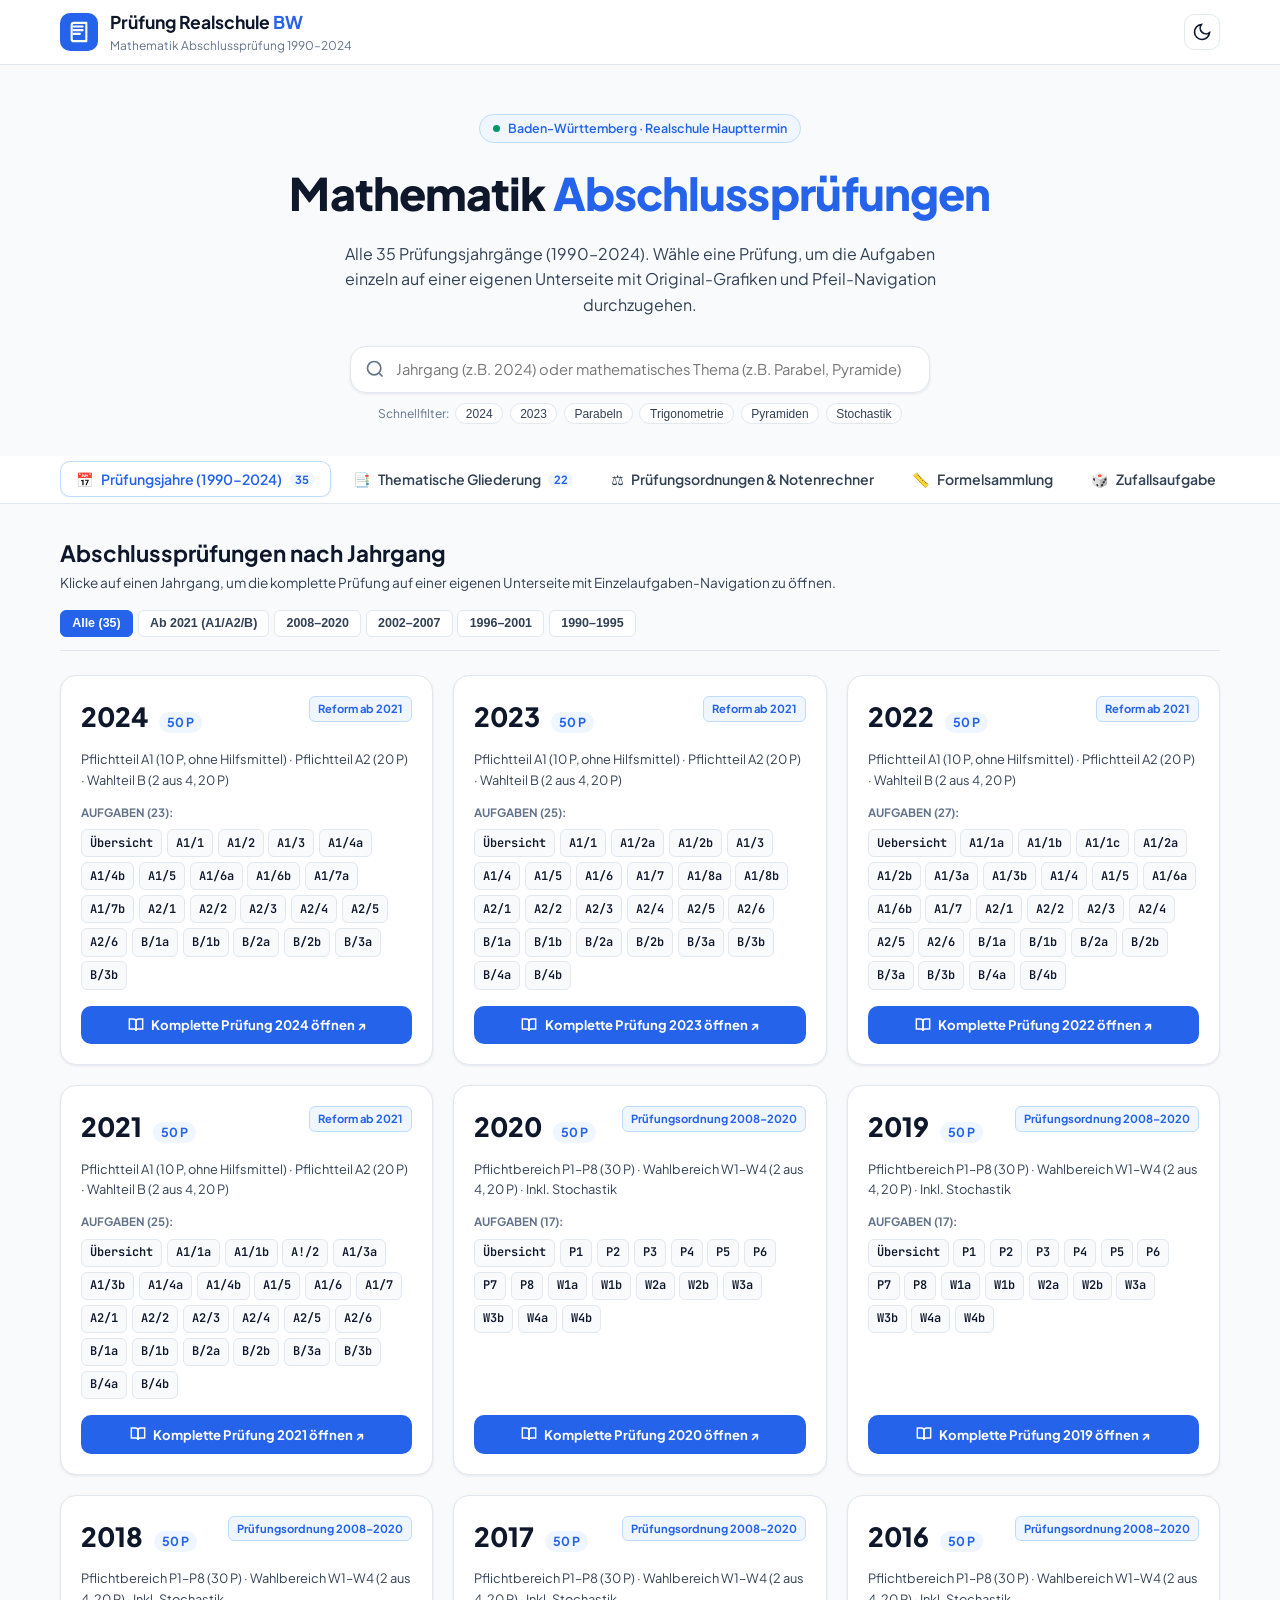
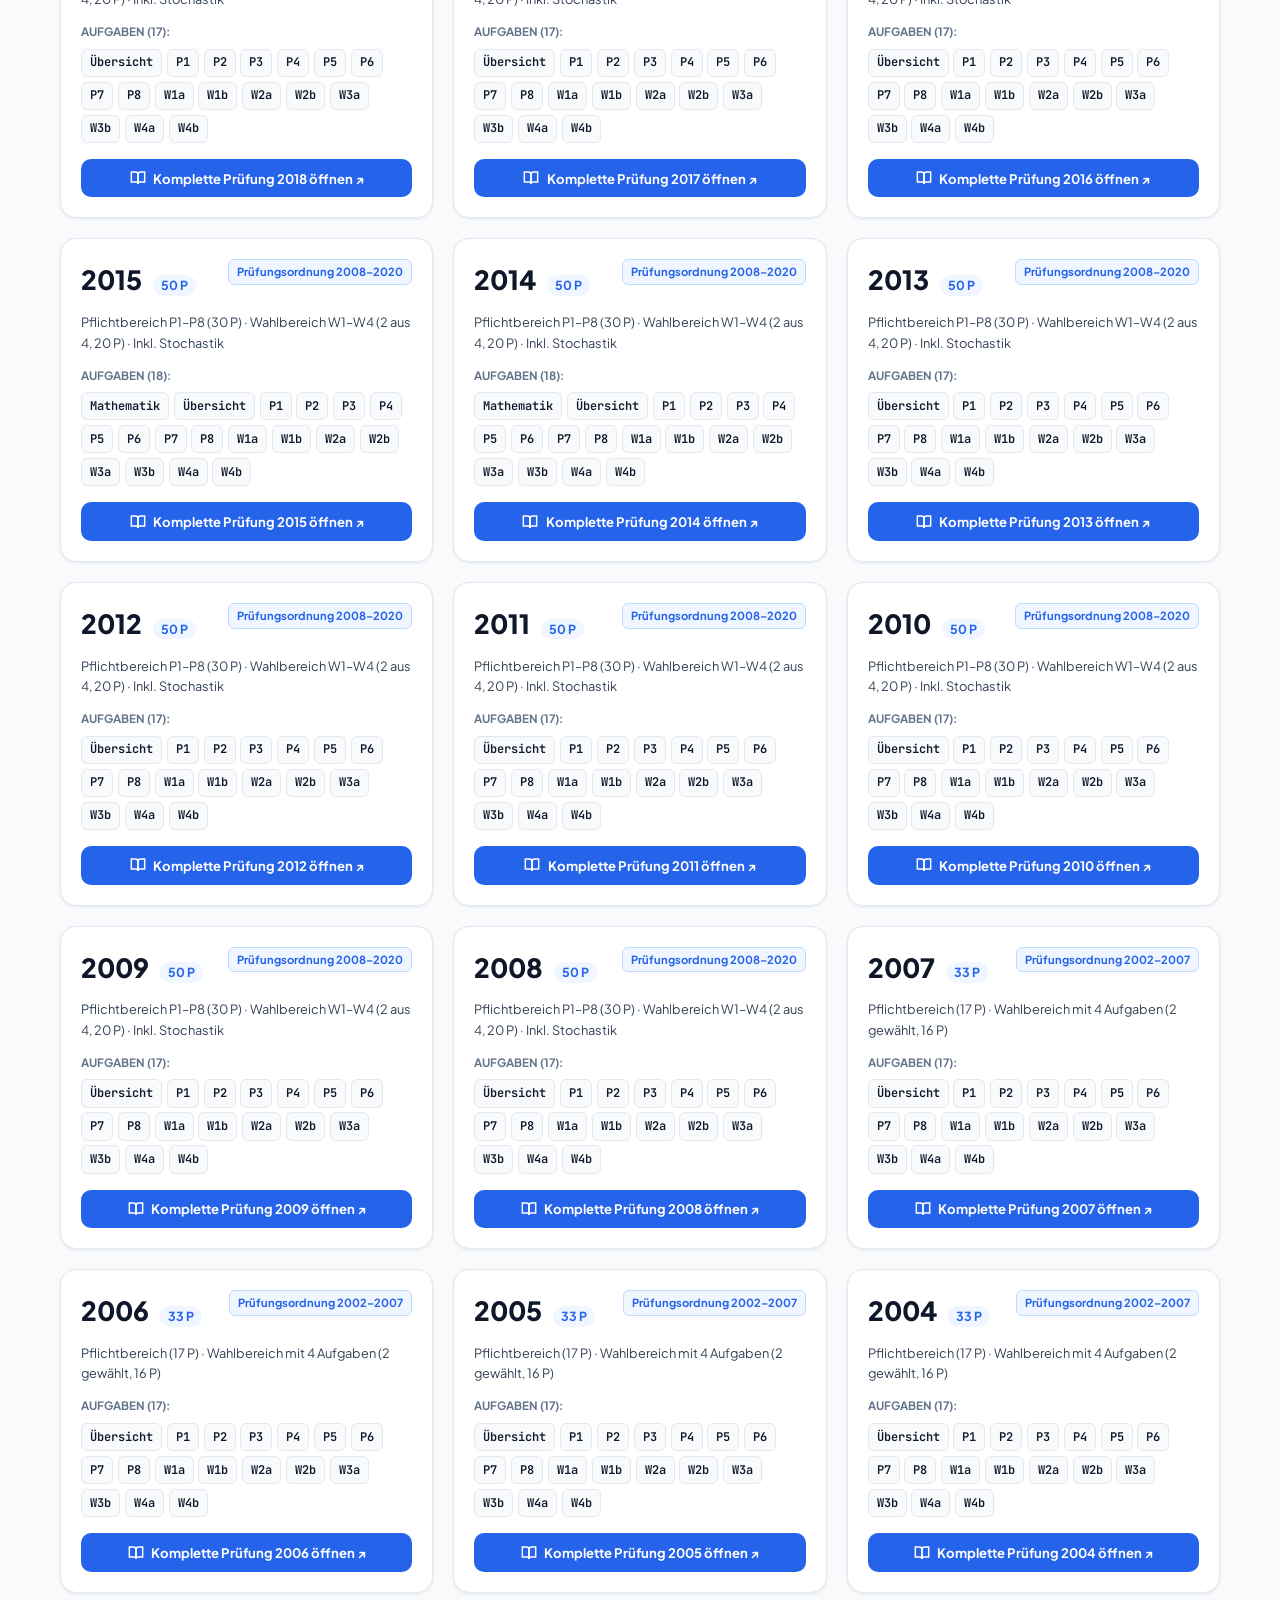
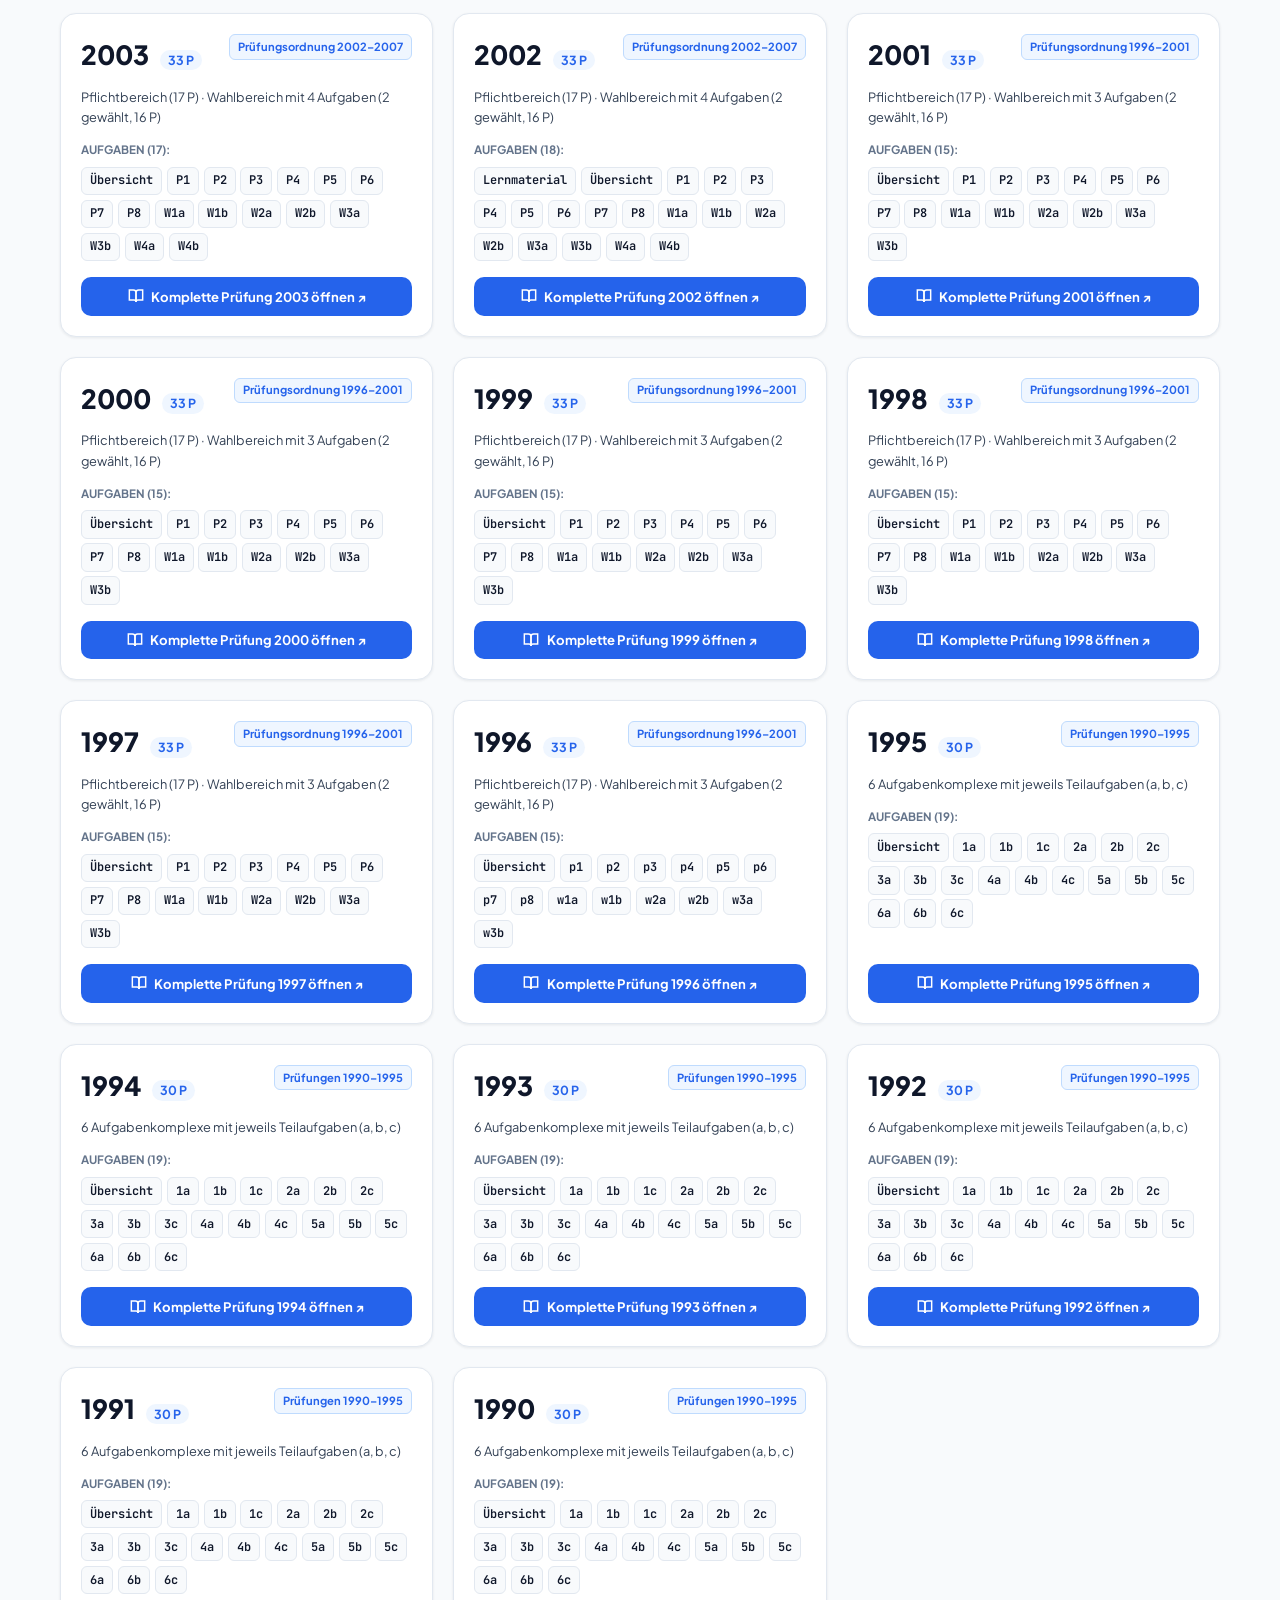
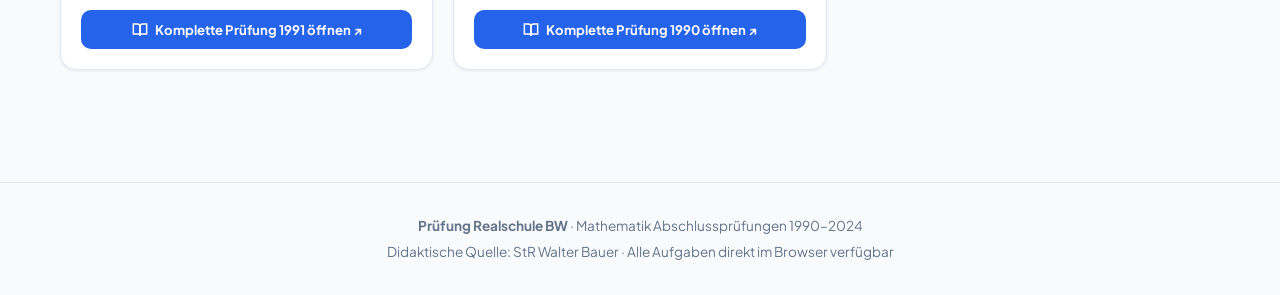
==== commit 051b81ae: "Blue-White theme, default light mode, dedicated pruefung.html subpage with arrow navigation and Walt" ====
--- a/index.html
+++ b/index.html
@@ -1,10 +1,10 @@
 <!DOCTYPE html>
-<html lang="de" data-theme="dark">
+<html lang="de" data-theme="light">
 <head>
   <meta charset="UTF-8">
   <meta name="viewport" content="width=device-width, initial-scale=1.0">
   <title>Prüfung Realschule BW — Mathematik Abschlussprüfungen 1990–2024</title>
-  <meta name="description" content="Moderne, übersichtliche Sammlung aller Realschulabschlussprüfungen Mathematik Baden-Württemberg (1990–2024). Alle Aufgaben, Lösungen, thematische Gliederung und Prüfungsordnungen direkt auf der Seite.">
+  <meta name="description" content="Moderne, übersichtliche Sammlung aller Realschulabschlussprüfungen Mathematik Baden-Württemberg (1990–2024). Alle Prüfungsjahre, Aufgaben, Grafiken und Formeln im klaren Blau-Weiß-Design.">
   <link rel="preconnect" href="https://fonts.googleapis.com">
   <link rel="preconnect" href="https://fonts.gstatic.com" crossorigin>
   <link href="https://fonts.googleapis.com/css2?family=Plus+Jakarta+Sans:wght@300;400;500;600;700;800&family=JetBrains+Mono:wght@400;600&display=swap" rel="stylesheet">
@@ -13,15 +13,11 @@
 </head>
 <body>
 
-  <!-- Subtle ambient background glow -->
-  <div class="bg-glow bg-glow-1"></div>
-  <div class="bg-glow bg-glow-2"></div>
-
-  <!-- Minimalist Header (Kein Dropdown, kein GitHub-Logo) -->
+  <!-- Minimalist Header (Blau-Weiß, kein Dropdown, kein GitHub-Logo) -->
   <header class="site-header">
     <div class="header-inner container">
       <div class="brand">
-        <a href="#" class="brand-link" id="brand-home-link">
+        <a href="index.html" class="brand-link" id="brand-home-link">
           <div class="brand-icon">
             <svg width="22" height="22" viewBox="0 0 24 24" fill="none" stroke="currentColor" stroke-width="2.3" stroke-linecap="round" stroke-linejoin="round">
               <path d="M4 19.5v-15A2.5 2.5 0 0 1 6.5 2H20v20H6.5a2.5 2.5 0 0 1-2.5-2.5Z"></path>
@@ -37,7 +33,6 @@
         </a>
       </div>
 
-      <!-- Nur Theme-Toggle auf der rechten Seite -->
       <div class="header-actions">
         <button class="theme-toggle-btn" id="theme-toggle" aria-label="Design umschalten" title="Zwischen Hell- und Dunkelmodus wechseln">
           <svg class="sun-icon" width="20" height="20" viewBox="0 0 24 24" fill="none" stroke="currentColor" stroke-width="2">
@@ -70,7 +65,7 @@
         Mathematik <span class="gradient-text">Abschlussprüfungen</span>
       </h1>
       <p class="hero-lead">
-        Alle 35 Prüfungsjahrgänge (1990–2024) übersichtlich gegliedert. Wähle ein Prüfungsjahr oder Thema, um alle Aufgaben direkt auf dieser Seite zu öffnen.
+        Alle 35 Prüfungsjahrgänge (1990–2024). Wähle eine Prüfung, um die Aufgaben einzeln auf einer eigenen Unterseite mit Original-Grafiken und Pfeil-Navigation durchzugehen.
       </p>
 
       <!-- Universal Search -->
@@ -83,7 +78,7 @@
           <input 
             type="search" 
             id="global-search-input" 
-            placeholder="Jahr (z.B. 2024), Thema (z.B. Parabel, Trigonometrie) oder Aufgabe suchen..."
+            placeholder="Jahrgang (z.B. 2024) oder mathematisches Thema (z.B. Parabel, Pyramide) suchen..."
             autocomplete="off"
             spellcheck="false"
           >
@@ -124,7 +119,7 @@
         </button>
         <button class="tab-btn" data-target="tab-reformen" role="tab" id="tab-reformen-btn">
           <span class="tab-icon">⚖️</span>
-          <span>Prüfungsordnung & Notenrechner</span>
+          <span>Prüfungsordnungen & Notenrechner</span>
         </button>
         <button class="tab-btn" data-target="tab-formeln" role="tab" id="tab-formeln-btn">
           <span class="tab-icon">📏</span>
@@ -141,39 +136,12 @@
   <!-- Main Content Area -->
   <main class="main-content container">
 
-    <!-- IN-PAGE EXAM & TASK VIEWER (Wird direkt auf der Seite geöffnet) -->
-    <section class="inpage-exam-view" id="inpage-exam-view" style="display: none;">
-      <div class="inpage-view-header">
-        <button class="back-to-list-btn" id="close-inpage-view-btn">
-          <svg width="18" height="18" viewBox="0 0 24 24" fill="none" stroke="currentColor" stroke-width="2.2">
-            <line x1="19" y1="12" x2="5" y2="12"></line>
-            <polyline points="12 19 5 12 12 5"></polyline>
-          </svg>
-          <span>Zurück zur Übersicht</span>
-        </button>
-        <div class="exam-view-progress">
-          <span class="progress-label" id="exam-progress-label">0 / 0 gelöst</span>
-          <div class="progress-bar-track">
-            <div class="progress-bar-fill" id="exam-progress-bar" style="width: 0%;"></div>
-          </div>
-        </div>
-      </div>
-
-      <div class="exam-header-banner" id="exam-header-banner">
-        <!-- Dynamisch gefüllt -->
-      </div>
-
-      <div class="exam-tasks-list" id="exam-tasks-list">
-        <!-- Dynamisch gefüllt -->
-      </div>
-    </section>
-
     <!-- TAB 1: PRÜFUNGSJAHRE -->
     <section class="tab-pane active" id="tab-jahre">
       <div class="section-toolbar">
         <div class="toolbar-left">
           <h2 class="section-title">Abschlussprüfungen nach Jahrgang</h2>
-          <p class="section-desc">Klicke auf einen Jahrgang oder eine Teilaufgabe, um sie direkt auf dieser Seite zu öffnen.</p>
+          <p class="section-desc">Klicke auf einen Jahrgang, um die komplette Prüfung auf einer eigenen Unterseite mit Einzelaufgaben-Navigation zu öffnen.</p>
         </div>
         <div class="toolbar-right">
           <div class="era-filter-pills" id="era-filter-container">
@@ -197,7 +165,7 @@
       <div class="section-toolbar">
         <div class="toolbar-left">
           <h2 class="section-title">Thematische Gliederung nach Stoffgebieten</h2>
-          <p class="section-desc">Gezielt nach Themen lernen: Finde alle Aufgaben geordnet nach mathematischen Kerngebieten.</p>
+          <p class="section-desc">Gezielt nach Themen lernen: Klicke auf eine Aufgabe, um sie direkt im Aufgaben-Runner zu öffnen.</p>
         </div>
         <div class="toolbar-right">
           <div class="category-filter-select-wrapper">
@@ -304,7 +272,7 @@
       <div class="section-toolbar">
         <div class="toolbar-left">
           <h2 class="section-title">Zufallsaufgabe für das Prüfungstraining</h2>
-          <p class="section-desc">Ziehe per Klick eine zufällige Prüfungsaufgabe zum Üben. Öffnet direkt auf dieser Seite!</p>
+          <p class="section-desc">Ziehe per Klick eine zufällige Prüfungsaufgabe zum Üben. Öffnet direkt auf der Aufgaben-Unterseite.</p>
         </div>
       </div>
 
--- a/style.css
+++ b/style.css
@@ -1,59 +1,63 @@
 /* ==========================================================================
-   Prüfung Realschule BW — Clean, Modern UI & In-Page Exam Viewer
+   Prüfung Realschule BW — Blau-Weiß Design System & Aufgaben-Runner
    ========================================================================== */
 
 :root {
-  /* Color Palette (Dark Theme Default) */
-  --bg-primary: #0b0f19;
-  --bg-secondary: #131b2e;
-  --bg-card: rgba(23, 32, 54, 0.7);
-  --bg-card-hover: rgba(30, 41, 69, 0.85);
-  --bg-glass: rgba(11, 15, 25, 0.8);
-  --border-subtle: rgba(255, 255, 255, 0.08);
-  --border-hover: rgba(99, 102, 241, 0.4);
-  
+  /* Default: Clean White & Royal Blue */
+  --bg-primary: #f8fafc;
+  --bg-secondary: #ffffff;
+  --bg-card: #ffffff;
+  --bg-card-hover: #f1f5f9;
+  --bg-glass: rgba(255, 255, 255, 0.95);
+  --border-subtle: #e2e8f0;
+  --border-hover: #93c5fd;
+
+  --text-primary: #0f172a;
+  --text-secondary: #334155;
+  --text-muted: #64748b;
+
+  --accent-primary: #2563eb;          /* Klassisches Königsblau */
+  --accent-primary-hover: #1d4ed8;    /* Dunkleres Blau */
+  --accent-blue-light: #eff6ff;       /* Sehr zartes Blau */
+  --accent-blue-border: #bfdbfe;      /* Blauer Rand */
+  --accent-cyan: #0284c7;
+  --accent-emerald: #059669;
+
+  --shadow-sm: 0 1px 3px rgba(15, 23, 42, 0.08);
+  --shadow-md: 0 4px 12px rgba(37, 99, 235, 0.08);
+  --shadow-lg: 0 10px 25px rgba(15, 23, 42, 0.1);
+
+  --radius-sm: 6px;
+  --radius-md: 10px;
+  --radius-lg: 16px;
+  --radius-xl: 20px;
+
+  --font-main: 'Plus Jakarta Sans', system-ui, -apple-system, sans-serif;
+  --font-mono: 'JetBrains Mono', monospace;
+  --transition: all 0.18s ease;
+}
+
+[data-theme="dark"] {
+  --bg-primary: #0b1120;
+  --bg-secondary: #131d36;
+  --bg-card: #131d36;
+  --bg-card-hover: #1e294b;
+  --bg-glass: rgba(19, 29, 54, 0.9);
+  --border-subtle: #1e293b;
+  --border-hover: #3b82f6;
+
   --text-primary: #f8fafc;
   --text-secondary: #94a3b8;
   --text-muted: #64748b;
-  
-  --accent-primary: #6366f1;
-  --accent-primary-hover: #4f46e5;
-  --accent-gradient: linear-gradient(135deg, #6366f1 0%, #a855f7 50%, #ec4899 100%);
-  --accent-cyan: #06b6d4;
-  --accent-emerald: #10b981;
-  --accent-amber: #f59e0b;
-  --accent-orange: #f97316;
-  
-  --shadow-sm: 0 2px 8px rgba(0, 0, 0, 0.25);
-  --shadow-md: 0 8px 24px rgba(0, 0, 0, 0.35);
-  --shadow-lg: 0 16px 40px rgba(0, 0, 0, 0.5);
-
-  --radius-sm: 8px;
-  --radius-md: 12px;
-  --radius-lg: 18px;
-  --radius-xl: 24px;
-  
-  --font-main: 'Plus Jakarta Sans', system-ui, -apple-system, sans-serif;
-  --font-mono: 'JetBrains Mono', monospace;
-  --transition: all 0.2s cubic-bezier(0.16, 1, 0.3, 1);
-}
-
-[data-theme="light"] {
-  --bg-primary: #f8fafc;
-  --bg-secondary: #ffffff;
-  --bg-card: rgba(255, 255, 255, 0.85);
-  --bg-card-hover: #ffffff;
-  --bg-glass: rgba(255, 255, 255, 0.85);
-  --border-subtle: rgba(148, 163, 184, 0.2);
-  --border-hover: rgba(99, 102, 241, 0.5);
-  
-  --text-primary: #0f172a;
-  --text-secondary: #475569;
-  --text-muted: #94a3b8;
-  
-  --shadow-sm: 0 2px 8px rgba(15, 23, 42, 0.05);
-  --shadow-md: 0 8px 20px rgba(15, 23, 42, 0.08);
-  --shadow-lg: 0 16px 36px rgba(15, 23, 42, 0.12);
+
+  --accent-primary: #3b82f6;
+  --accent-primary-hover: #60a5fa;
+  --accent-blue-light: rgba(59, 130, 246, 0.12);
+  --accent-blue-border: rgba(59, 130, 246, 0.3);
+
+  --shadow-sm: 0 1px 3px rgba(0, 0, 0, 0.3);
+  --shadow-md: 0 4px 16px rgba(0, 0, 0, 0.4);
+  --shadow-lg: 0 10px 30px rgba(0, 0, 0, 0.5);
 }
 
 /* Reset & Base */
@@ -74,42 +78,14 @@
   color: var(--text-primary);
   line-height: 1.6;
   min-height: 100vh;
-  position: relative;
-  overflow-x: hidden;
-  transition: background-color 0.3s ease, color 0.3s ease;
-}
-
-/* Ambient glow */
-.bg-glow {
-  position: fixed;
-  border-radius: 50%;
-  filter: blur(120px);
-  pointer-events: none;
-  z-index: 0;
-  opacity: 0.22;
-}
-.bg-glow-1 {
-  width: 500px;
-  height: 500px;
-  top: -100px;
-  left: -100px;
-  background: radial-gradient(circle, #6366f1, transparent 70%);
-}
-.bg-glow-2 {
-  width: 550px;
-  height: 550px;
-  bottom: 10%;
-  right: -150px;
-  background: radial-gradient(circle, #a855f7, transparent 70%);
+  transition: background-color 0.25s ease, color 0.25s ease;
 }
 
 .container {
   width: 100%;
-  max-width: 1240px;
+  max-width: 1200px;
   margin: 0 auto;
-  padding: 0 1.5rem;
-  position: relative;
-  z-index: 1;
+  padding: 0 1.25rem;
 }
 
 a {
@@ -121,14 +97,14 @@
   color: var(--accent-primary-hover);
 }
 
-/* Clean Header */
+/* Header */
 .site-header {
   position: sticky;
   top: 0;
   z-index: 100;
   background: var(--bg-glass);
-  backdrop-filter: blur(16px);
-  -webkit-backdrop-filter: blur(16px);
+  backdrop-filter: blur(12px);
+  -webkit-backdrop-filter: blur(12px);
   border-bottom: 1px solid var(--border-subtle);
 }
 
@@ -136,7 +112,7 @@
   display: flex;
   align-items: center;
   justify-content: space-between;
-  height: 68px;
+  height: 64px;
 }
 
 .brand-link {
@@ -147,48 +123,39 @@
 }
 
 .brand-icon {
-  width: 40px;
-  height: 40px;
-  border-radius: var(--radius-md);
-  background: var(--accent-gradient);
-  display: flex;
-  align-items: center;
-  justify-content: center;
-  color: #ffffff;
-  box-shadow: 0 4px 12px rgba(99, 102, 241, 0.35);
-}
-
-.brand-text {
-  display: flex;
-  flex-direction: column;
-}
-.brand-title {
-  font-size: 1.12rem;
-  font-weight: 700;
-  letter-spacing: -0.02em;
-}
-.brand-title strong {
-  background: var(--accent-gradient);
-  -webkit-background-clip: text;
-  -webkit-text-fill-color: transparent;
-}
-.brand-subtitle {
-  font-size: 0.76rem;
-  color: var(--text-muted);
-}
-
-.header-actions {
-  display: flex;
-  align-items: center;
-  gap: 0.5rem;
-}
-
-.theme-toggle-btn {
   width: 38px;
   height: 38px;
   border-radius: var(--radius-md);
-  border: 1px solid var(--border-subtle);
-  background: var(--bg-card);
+  background: var(--accent-primary);
+  display: flex;
+  align-items: center;
+  justify-content: center;
+  color: #ffffff;
+}
+
+.brand-text {
+  display: flex;
+  flex-direction: column;
+}
+.brand-title {
+  font-size: 1.1rem;
+  font-weight: 700;
+  color: var(--text-primary);
+}
+.brand-title strong {
+  color: var(--accent-primary);
+}
+.brand-subtitle {
+  font-size: 0.75rem;
+  color: var(--text-muted);
+}
+
+.theme-toggle-btn {
+  width: 36px;
+  height: 36px;
+  border-radius: var(--radius-md);
+  border: 1px solid var(--border-subtle);
+  background: var(--bg-secondary);
   color: var(--text-primary);
   display: flex;
   align-items: center;
@@ -198,7 +165,6 @@
 }
 .theme-toggle-btn:hover {
   border-color: var(--border-hover);
-  background: var(--bg-card-hover);
 }
 [data-theme="dark"] .theme-toggle-btn .sun-icon { display: block; }
 [data-theme="dark"] .theme-toggle-btn .moon-icon { display: none; }
@@ -207,54 +173,50 @@
 
 /* Hero Section */
 .hero-section {
-  padding: 3.5rem 0 2.25rem 0;
+  padding: 3rem 0 2rem 0;
   text-align: center;
 }
-
 .hero-badge {
   display: inline-flex;
   align-items: center;
   gap: 0.5rem;
-  padding: 0.3rem 0.85rem;
+  padding: 0.25rem 0.8rem;
   border-radius: 9999px;
-  font-size: 0.8rem;
+  font-size: 0.78rem;
   font-weight: 600;
-  background: rgba(99, 102, 241, 0.12);
-  color: var(--accent-primary);
-  border: 1px solid rgba(99, 102, 241, 0.25);
-  margin-bottom: 1rem;
+  background: var(--accent-blue-light);
+  color: var(--accent-primary);
+  border: 1px solid var(--accent-blue-border);
+  margin-bottom: 0.85rem;
 }
 .badge-dot {
-  width: 8px;
-  height: 8px;
+  width: 7px;
+  height: 7px;
   border-radius: 50%;
   background-color: var(--accent-emerald);
 }
 
 .hero-heading {
-  font-size: clamp(2rem, 4.5vw, 3.2rem);
+  font-size: clamp(1.9rem, 4vw, 2.8rem);
   font-weight: 800;
-  letter-spacing: -0.03em;
-  line-height: 1.15;
-  margin-bottom: 1rem;
-}
-
-.gradient-text {
-  background: var(--accent-gradient);
-  -webkit-background-clip: text;
-  -webkit-text-fill-color: transparent;
+  letter-spacing: -0.02em;
+  color: var(--text-primary);
+  margin-bottom: 0.75rem;
+}
+.hero-heading .gradient-text {
+  color: var(--accent-primary);
 }
 
 .hero-lead {
-  font-size: clamp(0.95rem, 1.8vw, 1.12rem);
+  font-size: 1rem;
   color: var(--text-secondary);
-  max-width: 680px;
-  margin: 0 auto 2rem auto;
-}
-
-/* Universal Search */
+  max-width: 640px;
+  margin: 0 auto 1.75rem auto;
+}
+
+/* Search Box */
 .search-box-wrapper {
-  max-width: 620px;
+  max-width: 580px;
   margin: 0 auto;
 }
 .search-input-box {
@@ -263,17 +225,17 @@
   background: var(--bg-secondary);
   border: 1px solid var(--border-subtle);
   border-radius: var(--radius-lg);
-  padding: 0.35rem 1rem;
+  padding: 0.35rem 0.9rem;
   box-shadow: var(--shadow-sm);
   transition: var(--transition);
 }
 .search-input-box:focus-within {
   border-color: var(--accent-primary);
-  box-shadow: 0 0 0 3px rgba(99, 102, 241, 0.2);
+  box-shadow: 0 0 0 3px rgba(37, 99, 235, 0.15);
 }
 .search-icon {
   color: var(--text-muted);
-  margin-right: 0.75rem;
+  margin-right: 0.65rem;
 }
 .search-input-box input {
   flex: 1;
@@ -281,25 +243,16 @@
   border: none;
   outline: none;
   font-family: inherit;
-  font-size: 0.95rem;
-  color: var(--text-primary);
-  padding: 0.55rem 0;
-}
-.search-input-box input::placeholder {
-  color: var(--text-muted);
+  font-size: 0.92rem;
+  color: var(--text-primary);
+  padding: 0.5rem 0;
 }
 .clear-search-btn {
   background: transparent;
   border: none;
   color: var(--text-muted);
   cursor: pointer;
-  padding: 0.35rem;
-  display: flex;
-  align-items: center;
-  justify-content: center;
-}
-.clear-search-btn:hover {
-  color: var(--text-primary);
+  padding: 0.25rem;
 }
 
 .search-shortcuts {
@@ -307,139 +260,133 @@
   align-items: center;
   justify-content: center;
   flex-wrap: wrap;
-  gap: 0.45rem;
-  margin-top: 0.75rem;
+  gap: 0.4rem;
+  margin-top: 0.65rem;
 }
 .shortcut-label {
-  font-size: 0.78rem;
+  font-size: 0.75rem;
   color: var(--text-muted);
 }
 .quick-chip {
-  background: var(--bg-card);
+  background: var(--bg-secondary);
   border: 1px solid var(--border-subtle);
   color: var(--text-secondary);
-  padding: 0.2rem 0.65rem;
+  padding: 0.15rem 0.6rem;
   border-radius: 9999px;
-  font-size: 0.78rem;
+  font-size: 0.75rem;
   font-weight: 500;
   cursor: pointer;
   transition: var(--transition);
 }
 .quick-chip:hover {
-  background: rgba(99, 102, 241, 0.15);
-  color: var(--accent-primary);
-  border-color: var(--accent-primary);
-}
-
-/* Tabs */
+  background: var(--accent-blue-light);
+  color: var(--accent-primary);
+  border-color: var(--accent-primary);
+}
+
+/* Navigation Tabs */
 .tabs-sticky-wrapper {
   position: sticky;
-  top: 68px;
+  top: 64px;
   z-index: 90;
   background: var(--bg-glass);
-  backdrop-filter: blur(16px);
-  -webkit-backdrop-filter: blur(16px);
+  backdrop-filter: blur(12px);
   border-bottom: 1px solid var(--border-subtle);
-  padding: 0.4rem 0;
+  padding: 0.35rem 0;
 }
 .main-tabs {
   display: flex;
-  gap: 0.4rem;
+  gap: 0.35rem;
   overflow-x: auto;
   scrollbar-width: none;
-  -ms-overflow-style: none;
 }
 .main-tabs::-webkit-scrollbar { display: none; }
 
 .tab-btn {
   display: inline-flex;
   align-items: center;
-  gap: 0.5rem;
-  padding: 0.55rem 1rem;
+  gap: 0.45rem;
+  padding: 0.5rem 0.95rem;
   border-radius: var(--radius-md);
   border: 1px solid transparent;
   background: transparent;
   color: var(--text-secondary);
   font-family: inherit;
-  font-size: 0.9rem;
+  font-size: 0.88rem;
   font-weight: 600;
   cursor: pointer;
   white-space: nowrap;
   transition: var(--transition);
 }
 .tab-btn:hover {
-  color: var(--text-primary);
-  background: rgba(255, 255, 255, 0.05);
+  background: var(--accent-blue-light);
+  color: var(--accent-primary);
 }
 .tab-btn.active {
   background: var(--bg-secondary);
-  color: var(--text-primary);
-  border-color: var(--border-subtle);
+  color: var(--accent-primary);
+  border-color: var(--accent-blue-border);
   box-shadow: var(--shadow-sm);
 }
 .tab-badge {
-  background: rgba(99, 102, 241, 0.2);
-  color: var(--accent-primary);
-  font-size: 0.72rem;
-  font-weight: 700;
-  padding: 0.05rem 0.4rem;
+  background: var(--accent-blue-light);
+  color: var(--accent-primary);
+  font-size: 0.7rem;
+  font-weight: 700;
+  padding: 0.05rem 0.35rem;
   border-radius: 9999px;
 }
 
 /* Main Content */
 .main-content {
-  padding: 2rem 1.5rem 5rem 1.5rem;
+  padding: 2rem 1.25rem 4rem 1.25rem;
 }
 .tab-pane {
   display: none;
 }
 .tab-pane.active {
   display: block;
-  animation: fadeIn 0.22s ease-out;
-}
-
-/* Section Toolbars */
+}
+
 .section-toolbar {
   display: flex;
   justify-content: space-between;
   align-items: flex-end;
   flex-wrap: wrap;
-  gap: 1.25rem;
-  margin-bottom: 1.75rem;
-  padding-bottom: 1rem;
+  gap: 1rem;
+  margin-bottom: 1.5rem;
+  padding-bottom: 0.85rem;
   border-bottom: 1px solid var(--border-subtle);
 }
 .section-title {
-  font-size: 1.5rem;
-  font-weight: 700;
-  letter-spacing: -0.02em;
-  margin-bottom: 0.25rem;
+  font-size: 1.4rem;
+  font-weight: 700;
+  color: var(--text-primary);
 }
 .section-desc {
-  font-size: 0.88rem;
+  font-size: 0.85rem;
   color: var(--text-secondary);
 }
 
-/* Era Filter Pills */
 .era-filter-pills {
   display: flex;
-  gap: 0.35rem;
+  gap: 0.3rem;
   flex-wrap: wrap;
 }
 .era-pill {
-  padding: 0.4rem 0.75rem;
+  padding: 0.35rem 0.7rem;
   border-radius: var(--radius-sm);
-  font-size: 0.8rem;
+  font-size: 0.78rem;
   font-weight: 600;
   border: 1px solid var(--border-subtle);
-  background: var(--bg-card);
+  background: var(--bg-secondary);
   color: var(--text-secondary);
   cursor: pointer;
   transition: var(--transition);
 }
 .era-pill:hover {
-  color: var(--text-primary);
-  border-color: var(--border-hover);
+  color: var(--accent-primary);
+  border-color: var(--accent-primary);
 }
 .era-pill.active {
   background: var(--accent-primary);
@@ -447,753 +394,525 @@
   border-color: var(--accent-primary);
 }
 
+/* Years Grid */
+.years-grid {
+  display: grid;
+  grid-template-columns: repeat(auto-fill, minmax(330px, 1fr));
+  gap: 1.25rem;
+}
+
+.year-card {
+  background: var(--bg-card);
+  border: 1px solid var(--border-subtle);
+  border-radius: var(--radius-lg);
+  padding: 1.25rem;
+  display: flex;
+  flex-direction: column;
+  box-shadow: var(--shadow-sm);
+  transition: var(--transition);
+}
+.year-card:hover {
+  border-color: var(--border-hover);
+  box-shadow: var(--shadow-md);
+}
+
+.year-card-header {
+  display: flex;
+  justify-content: space-between;
+  align-items: flex-start;
+  margin-bottom: 0.65rem;
+}
+.year-number {
+  font-size: 1.65rem;
+  font-weight: 800;
+  color: var(--text-primary);
+}
+.year-points-badge {
+  font-size: 0.78rem;
+  font-weight: 700;
+  padding: 0.15rem 0.5rem;
+  border-radius: 9999px;
+  background: var(--accent-blue-light);
+  color: var(--accent-primary);
+  margin-left: 0.5rem;
+}
+
+.year-era-tag {
+  font-size: 0.7rem;
+  font-weight: 700;
+  padding: 0.18rem 0.5rem;
+  border-radius: var(--radius-sm);
+  background: var(--accent-blue-light);
+  color: var(--accent-primary);
+  border: 1px solid var(--accent-blue-border);
+}
+
+.year-structure-info {
+  font-size: 0.8rem;
+  color: var(--text-secondary);
+  margin-bottom: 0.85rem;
+}
+
+.year-tasks-container {
+  margin-bottom: 1rem;
+  flex: 1;
+}
+.tasks-label {
+  font-size: 0.72rem;
+  font-weight: 700;
+  text-transform: uppercase;
+  color: var(--text-muted);
+  margin-bottom: 0.45rem;
+}
+.tasks-chip-grid {
+  display: flex;
+  flex-wrap: wrap;
+  gap: 0.3rem;
+}
+.task-chip {
+  padding: 0.22rem 0.5rem;
+  border-radius: var(--radius-sm);
+  font-size: 0.75rem;
+  font-weight: 600;
+  font-family: var(--font-mono);
+  background: var(--bg-primary);
+  border: 1px solid var(--border-subtle);
+  color: var(--text-primary);
+  cursor: pointer;
+  transition: var(--transition);
+}
+.task-chip:hover {
+  background: var(--accent-primary);
+  color: #ffffff;
+  border-color: var(--accent-primary);
+}
+.task-chip.chip-solved {
+  border-color: var(--accent-emerald);
+  color: var(--accent-emerald);
+}
+
+.open-exam-btn {
+  width: 100%;
+  display: inline-flex;
+  align-items: center;
+  justify-content: center;
+  gap: 0.45rem;
+  padding: 0.55rem 0.85rem;
+  border-radius: var(--radius-md);
+  font-size: 0.82rem;
+  font-weight: 700;
+  background: var(--accent-primary);
+  border: none;
+  color: #ffffff;
+  cursor: pointer;
+  transition: var(--transition);
+}
+.open-exam-btn:hover {
+  background: var(--accent-primary-hover);
+}
+
 /* ==========================================================================
-   IN-PAGE EXAM & TASK VIEWER (Direkt auf der Seite)
+   RUNNER SUBPAGE (pruefung.html) — Dedicated Single-Task Viewer
    ========================================================================== */
-.inpage-exam-view {
-  background: var(--bg-secondary);
+.runner-body {
+  background-color: var(--bg-primary);
+}
+
+.runner-header {
+  position: sticky;
+  top: 0;
+  z-index: 100;
+  background: var(--bg-glass);
+  backdrop-filter: blur(12px);
+  border-bottom: 1px solid var(--border-subtle);
+}
+.runner-header-inner {
+  display: flex;
+  align-items: center;
+  justify-content: space-between;
+  height: 62px;
+}
+
+.back-link-btn {
+  display: inline-flex;
+  align-items: center;
+  gap: 0.4rem;
+  padding: 0.45rem 0.8rem;
+  border-radius: var(--radius-md);
+  border: 1px solid var(--border-subtle);
+  background: var(--bg-secondary);
+  color: var(--text-primary);
+  font-size: 0.85rem;
+  font-weight: 600;
+}
+.back-link-btn:hover {
+  background: var(--accent-blue-light);
+  color: var(--accent-primary);
+  border-color: var(--accent-primary);
+}
+
+.runner-exam-title {
+  display: flex;
+  align-items: center;
+  gap: 0.65rem;
+}
+.exam-title-text {
+  font-size: 1.25rem;
+  font-weight: 800;
+  color: var(--text-primary);
+}
+.exam-title-badge {
+  font-size: 0.78rem;
+  font-weight: 700;
+  background: var(--accent-blue-light);
+  color: var(--accent-primary);
+  padding: 0.15rem 0.5rem;
+  border-radius: 9999px;
+  border: 1px solid var(--accent-blue-border);
+}
+
+/* Task Selector Horizontal Pill Bar */
+.task-selector-bar {
+  background: var(--bg-secondary);
+  border-bottom: 1px solid var(--border-subtle);
+  padding: 0.5rem 0;
+  overflow-x: auto;
+}
+.selector-scroll {
+  display: flex;
+  gap: 0.35rem;
+  overflow-x: auto;
+  scrollbar-width: thin;
+  padding: 0.2rem 0;
+}
+.selector-pill {
+  padding: 0.35rem 0.65rem;
+  border-radius: var(--radius-sm);
+  font-size: 0.78rem;
+  font-weight: 700;
+  font-family: var(--font-mono);
+  background: var(--bg-primary);
+  border: 1px solid var(--border-subtle);
+  color: var(--text-secondary);
+  cursor: pointer;
+  white-space: nowrap;
+  transition: var(--transition);
+}
+.selector-pill:hover {
+  border-color: var(--accent-primary);
+  color: var(--accent-primary);
+}
+.selector-pill.active {
+  background: var(--accent-primary);
+  color: #ffffff;
+  border-color: var(--accent-primary);
+}
+.selector-pill.solved {
+  border-color: var(--accent-emerald);
+}
+
+/* Main Task Display Card */
+.runner-main {
+  padding: 1.5rem 1.25rem 3.5rem 1.25rem;
+}
+
+.task-display-card {
+  background: var(--bg-card);
   border: 1px solid var(--border-subtle);
   border-radius: var(--radius-xl);
   padding: 2rem;
-  margin-bottom: 2.5rem;
   box-shadow: var(--shadow-md);
-  animation: fadeIn 0.25s ease-out;
-}
-
-.inpage-view-header {
+}
+
+.task-meta-header {
   display: flex;
   justify-content: space-between;
   align-items: center;
   flex-wrap: wrap;
   gap: 1rem;
-  margin-bottom: 1.75rem;
-  padding-bottom: 1.25rem;
+  margin-bottom: 1.25rem;
+  padding-bottom: 1rem;
   border-bottom: 1px solid var(--border-subtle);
 }
-
-.back-to-list-btn {
+.meta-left {
+  display: flex;
+  align-items: center;
+  gap: 0.65rem;
+  flex-wrap: wrap;
+}
+.task-code-badge {
+  font-family: var(--font-mono);
+  font-size: 1.35rem;
+  font-weight: 800;
+  color: var(--accent-primary);
+}
+.task-section-badge {
+  font-size: 0.8rem;
+  font-weight: 600;
+  background: var(--bg-primary);
+  color: var(--text-muted);
+  padding: 0.2rem 0.55rem;
+  border-radius: var(--radius-sm);
+}
+.task-points-badge {
+  font-size: 0.82rem;
+  font-weight: 700;
+  background: var(--accent-blue-light);
+  color: var(--accent-primary);
+  padding: 0.2rem 0.55rem;
+  border-radius: 9999px;
+  border: 1px solid var(--accent-blue-border);
+}
+
+.solve-toggle-btn {
   display: inline-flex;
   align-items: center;
-  gap: 0.5rem;
-  padding: 0.5rem 1rem;
-  border-radius: var(--radius-md);
-  background: var(--bg-card);
-  border: 1px solid var(--border-subtle);
-  color: var(--text-primary);
-  font-size: 0.88rem;
-  font-weight: 600;
-  cursor: pointer;
-  transition: var(--transition);
-}
-.back-to-list-btn:hover {
-  background: var(--accent-primary);
-  color: #ffffff;
-  border-color: var(--accent-primary);
-}
-
-.exam-view-progress {
-  display: flex;
-  align-items: center;
-  gap: 0.75rem;
-}
-.progress-label {
-  font-size: 0.82rem;
-  font-weight: 700;
-  color: var(--text-secondary);
-}
-.progress-bar-track {
-  width: 140px;
-  height: 8px;
-  border-radius: 4px;
-  background: var(--bg-primary);
-  overflow: hidden;
-}
-.progress-bar-fill {
-  height: 100%;
-  background: var(--accent-emerald);
-  transition: width 0.3s ease;
-}
-
-.exam-banner-card {
-  background: var(--bg-card);
-  border: 1px solid var(--border-subtle);
-  border-radius: var(--radius-lg);
-  padding: 1.5rem;
-  margin-bottom: 2rem;
-  display: flex;
-  justify-content: space-between;
-  align-items: center;
-  flex-wrap: wrap;
-  gap: 1.25rem;
-}
-.banner-title-group {
-  display: flex;
-  flex-direction: column;
-  gap: 0.35rem;
-}
-.banner-year-title {
-  font-size: 2rem;
-  font-weight: 800;
-  letter-spacing: -0.02em;
-}
-.banner-subtitle {
-  font-size: 0.9rem;
-  color: var(--text-secondary);
-}
-.banner-meta-badges {
-  display: flex;
-  gap: 0.6rem;
-  flex-wrap: wrap;
-}
-.banner-badge {
-  padding: 0.35rem 0.85rem;
+  gap: 0.45rem;
+  padding: 0.45rem 0.85rem;
   border-radius: var(--radius-sm);
   font-size: 0.82rem;
   font-weight: 700;
-  background: var(--bg-secondary);
-  border: 1px solid var(--border-subtle);
-}
-.badge-points {
-  color: var(--accent-primary);
-  border-color: rgba(99, 102, 241, 0.4);
-}
-.badge-tools {
-  color: var(--accent-emerald);
-}
-
-/* Exam Tasks List */
-.exam-tasks-list {
-  display: flex;
-  flex-direction: column;
-  gap: 1.25rem;
-}
-
-.exam-task-card {
-  background: var(--bg-card);
-  border: 1px solid var(--border-subtle);
-  border-radius: var(--radius-lg);
-  padding: 1.5rem;
-  transition: var(--transition);
-  position: relative;
-}
-.exam-task-card:hover {
-  border-color: var(--border-hover);
-}
-.exam-task-card.task-completed {
-  border-color: var(--accent-emerald);
-  background: rgba(16, 185, 129, 0.05);
-}
-.exam-task-card.highlight-target {
-  border-color: var(--accent-primary);
-  box-shadow: 0 0 20px rgba(99, 102, 241, 0.3);
-}
-
-.task-card-header {
-  display: flex;
-  justify-content: space-between;
-  align-items: center;
-  flex-wrap: wrap;
-  gap: 0.75rem;
-  margin-bottom: 0.75rem;
-}
-.task-header-left {
-  display: flex;
-  align-items: center;
-  gap: 0.75rem;
-}
-.task-badge-label {
-  font-family: var(--font-mono);
-  font-size: 1.15rem;
-  font-weight: 800;
-  color: var(--text-primary);
+  border: 1px solid var(--border-subtle);
   background: var(--bg-primary);
-  padding: 0.25rem 0.65rem;
-  border-radius: var(--radius-sm);
-  border: 1px solid var(--border-subtle);
-}
-.task-section-name {
-  font-size: 0.82rem;
-  color: var(--text-muted);
-  font-weight: 600;
-}
-.task-points-pill {
-  font-size: 0.82rem;
-  font-weight: 700;
-  color: var(--accent-primary);
-  background: rgba(99, 102, 241, 0.12);
-  padding: 0.2rem 0.6rem;
-  border-radius: 9999px;
-}
-
-.task-complete-btn {
-  display: inline-flex;
-  align-items: center;
-  gap: 0.4rem;
-  padding: 0.4rem 0.85rem;
-  border-radius: var(--radius-sm);
-  font-size: 0.8rem;
-  font-weight: 600;
-  border: 1px solid var(--border-subtle);
-  background: var(--bg-secondary);
   color: var(--text-secondary);
   cursor: pointer;
   transition: var(--transition);
 }
-.task-complete-btn:hover {
+.solve-toggle-btn:hover {
   border-color: var(--accent-emerald);
   color: var(--accent-emerald);
 }
-.task-completed .task-complete-btn {
+.solve-toggle-btn.is-solved {
   background: var(--accent-emerald);
   color: #ffffff;
   border-color: var(--accent-emerald);
 }
 
-.task-topic-box {
-  margin-bottom: 1rem;
-}
-.task-topic-title {
-  font-size: 1.05rem;
-  font-weight: 700;
-  color: var(--text-primary);
-  margin-bottom: 0.2rem;
-}
-.task-tools-rule {
-  font-size: 0.8rem;
+.task-topic-banner {
+  display: flex;
+  justify-content: space-between;
+  align-items: center;
+  flex-wrap: wrap;
+  gap: 0.75rem;
+  background: var(--accent-blue-light);
+  border: 1px solid var(--accent-blue-border);
+  border-radius: var(--radius-md);
+  padding: 0.85rem 1.25rem;
+  margin-bottom: 1.5rem;
+}
+.topic-label {
+  font-size: 0.72rem;
+  text-transform: uppercase;
+  font-weight: 700;
+  color: var(--accent-primary);
+}
+.topic-title {
+  font-size: 1.15rem;
+  font-weight: 700;
+  color: var(--text-primary);
+}
+.tool-rule-badge {
+  font-size: 0.78rem;
+  font-weight: 700;
   color: var(--text-muted);
-}
-
-.task-guidance-box {
-  background: var(--bg-secondary);
-  border-left: 3px solid var(--accent-primary);
-  border-radius: 0 var(--radius-sm) var(--radius-sm) 0;
-  padding: 0.85rem 1.15rem;
-  font-size: 0.88rem;
+  background: var(--bg-secondary);
+  padding: 0.25rem 0.65rem;
+  border-radius: var(--radius-sm);
+}
+
+/* Mode Switch Tabs */
+.task-view-mode-tabs {
+  display: flex;
+  gap: 0.5rem;
+  margin-bottom: 1.5rem;
+}
+.view-mode-btn {
+  flex: 1;
+  padding: 0.65rem 1rem;
+  border-radius: var(--radius-md);
+  border: 1px solid var(--border-subtle);
+  background: var(--bg-secondary);
   color: var(--text-secondary);
-  line-height: 1.5;
-}
-.guidance-title {
-  font-weight: 700;
-  color: var(--text-primary);
-  margin-bottom: 0.25rem;
-  font-size: 0.82rem;
-  text-transform: uppercase;
-  letter-spacing: 0.04em;
-}
-
-/* Years Grid */
-.years-grid {
-  display: grid;
-  grid-template-columns: repeat(auto-fill, minmax(340px, 1fr));
-  gap: 1.25rem;
-}
-
-.year-card {
-  background: var(--bg-card);
-  border: 1px solid var(--border-subtle);
-  border-radius: var(--radius-lg);
-  padding: 1.35rem;
-  display: flex;
-  flex-direction: column;
-  transition: var(--transition);
-}
-.year-card:hover {
-  transform: translateY(-2px);
-  border-color: var(--border-hover);
-  background: var(--bg-card-hover);
-}
-
-.year-card-header {
-  display: flex;
-  justify-content: space-between;
-  align-items: flex-start;
-  margin-bottom: 0.75rem;
-}
-.year-title-group {
-  display: flex;
-  align-items: baseline;
-  gap: 0.65rem;
-}
-.year-number {
-  font-size: 1.75rem;
-  font-weight: 800;
-  letter-spacing: -0.02em;
-}
-.year-points-badge {
-  font-size: 0.8rem;
-  font-weight: 700;
-  padding: 0.15rem 0.55rem;
-  border-radius: 9999px;
-  background: rgba(99, 102, 241, 0.15);
-  color: var(--accent-primary);
-}
-
-.year-era-tag {
-  font-size: 0.72rem;
-  font-weight: 700;
-  text-transform: uppercase;
-  padding: 0.2rem 0.55rem;
-  border-radius: var(--radius-sm);
-}
-.tag-emerald { background: rgba(16, 185, 129, 0.15); color: #10b981; }
-.tag-indigo  { background: rgba(99, 102, 241, 0.15); color: #818cf8; }
-.tag-amber   { background: rgba(245, 158, 11, 0.15); color: #f59e0b; }
-.tag-orange  { background: rgba(249, 115, 22, 0.15); color: #f97316; }
-.tag-slate   { background: rgba(148, 163, 184, 0.15); color: #94a3b8; }
-
-.year-structure-info {
-  font-size: 0.82rem;
-  color: var(--text-secondary);
-  margin-bottom: 1rem;
-}
-
-.year-tasks-container {
-  margin-bottom: 1.15rem;
-  flex: 1;
-}
-.tasks-label {
-  font-size: 0.72rem;
-  font-weight: 700;
-  text-transform: uppercase;
-  letter-spacing: 0.05em;
-  color: var(--text-muted);
-  margin-bottom: 0.5rem;
-}
-.tasks-chip-grid {
-  display: flex;
-  flex-wrap: wrap;
-  gap: 0.35rem;
-}
-.task-chip {
-  padding: 0.25rem 0.55rem;
-  border-radius: var(--radius-sm);
-  font-size: 0.78rem;
-  font-weight: 600;
-  font-family: var(--font-mono);
-  background: var(--bg-secondary);
-  border: 1px solid var(--border-subtle);
-  color: var(--text-primary);
-  cursor: pointer;
-  transition: var(--transition);
-}
-.task-chip:hover {
+  font-size: 0.9rem;
+  font-weight: 700;
+  cursor: pointer;
+  transition: var(--transition);
+}
+.view-mode-btn:hover {
+  border-color: var(--accent-primary);
+  color: var(--accent-primary);
+}
+.view-mode-btn.active {
   background: var(--accent-primary);
   color: #ffffff;
   border-color: var(--accent-primary);
 }
 
-.open-exam-btn {
-  width: 100%;
+/* Walter Bauer Images Gallery */
+.task-images-gallery {
+  background: #ffffff;
+  border: 1px solid var(--border-subtle);
+  border-radius: var(--radius-lg);
+  padding: 1.5rem;
+  margin-bottom: 1.5rem;
+}
+.gallery-title {
+  font-size: 0.8rem;
+  font-weight: 700;
+  text-transform: uppercase;
+  color: var(--text-muted);
+  margin-bottom: 1rem;
+}
+.images-flex {
+  display: flex;
+  flex-direction: column;
+  gap: 1.25rem;
+  align-items: center;
+}
+.wb-image-frame {
+  max-width: 100%;
+  overflow-x: auto;
+  text-align: center;
+  background: #ffffff;
+  padding: 0.5rem;
+  border-radius: var(--radius-sm);
+}
+.wb-image-frame img {
+  max-width: 100%;
+  height: auto;
+  display: inline-block;
+  border-radius: var(--radius-sm);
+}
+
+.task-guidance-card, .loesung-guidance-card {
+  background: var(--bg-secondary);
+  border-left: 4px solid var(--accent-primary);
+  border-radius: var(--radius-md);
+  padding: 1.15rem 1.5rem;
+  margin-bottom: 1.5rem;
+}
+.guidance-header {
+  display: flex;
+  align-items: center;
+  gap: 0.5rem;
+  font-size: 0.95rem;
+  font-weight: 700;
+  color: var(--text-primary);
+  margin-bottom: 0.4rem;
+}
+.guidance-text {
+  font-size: 0.92rem;
+  color: var(--text-secondary);
+  line-height: 1.6;
+}
+
+.original-solution-box {
+  background: var(--accent-blue-light);
+  border: 1px solid var(--accent-blue-border);
+  border-radius: var(--radius-lg);
+  padding: 1.5rem;
+  display: flex;
+  justify-content: space-between;
+  align-items: center;
+  flex-wrap: wrap;
+  gap: 1rem;
+}
+.primary-btn-clean {
   display: inline-flex;
   align-items: center;
-  justify-content: center;
   gap: 0.5rem;
-  padding: 0.6rem 1rem;
+  padding: 0.65rem 1.25rem;
   border-radius: var(--radius-md);
-  font-size: 0.85rem;
-  font-weight: 700;
-  background: var(--bg-secondary);
-  border: 1px solid var(--border-subtle);
-  color: var(--text-primary);
-  cursor: pointer;
-  transition: var(--transition);
-}
-.open-exam-btn:hover {
   background: var(--accent-primary);
   color: #ffffff;
-  border-color: var(--accent-primary);
-}
-
-/* Accordion Topics */
-.topics-accordion {
+  font-weight: 700;
+  font-size: 0.88rem;
+}
+.primary-btn-clean:hover {
+  background: var(--accent-primary-hover);
+}
+
+/* Bottom Step Arrows Navigation */
+.runner-footer-nav {
+  display: flex;
+  justify-content: space-between;
+  align-items: center;
+  margin-top: 2rem;
+  padding-top: 1.5rem;
+  border-top: 1px solid var(--border-subtle);
+  flex-wrap: wrap;
+  gap: 1rem;
+}
+.nav-arrow-btn {
+  display: inline-flex;
+  align-items: center;
+  gap: 0.5rem;
+  padding: 0.65rem 1.25rem;
+  border-radius: var(--radius-md);
+  border: 1px solid var(--border-subtle);
+  background: var(--bg-secondary);
+  color: var(--text-primary);
+  font-size: 0.9rem;
+  font-weight: 700;
+  cursor: pointer;
+  transition: var(--transition);
+}
+.nav-arrow-btn:hover:not(:disabled) {
+  background: var(--accent-primary);
+  color: #ffffff;
+  border-color: var(--accent-primary);
+}
+.nav-arrow-btn:disabled {
+  opacity: 0.35;
+  cursor: not-allowed;
+}
+
+.task-counter-display {
   display: flex;
   flex-direction: column;
-  gap: 0.85rem;
-}
-.topic-item {
-  background: var(--bg-card);
-  border: 1px solid var(--border-subtle);
-  border-radius: var(--radius-md);
+  align-items: center;
+  gap: 0.35rem;
+}
+.counter-text {
+  font-size: 0.85rem;
+  font-weight: 700;
+  color: var(--text-muted);
+}
+.counter-progress-bar {
+  width: 130px;
+  height: 6px;
+  background: var(--bg-primary);
+  border-radius: 3px;
   overflow: hidden;
-  transition: var(--transition);
-}
-.topic-item:hover {
-  border-color: var(--border-hover);
-}
-.topic-header {
-  padding: 1.1rem 1.35rem;
-  display: flex;
-  justify-content: space-between;
-  align-items: center;
-  cursor: pointer;
-  user-select: none;
-}
-.topic-title-group {
-  display: flex;
-  flex-direction: column;
-  gap: 0.2rem;
-}
-.topic-meta-row {
-  display: flex;
-  align-items: center;
-  gap: 0.65rem;
-}
-.topic-category-tag {
-  font-size: 0.72rem;
-  font-weight: 700;
-  text-transform: uppercase;
-  color: var(--accent-primary);
-  background: rgba(99, 102, 241, 0.12);
-  padding: 0.12rem 0.5rem;
-  border-radius: 9999px;
-}
-.topic-tasks-count {
-  font-size: 0.78rem;
-  color: var(--text-muted);
-}
-.topic-name {
-  font-size: 1.1rem;
-  font-weight: 700;
-}
-.topic-description {
-  font-size: 0.82rem;
-  color: var(--text-secondary);
-}
-.topic-chevron {
-  color: var(--text-muted);
-  transition: transform 0.2s ease;
-}
-.topic-item.open .topic-chevron {
-  transform: rotate(180deg);
-}
-.topic-body {
-  padding: 0 1.35rem 1.35rem 1.35rem;
-  border-top: 1px solid var(--border-subtle);
-  display: none;
-}
-.topic-item.open .topic-body {
-  display: block;
-}
-
-.topic-matrix-grid {
-  display: grid;
-  grid-template-columns: repeat(auto-fill, minmax(260px, 1fr));
-  gap: 0.65rem;
-  margin-top: 1rem;
-}
-.topic-task-card {
-  background: var(--bg-secondary);
-  border: 1px solid var(--border-subtle);
-  border-radius: var(--radius-sm);
-  padding: 0.65rem 0.85rem;
-  display: flex;
-  justify-content: space-between;
-  align-items: center;
-  cursor: pointer;
-  transition: var(--transition);
-}
-.topic-task-card:hover {
-  border-color: var(--border-hover);
-  background: rgba(99, 102, 241, 0.08);
-}
-
-.custom-select {
-  background: var(--bg-card);
-  border: 1px solid var(--border-subtle);
-  color: var(--text-primary);
-  padding: 0.45rem 1rem;
-  border-radius: var(--radius-md);
-  font-family: inherit;
-  font-size: 0.85rem;
-  font-weight: 600;
-  outline: none;
-  cursor: pointer;
-}
-
-/* Reforms Layout */
-.reformen-layout {
-  display: grid;
-  grid-template-columns: 1.35fr 1fr;
-  gap: 1.75rem;
-}
-.timeline-container {
-  display: flex;
-  flex-direction: column;
-  gap: 1.25rem;
-}
-.reform-card {
-  background: var(--bg-card);
-  border: 1px solid var(--border-subtle);
-  border-radius: var(--radius-lg);
-  padding: 1.5rem;
-}
-.reform-card.active-reform {
-  border-color: var(--accent-emerald);
-}
-.reform-header {
-  display: flex;
-  justify-content: space-between;
-  align-items: center;
-  margin-bottom: 0.6rem;
-}
-.reform-year {
-  font-size: 1.6rem;
-  font-weight: 800;
-}
-.reform-title {
-  font-size: 1.1rem;
-  font-weight: 700;
-  margin-bottom: 0.35rem;
-}
-.reform-highlight {
-  font-size: 0.85rem;
-  color: var(--accent-primary);
-  font-weight: 600;
-  margin-bottom: 0.85rem;
-}
-.reform-details-list {
-  list-style: none;
-  display: flex;
-  flex-direction: column;
-  gap: 0.5rem;
-  font-size: 0.85rem;
-  color: var(--text-secondary);
-}
-.reform-details-list li {
-  position: relative;
-  padding-left: 1.15rem;
-}
-.reform-details-list li::before {
-  content: "•";
-  position: absolute;
-  left: 0;
-  color: var(--accent-primary);
-}
-
-/* Points Calculator */
-.points-calculator-card {
-  background: var(--bg-secondary);
-  border: 1px solid var(--border-subtle);
-  border-radius: var(--radius-xl);
-  padding: 1.75rem;
-}
-.calc-badge {
-  font-size: 0.72rem;
-  font-weight: 700;
-  text-transform: uppercase;
-  color: var(--accent-cyan);
-  background: rgba(6, 182, 212, 0.12);
-  padding: 0.15rem 0.55rem;
-  border-radius: 9999px;
-  display: inline-block;
-  margin-bottom: 0.4rem;
-}
-.calc-title {
-  font-size: 1.25rem;
-  font-weight: 700;
-  margin-bottom: 0.35rem;
-}
-.calc-desc {
-  font-size: 0.82rem;
-  color: var(--text-secondary);
-  margin-bottom: 1.25rem;
-}
-.calc-input-group {
-  margin-bottom: 1.15rem;
-}
-.calc-label-row {
-  display: flex;
-  justify-content: space-between;
-  font-size: 0.85rem;
-  margin-bottom: 0.35rem;
-}
-.calc-input-group input[type="range"] {
-  width: 100%;
-  accent-color: var(--accent-primary);
-  cursor: pointer;
-}
-.calc-slider-value {
-  font-size: 0.8rem;
-  color: var(--text-muted);
-  font-family: var(--font-mono);
-  text-align: right;
-  margin-top: 0.2rem;
-}
-.calc-result-box {
-  background: var(--bg-primary);
-  border: 1px solid var(--border-subtle);
-  border-radius: var(--radius-md);
-  padding: 1.15rem;
-  margin-top: 1.25rem;
-  display: flex;
-  flex-direction: column;
-  gap: 0.75rem;
-}
-.result-caption {
-  font-size: 0.72rem;
-  text-transform: uppercase;
-  color: var(--text-muted);
-  font-weight: 700;
-}
-.result-number {
-  font-size: 2rem;
-  font-weight: 800;
-  color: var(--accent-primary);
-}
-.result-denom {
-  font-size: 0.78rem;
-  color: var(--text-muted);
-}
-.result-grade {
-  font-size: 1.15rem;
-  font-weight: 700;
-  color: var(--accent-emerald);
-}
-
-/* Formulas Grid */
-.formulas-grid {
-  display: grid;
-  grid-template-columns: repeat(auto-fill, minmax(340px, 1fr));
-  gap: 1.25rem;
-}
-.formula-category-card {
-  background: var(--bg-card);
-  border: 1px solid var(--border-subtle);
-  border-radius: var(--radius-lg);
-  padding: 1.35rem;
-}
-.formula-cat-title {
-  font-size: 1.15rem;
-  font-weight: 700;
-  margin-bottom: 1rem;
-  padding-bottom: 0.6rem;
-  border-bottom: 1px solid var(--border-subtle);
-  color: var(--accent-primary);
-}
-.formula-items-list {
-  display: flex;
-  flex-direction: column;
-  gap: 0.85rem;
-}
-.formula-item {
-  background: var(--bg-secondary);
-  border: 1px solid var(--border-subtle);
-  border-radius: var(--radius-md);
-  padding: 0.85rem;
-}
-.formula-name {
-  font-size: 0.85rem;
-  font-weight: 700;
-  margin-bottom: 0.35rem;
-}
-.formula-code {
-  font-family: var(--font-mono);
-  font-size: 0.9rem;
-  font-weight: 600;
-  color: #38bdf8;
-  background: var(--bg-primary);
-  padding: 0.45rem 0.65rem;
-  border-radius: var(--radius-sm);
-  margin-bottom: 0.3rem;
-  word-break: break-all;
-}
-.formula-note {
-  font-size: 0.76rem;
-  color: var(--text-muted);
-}
-
-/* Random Task Card */
-.random-task-card {
-  background: var(--bg-card);
-  border: 1px solid var(--border-subtle);
-  border-radius: var(--radius-xl);
-  padding: 2rem;
-  max-width: 680px;
-  margin: 0 auto;
-}
-.random-controls {
-  display: flex;
-  flex-direction: column;
-  gap: 1rem;
-  margin-bottom: 1.75rem;
-}
-.control-row {
-  display: flex;
-  flex-direction: column;
-  gap: 0.35rem;
-}
-.control-row label {
-  font-size: 0.85rem;
-  font-weight: 600;
-}
-.primary-btn {
-  display: inline-flex;
-  align-items: center;
-  justify-content: center;
-  gap: 0.6rem;
-  padding: 0.75rem 1.35rem;
-  border-radius: var(--radius-md);
-  background: var(--accent-gradient);
-  color: #ffffff;
-  font-family: inherit;
-  font-size: 0.95rem;
-  font-weight: 700;
-  border: none;
-  cursor: pointer;
-  box-shadow: 0 4px 14px rgba(99, 102, 241, 0.35);
-  transition: var(--transition);
-}
-.primary-btn:hover {
-  transform: translateY(-2px);
-  box-shadow: 0 6px 18px rgba(99, 102, 241, 0.45);
-}
-
-.random-result-card {
-  background: var(--bg-secondary);
-  border: 1px solid var(--border-subtle);
-  border-radius: var(--radius-lg);
-  padding: 1.75rem;
-  text-align: center;
-}
-.drawn-task-year {
-  font-size: 2rem;
-  font-weight: 800;
-  color: var(--accent-primary);
-}
-.drawn-task-label {
-  font-size: 1.3rem;
-  font-weight: 700;
-  margin-bottom: 0.35rem;
-}
-.drawn-task-topic {
-  font-size: 0.88rem;
-  color: var(--text-secondary);
-  margin-bottom: 1.25rem;
-}
-
-/* Footer Clean */
+}
+.counter-progress-fill {
+  height: 100%;
+  background: var(--accent-primary);
+  transition: width 0.25s ease;
+}
+
+/* Clean Footer */
 .site-footer {
   border-top: 1px solid var(--border-subtle);
-  padding: 2.5rem 0;
-  margin-top: 3.5rem;
+  padding: 2rem 0;
+  margin-top: 3rem;
+  text-align: center;
 }
 .footer-bottom-clean {
-  text-align: center;
-  font-size: 0.84rem;
-  color: var(--text-secondary);
+  font-size: 0.85rem;
+  color: var(--text-muted);
   display: flex;
   flex-direction: column;
-  gap: 0.35rem;
-}
-
-/* Animations */
-@keyframes fadeIn {
-  from { opacity: 0; transform: translateY(6px); }
-  to { opacity: 1; transform: translateY(0); }
-}
-
-@media (max-width: 860px) {
-  .reformen-layout {
-    grid-template-columns: 1fr;
+  gap: 0.25rem;
+}
+
+/* Responsiveness */
+@media (max-width: 640px) {
+  .runner-footer-nav {
+    flex-direction: column;
+    align-items: stretch;
   }
-}
+  .nav-arrow-btn {
+    justify-content: center;
+  }
+}
